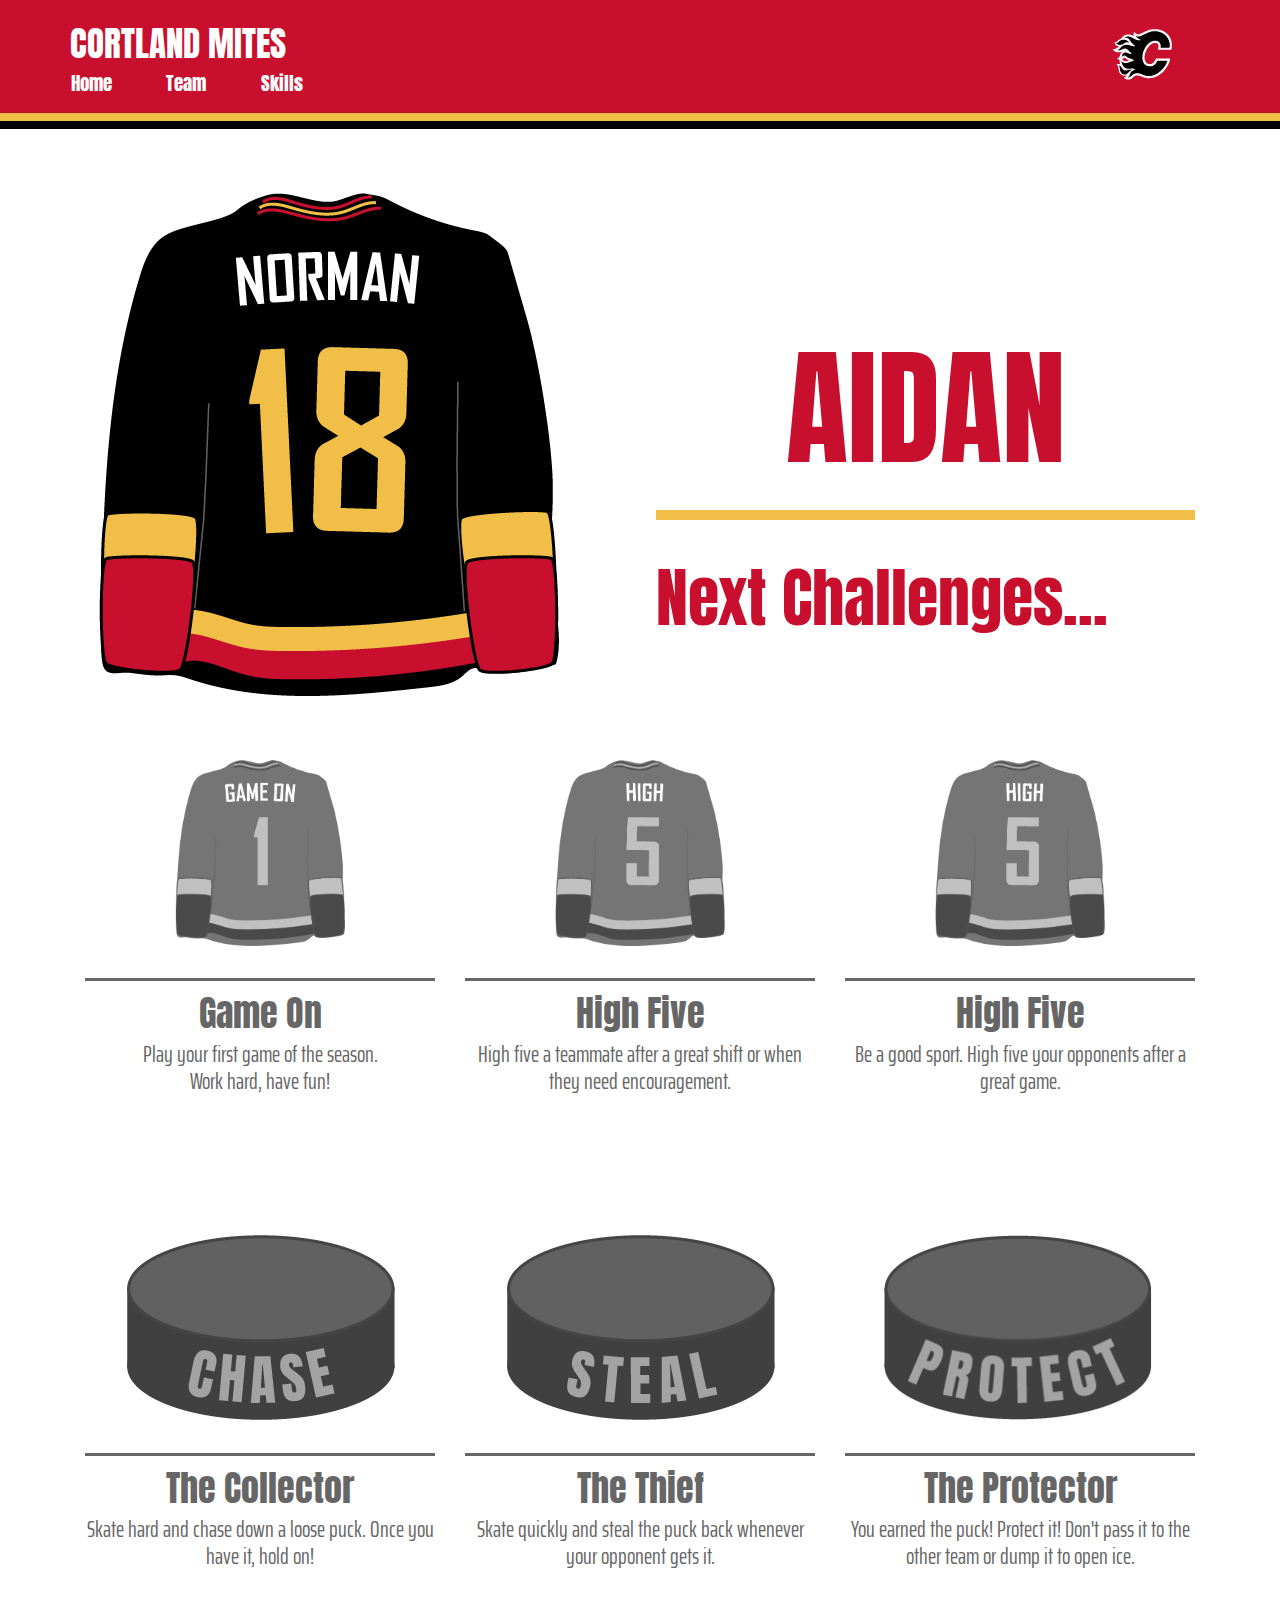
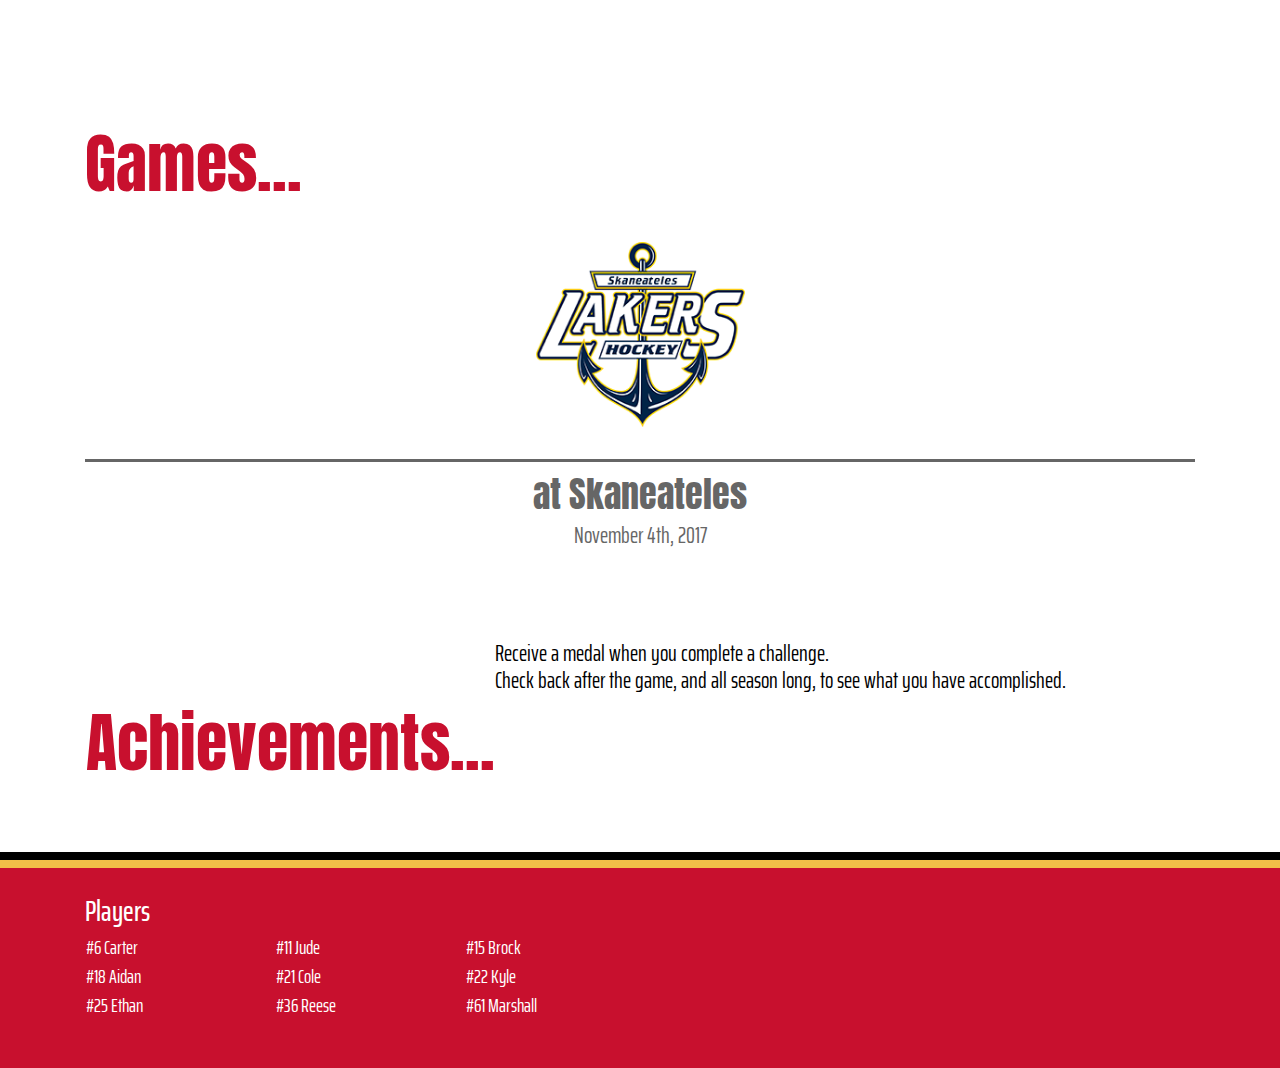
==== aidan.html @ 7312209a "add games to player pages" ====
<!DOCTYPE html>
<html>

<head>
    <meta charset="utf-8">
    <meta http-equiv="X-UA-Compatible" content="IE=edge">
    <meta name="viewport" content="width=device-width, initial-scale=1">

    <title>Cortland Mites</title>

    <meta name="author" content="Patrick Toohey">
    <meta name="designer" content="Patrick Toohey">

    <meta name="description" content="Cortland Mites Blue One activity page.">
    <link href="https://fonts.googleapis.com/css?family=Anton|Saira+Extra+Condensed" rel="stylesheet">
    <meta name="viewport" content="width=device-width, initial-scale=1.0">

    <link type="text/css" rel="stylesheet" href="css/reset.css" />
    <link type="text/css" rel="stylesheet" href="css/bootstrap.css">
    <link type="text/css" rel="stylesheet" href="css/main.css">

    <!--[if lt IE 9]>
        <script src="https://oss.maxcdn.com/html5shiv/3.7.2/html5shiv.min.js"></script>
        <script src="https://oss.maxcdn.com/respond/1.4.2/respond.min.js"></script> 
        <![endif]-->

</head>

<body>
    <div class="container-fluid full-width no-gutters">
        <header class="no-gutters">
            <nav>
                <div class="container">
                    <div class="row no-gutters">
                        <div class="col-6" id="header-text">
                            <div class="row" id="div-title">
                                <h1><a id="a-home" href="index.html">CORTLAND MITES</a></h1>
                            </div>
                            <div class="row menu no-gutters">
                                <div class="col-md-2 col-sm-3 col-xs-4"><a id="link-home" href="index.html">Home</a></div>
                                <div class="col-md-2 col-sm-3 col-xs-4"><a id="link-team" href="team.html">Team</a></div>
                                <div class="col-md-2 col-sm-3 col-xs-4"><a id="link-skills" href="skills.html">Skills</a></div>
                            </div>
                        </div>
                        <div class="col-6">
                            <img id="flames" src="img/c.png" alt="Cortland Flames" />
                        </div>
                    </div>
                </div>
            </nav>
        </header>
        <hr class="yellow" />
        <hr class="black" />
    </div>
    <div class="container">
        <div class="row player-profile">
            <div class="col sweater">
                <img id="norman" class="player img-fluid" src="img/Norman.png" />
            </div>
            <div class="col">
                <h4 class="player">AIDAN</h4>
                <h5 class="next-challenge">Next Challenges...</h5>
            </div>
        </div>
        <div class="row player-profile ">
            <div class="col game-challenge">
                <img class="img-fluid challenge-icon" src="img/todo-gameon.png" />
                <div class="challenge">
                    <h2 class="align-self-center">Game On</h2>
                    <p class="game-description">Play your first game of the season.<br>Work hard, have fun!</p>
                </div>
            </div>
            <div class="col game-challenge">
                <img class="img-fluid challenge-icon" src="img/todo-highfive.png" />
                <div class="challenge game-challenge">
                    <h2 class="align-self-center">High Five</h2>
                    <p class="game-description">High five a teammate after a great shift or when they need encouragement.</p>
                </div>
            </div>
            <div class="col game-challenge">
                <img class="img-fluid challenge-icon" src="img/todo-highfive.png" />
                <div class="challenge game-challenge">
                    <h2 class="align-self-center">High Five</h2>
                    <p class="game-description">Be a good sport. High five your opponents after a great game.</p>
                </div>
            </div>
        </div>
        <div class="row player-profile">
            <div class="col game-challenge">
                <img class="img-fluid challenge-icon" src="img/chase.png" />
                <div class="challenge game-challenge">
                    <h2 class="align-self-center">The Collector</h2>
                    <p class="game-description">Skate hard and chase down a loose puck. Once you have it, hold on!</p>
                </div>
            </div>
            <div class="col game-challenge">
                <img class="img-fluid challenge-icon" src="img/steal.png" />
                <div class="challenge game-challenge">
                    <h2 class="align-self-center">The Thief</h2>
                    <p class="game-description">Skate quickly and steal the puck back whenever your opponent gets it.</p>
                </div>
            </div>
            <div class="col game-challenge">
                <img class="img-fluid challenge-icon" src="img/protect.png" />
                <div class="challenge game-challenge">
                    <h2 class="align-self-center">The Protector</h2>
                    <p class="game-description">You earned the puck! Protect it! Don't pass it to the other team or dump it to open ice.</p>
                </div>
            </div>
        </div>
        <h5>Games...</h5>
        <div class="row games">
            <div class="col game-challenge">
                <img class="img-fluid challenge-icon" src="img/skaneateles.png" />
                <div class="challenge game-challenge">
                    <h2 class="align-self-center">at Skaneateles</h2>
                    <p class="game-description">November 4th, 2017</p>
                </div>
            </div>
        </div>
        <div class="row achievements">
            <h5>Achievements...</h5>
            <p>Receive a medal when you complete a challenge.<br>Check back after the game, and all season long, to see what you have accomplished.</p>
        </div>
    </div>
    <footer class="container-fluid full-width no-gutters">
        <hr class="black" />
        <hr class="yellow" />
        <div class="container">
            <nav>
                <h1>Players</h1>
                <div class="row menu">
                    <div class="col-md-2 col-sm-3 col-xs-4">
                        <a id="link-home" href="carter.html">#6 Carter</a>
                    </div>
                    <div class="col-md-2 col-sm-3 col-xs-4">
                        <a id="link-home" href="jude.html">#11 Jude</a>
                    </div>
                    <div class="col-md-2 col-sm-3 col-xs-4">
                        <a id="link-home" href="brock.html">#15 Brock</a>
                    </div>
                </div>
                <div class="row menu">
                    <div class="col-md-2 col-sm-3 col-xs-4">
                        <a id="link-home" href="aidan.html">#18 Aidan</a>
                    </div>
                    <div class="col-md-2 col-sm-3 col-xs-4">
                        <a id="link-home" href="cole.html">#21 Cole</a>
                    </div>
                    <div class="col-md-2 col-sm-3 col-xs-4">
                        <a id="link-home" href="kyle.html">#22 Kyle</a>
                    </div>
                </div>
                <div class="row menu">
                    <div class="col-md-2 col-sm-3 col-xs-4">
                        <a id="link-home" href="ethan.html">#25 Ethan</a>
                    </div>
                    <div class="col-md-2 col-sm-3 col-xs-4">
                        <a id="link-home" href="reese.html">#36 Reese</a>
                    </div>
                    <div class="col-md-2 col-sm-3 col-xs-4">
                        <a id="link-home" href="marshall.html">#61 Marshall</a>
                    </div>
                </div>
            </nav>
        </div>
    </footer>
    <script src="js/jquery-3.2.1.min.js"></script>
    <script src="js/bootstrap.js"></script>
</body>

</html>
---- css/main.css ----
/* Generated by less 2.5.1 */
/*!
 * Bootstrap v4.0.0-beta.2 (https://getbootstrap.com)
 * Copyright 2011-2017 The Bootstrap Authors
 * Copyright 2011-2017 Twitter, Inc.
 * Licensed under MIT (https://github.com/twbs/bootstrap/blob/master/LICENSE)
 */
:root {
  --blue: #007bff;
  --indigo: #6610f2;
  --purple: #6f42c1;
  --pink: #e83e8c;
  --red: #dc3545;
  --orange: #fd7e14;
  --yellow: #ffc107;
  --green: #28a745;
  --teal: #20c997;
  --cyan: #17a2b8;
  --white: #fff;
  --gray: #868e96;
  --gray-dark: #343a40;
  --primary: #007bff;
  --secondary: #868e96;
  --success: #28a745;
  --info: #17a2b8;
  --warning: #ffc107;
  --danger: #dc3545;
  --light: #f8f9fa;
  --dark: #343a40;
  --breakpoint-xs: 0;
  --breakpoint-sm: 576px;
  --breakpoint-md: 768px;
  --breakpoint-lg: 992px;
  --breakpoint-xl: 1200px;
  --font-family-sans-serif: -apple-system, BlinkMacSystemFont, "Segoe UI", Roboto, "Helvetica Neue", Arial, sans-serif, "Apple Color Emoji", "Segoe UI Emoji", "Segoe UI Symbol";
  --font-family-monospace: "SFMono-Regular", Menlo, Monaco, Consolas, "Liberation Mono", "Courier New", monospace;
}
@media print {
  *,
  *::before,
  *::after {
    text-shadow: none !important;
    box-shadow: none !important;
  }
  a,
  a:visited {
    text-decoration: underline;
  }
  abbr[title]::after {
    content: " (" attr(title) ")";
  }
  pre {
    white-space: pre-wrap !important;
  }
  pre,
  blockquote {
    border: 1px solid #999;
    page-break-inside: avoid;
  }
  thead {
    display: table-header-group;
  }
  tr,
  img {
    page-break-inside: avoid;
  }
  p,
  h2,
  h3 {
    orphans: 3;
    widows: 3;
  }
  h2,
  h3 {
    page-break-after: avoid;
  }
  .navbar {
    display: none;
  }
  .badge {
    border: 1px solid #000;
  }
  .table {
    border-collapse: collapse !important;
  }
  .table td,
  .table th {
    background-color: #fff !important;
  }
  .table-bordered th,
  .table-bordered td {
    border: 1px solid #ddd !important;
  }
}
*,
*::before,
*::after {
  box-sizing: border-box;
}
html {
  font-family: sans-serif;
  line-height: 1.15;
  -webkit-text-size-adjust: 100%;
  -ms-text-size-adjust: 100%;
  -ms-overflow-style: scrollbar;
  -webkit-tap-highlight-color: transparent;
}
@-ms-viewport {
  width: device-width;
}
article,
aside,
dialog,
figcaption,
figure,
footer,
header,
hgroup,
main,
nav,
section {
  display: block;
}
body {
  margin: 0;
  font-family: -apple-system, BlinkMacSystemFont, "Segoe UI", Roboto, "Helvetica Neue", Arial, sans-serif, "Apple Color Emoji", "Segoe UI Emoji", "Segoe UI Symbol";
  font-size: 1rem;
  font-weight: 400;
  line-height: 1.5;
  color: #212529;
  text-align: left;
  background-color: #fff;
}
[tabindex="-1"]:focus {
  outline: none !important;
}
hr {
  box-sizing: content-box;
  height: 0;
  overflow: visible;
}
h1,
h2,
h3,
h4,
h5,
h6 {
  margin-top: 0;
  margin-bottom: 0.5rem;
}
p {
  margin-top: 0;
  margin-bottom: 1rem;
}
abbr[title],
abbr[data-original-title] {
  text-decoration: underline;
  -webkit-text-decoration: underline dotted;
  text-decoration: underline dotted;
  cursor: help;
  border-bottom: 0;
}
address {
  margin-bottom: 1rem;
  font-style: normal;
  line-height: inherit;
}
ol,
ul,
dl {
  margin-top: 0;
  margin-bottom: 1rem;
}
ol ol,
ul ul,
ol ul,
ul ol {
  margin-bottom: 0;
}
dt {
  font-weight: 700;
}
dd {
  margin-bottom: .5rem;
  margin-left: 0;
}
blockquote {
  margin: 0 0 1rem;
}
dfn {
  font-style: italic;
}
b,
strong {
  font-weight: bolder;
}
small {
  font-size: 80%;
}
sub,
sup {
  position: relative;
  font-size: 75%;
  line-height: 0;
  vertical-align: baseline;
}
sub {
  bottom: -0.25em;
}
sup {
  top: -0.5em;
}
a {
  color: #007bff;
  text-decoration: none;
  background-color: transparent;
  -webkit-text-decoration-skip: objects;
}
a:hover {
  color: #0056b3;
  text-decoration: underline;
}
a:not([href]):not([tabindex]) {
  color: inherit;
  text-decoration: none;
}
a:not([href]):not([tabindex]):focus,
a:not([href]):not([tabindex]):hover {
  color: inherit;
  text-decoration: none;
}
a:not([href]):not([tabindex]):focus {
  outline: 0;
}
pre,
code,
kbd,
samp {
  font-family: monospace, monospace;
  font-size: 1em;
}
pre {
  margin-top: 0;
  margin-bottom: 1rem;
  overflow: auto;
  -ms-overflow-style: scrollbar;
}
figure {
  margin: 0 0 1rem;
}
img {
  vertical-align: middle;
  border-style: none;
}
svg:not(:root) {
  overflow: hidden;
}
a,
area,
button,
[role="button"],
input:not([type="range"]),
label,
select,
summary,
textarea {
  -ms-touch-action: manipulation;
  touch-action: manipulation;
}
table {
  border-collapse: collapse;
}
caption {
  padding-top: 0.75rem;
  padding-bottom: 0.75rem;
  color: #868e96;
  text-align: left;
  caption-side: bottom;
}
th {
  text-align: inherit;
}
label {
  display: inline-block;
  margin-bottom: .5rem;
}
button {
  border-radius: 0;
}
button:focus {
  outline: 1px dotted;
  outline: 5px auto -webkit-focus-ring-color;
}
input,
button,
select,
optgroup,
textarea {
  margin: 0;
  font-family: inherit;
  font-size: inherit;
  line-height: inherit;
}
button,
input {
  overflow: visible;
}
button,
select {
  text-transform: none;
}
button,
html [type="button"],
[type="reset"],
[type="submit"] {
  -webkit-appearance: button;
}
button::-moz-focus-inner,
[type="button"]::-moz-focus-inner,
[type="reset"]::-moz-focus-inner,
[type="submit"]::-moz-focus-inner {
  padding: 0;
  border-style: none;
}
input[type="radio"],
input[type="checkbox"] {
  box-sizing: border-box;
  padding: 0;
}
input[type="date"],
input[type="time"],
input[type="datetime-local"],
input[type="month"] {
  -webkit-appearance: listbox;
}
textarea {
  overflow: auto;
  resize: vertical;
}
fieldset {
  min-width: 0;
  padding: 0;
  margin: 0;
  border: 0;
}
legend {
  display: block;
  width: 100%;
  max-width: 100%;
  padding: 0;
  margin-bottom: .5rem;
  font-size: 1.5rem;
  line-height: inherit;
  color: inherit;
  white-space: normal;
}
progress {
  vertical-align: baseline;
}
[type="number"]::-webkit-inner-spin-button,
[type="number"]::-webkit-outer-spin-button {
  height: auto;
}
[type="search"] {
  outline-offset: -2px;
  -webkit-appearance: none;
}
[type="search"]::-webkit-search-cancel-button,
[type="search"]::-webkit-search-decoration {
  -webkit-appearance: none;
}
::-webkit-file-upload-button {
  font: inherit;
  -webkit-appearance: button;
}
output {
  display: inline-block;
}
summary {
  display: list-item;
}
template {
  display: none;
}
[hidden] {
  display: none !important;
}
h1,
h2,
h3,
h4,
h5,
h6,
.h1,
.h2,
.h3,
.h4,
.h5,
.h6 {
  margin-bottom: 0.5rem;
  font-family: inherit;
  font-weight: 500;
  line-height: 1.2;
  color: inherit;
}
h1,
.h1 {
  font-size: 2.5rem;
}
h2,
.h2 {
  font-size: 2rem;
}
h3,
.h3 {
  font-size: 1.75rem;
}
h4,
.h4 {
  font-size: 1.5rem;
}
h5,
.h5 {
  font-size: 1.25rem;
}
h6,
.h6 {
  font-size: 1rem;
}
.lead {
  font-size: 1.25rem;
  font-weight: 300;
}
.display-1 {
  font-size: 6rem;
  font-weight: 300;
  line-height: 1.2;
}
.display-2 {
  font-size: 5.5rem;
  font-weight: 300;
  line-height: 1.2;
}
.display-3 {
  font-size: 4.5rem;
  font-weight: 300;
  line-height: 1.2;
}
.display-4 {
  font-size: 3.5rem;
  font-weight: 300;
  line-height: 1.2;
}
hr {
  margin-top: 1rem;
  margin-bottom: 1rem;
  border: 0;
  border-top: 1px solid rgba(0, 0, 0, 0.1);
}
small,
.small {
  font-size: 80%;
  font-weight: 400;
}
mark,
.mark {
  padding: 0.2em;
  background-color: #fcf8e3;
}
.list-unstyled {
  padding-left: 0;
  list-style: none;
}
.list-inline {
  padding-left: 0;
  list-style: none;
}
.list-inline-item {
  display: inline-block;
}
.list-inline-item:not(:last-child) {
  margin-right: 5px;
}
.initialism {
  font-size: 90%;
  text-transform: uppercase;
}
.blockquote {
  margin-bottom: 1rem;
  font-size: 1.25rem;
}
.blockquote-footer {
  display: block;
  font-size: 80%;
  color: #868e96;
}
.blockquote-footer::before {
  content: "\2014 \00A0";
}
.img-fluid {
  max-width: 100%;
  height: auto;
}
.img-thumbnail {
  padding: 0.25rem;
  background-color: #fff;
  border: 1px solid #ddd;
  border-radius: 0.25rem;
  transition: all 0.2s ease-in-out;
  max-width: 100%;
  height: auto;
}
.figure {
  display: inline-block;
}
.figure-img {
  margin-bottom: 0.5rem;
  line-height: 1;
}
.figure-caption {
  font-size: 90%;
  color: #868e96;
}
code,
kbd,
pre,
samp {
  font-family: "SFMono-Regular", Menlo, Monaco, Consolas, "Liberation Mono", "Courier New", monospace;
}
code {
  padding: 0.2rem 0.4rem;
  font-size: 90%;
  color: #bd4147;
  background-color: #f8f9fa;
  border-radius: 0.25rem;
}
a > code {
  padding: 0;
  color: inherit;
  background-color: inherit;
}
kbd {
  padding: 0.2rem 0.4rem;
  font-size: 90%;
  color: #fff;
  background-color: #212529;
  border-radius: 0.2rem;
}
kbd kbd {
  padding: 0;
  font-size: 100%;
  font-weight: 700;
}
pre {
  display: block;
  margin-top: 0;
  margin-bottom: 1rem;
  font-size: 90%;
  color: #212529;
}
pre code {
  padding: 0;
  font-size: inherit;
  color: inherit;
  background-color: transparent;
  border-radius: 0;
}
.pre-scrollable {
  max-height: 340px;
  overflow-y: scroll;
}
.container {
  width: 100%;
  padding-right: 15px;
  padding-left: 15px;
  margin-right: auto;
  margin-left: auto;
}
@media (min-width: 576px) {
  .container {
    max-width: 540px;
  }
}
@media (min-width: 768px) {
  .container {
    max-width: 720px;
  }
}
@media (min-width: 992px) {
  .container {
    max-width: 960px;
  }
}
@media (min-width: 1200px) {
  .container {
    max-width: 1140px;
  }
}
.container-fluid {
  width: 100%;
  padding-right: 15px;
  padding-left: 15px;
  margin-right: auto;
  margin-left: auto;
}
.row {
  display: -ms-flexbox;
  display: flex;
  -ms-flex-wrap: wrap;
  flex-wrap: wrap;
  margin-right: -15px;
  margin-left: -15px;
}
.no-gutters {
  margin-right: 0;
  margin-left: 0;
}
.no-gutters > .col,
.no-gutters > [class*="col-"] {
  padding-right: 0;
  padding-left: 0;
}
.col-1,
.col-2,
.col-3,
.col-4,
.col-5,
.col-6,
.col-7,
.col-8,
.col-9,
.col-10,
.col-11,
.col-12,
.col,
.col-auto,
.col-sm-1,
.col-sm-2,
.col-sm-3,
.col-sm-4,
.col-sm-5,
.col-sm-6,
.col-sm-7,
.col-sm-8,
.col-sm-9,
.col-sm-10,
.col-sm-11,
.col-sm-12,
.col-sm,
.col-sm-auto,
.col-md-1,
.col-md-2,
.col-md-3,
.col-md-4,
.col-md-5,
.col-md-6,
.col-md-7,
.col-md-8,
.col-md-9,
.col-md-10,
.col-md-11,
.col-md-12,
.col-md,
.col-md-auto,
.col-lg-1,
.col-lg-2,
.col-lg-3,
.col-lg-4,
.col-lg-5,
.col-lg-6,
.col-lg-7,
.col-lg-8,
.col-lg-9,
.col-lg-10,
.col-lg-11,
.col-lg-12,
.col-lg,
.col-lg-auto,
.col-xl-1,
.col-xl-2,
.col-xl-3,
.col-xl-4,
.col-xl-5,
.col-xl-6,
.col-xl-7,
.col-xl-8,
.col-xl-9,
.col-xl-10,
.col-xl-11,
.col-xl-12,
.col-xl,
.col-xl-auto {
  position: relative;
  width: 100%;
  min-height: 1px;
  padding-right: 15px;
  padding-left: 15px;
}
.col {
  -ms-flex-preferred-size: 0;
  flex-basis: 0;
  -ms-flex-positive: 1;
  flex-grow: 1;
  max-width: 100%;
}
.col-auto {
  -ms-flex: 0 0 auto;
  flex: 0 0 auto;
  width: auto;
  max-width: none;
}
.col-1 {
  -ms-flex: 0 0 8.333333%;
  flex: 0 0 8.333333%;
  max-width: 8.333333%;
}
.col-2 {
  -ms-flex: 0 0 16.666667%;
  flex: 0 0 16.666667%;
  max-width: 16.666667%;
}
.col-3 {
  -ms-flex: 0 0 25%;
  flex: 0 0 25%;
  max-width: 25%;
}
.col-4 {
  -ms-flex: 0 0 33.333333%;
  flex: 0 0 33.333333%;
  max-width: 33.333333%;
}
.col-5 {
  -ms-flex: 0 0 41.666667%;
  flex: 0 0 41.666667%;
  max-width: 41.666667%;
}
.col-6 {
  -ms-flex: 0 0 50%;
  flex: 0 0 50%;
  max-width: 50%;
}
.col-7 {
  -ms-flex: 0 0 58.333333%;
  flex: 0 0 58.333333%;
  max-width: 58.333333%;
}
.col-8 {
  -ms-flex: 0 0 66.666667%;
  flex: 0 0 66.666667%;
  max-width: 66.666667%;
}
.col-9 {
  -ms-flex: 0 0 75%;
  flex: 0 0 75%;
  max-width: 75%;
}
.col-10 {
  -ms-flex: 0 0 83.333333%;
  flex: 0 0 83.333333%;
  max-width: 83.333333%;
}
.col-11 {
  -ms-flex: 0 0 91.666667%;
  flex: 0 0 91.666667%;
  max-width: 91.666667%;
}
.col-12 {
  -ms-flex: 0 0 100%;
  flex: 0 0 100%;
  max-width: 100%;
}
.order-first {
  -ms-flex-order: -1;
  order: -1;
}
.order-1 {
  -ms-flex-order: 1;
  order: 1;
}
.order-2 {
  -ms-flex-order: 2;
  order: 2;
}
.order-3 {
  -ms-flex-order: 3;
  order: 3;
}
.order-4 {
  -ms-flex-order: 4;
  order: 4;
}
.order-5 {
  -ms-flex-order: 5;
  order: 5;
}
.order-6 {
  -ms-flex-order: 6;
  order: 6;
}
.order-7 {
  -ms-flex-order: 7;
  order: 7;
}
.order-8 {
  -ms-flex-order: 8;
  order: 8;
}
.order-9 {
  -ms-flex-order: 9;
  order: 9;
}
.order-10 {
  -ms-flex-order: 10;
  order: 10;
}
.order-11 {
  -ms-flex-order: 11;
  order: 11;
}
.order-12 {
  -ms-flex-order: 12;
  order: 12;
}
.offset-1 {
  margin-left: 8.333333%;
}
.offset-2 {
  margin-left: 16.666667%;
}
.offset-3 {
  margin-left: 25%;
}
.offset-4 {
  margin-left: 33.333333%;
}
.offset-5 {
  margin-left: 41.666667%;
}
.offset-6 {
  margin-left: 50%;
}
.offset-7 {
  margin-left: 58.333333%;
}
.offset-8 {
  margin-left: 66.666667%;
}
.offset-9 {
  margin-left: 75%;
}
.offset-10 {
  margin-left: 83.333333%;
}
.offset-11 {
  margin-left: 91.666667%;
}
@media (min-width: 576px) {
  .col-sm {
    -ms-flex-preferred-size: 0;
    flex-basis: 0;
    -ms-flex-positive: 1;
    flex-grow: 1;
    max-width: 100%;
  }
  .col-sm-auto {
    -ms-flex: 0 0 auto;
    flex: 0 0 auto;
    width: auto;
    max-width: none;
  }
  .col-sm-1 {
    -ms-flex: 0 0 8.333333%;
    flex: 0 0 8.333333%;
    max-width: 8.333333%;
  }
  .col-sm-2 {
    -ms-flex: 0 0 16.666667%;
    flex: 0 0 16.666667%;
    max-width: 16.666667%;
  }
  .col-sm-3 {
    -ms-flex: 0 0 25%;
    flex: 0 0 25%;
    max-width: 25%;
  }
  .col-sm-4 {
    -ms-flex: 0 0 33.333333%;
    flex: 0 0 33.333333%;
    max-width: 33.333333%;
  }
  .col-sm-5 {
    -ms-flex: 0 0 41.666667%;
    flex: 0 0 41.666667%;
    max-width: 41.666667%;
  }
  .col-sm-6 {
    -ms-flex: 0 0 50%;
    flex: 0 0 50%;
    max-width: 50%;
  }
  .col-sm-7 {
    -ms-flex: 0 0 58.333333%;
    flex: 0 0 58.333333%;
    max-width: 58.333333%;
  }
  .col-sm-8 {
    -ms-flex: 0 0 66.666667%;
    flex: 0 0 66.666667%;
    max-width: 66.666667%;
  }
  .col-sm-9 {
    -ms-flex: 0 0 75%;
    flex: 0 0 75%;
    max-width: 75%;
  }
  .col-sm-10 {
    -ms-flex: 0 0 83.333333%;
    flex: 0 0 83.333333%;
    max-width: 83.333333%;
  }
  .col-sm-11 {
    -ms-flex: 0 0 91.666667%;
    flex: 0 0 91.666667%;
    max-width: 91.666667%;
  }
  .col-sm-12 {
    -ms-flex: 0 0 100%;
    flex: 0 0 100%;
    max-width: 100%;
  }
  .order-sm-first {
    -ms-flex-order: -1;
    order: -1;
  }
  .order-sm-1 {
    -ms-flex-order: 1;
    order: 1;
  }
  .order-sm-2 {
    -ms-flex-order: 2;
    order: 2;
  }
  .order-sm-3 {
    -ms-flex-order: 3;
    order: 3;
  }
  .order-sm-4 {
    -ms-flex-order: 4;
    order: 4;
  }
  .order-sm-5 {
    -ms-flex-order: 5;
    order: 5;
  }
  .order-sm-6 {
    -ms-flex-order: 6;
    order: 6;
  }
  .order-sm-7 {
    -ms-flex-order: 7;
    order: 7;
  }
  .order-sm-8 {
    -ms-flex-order: 8;
    order: 8;
  }
  .order-sm-9 {
    -ms-flex-order: 9;
    order: 9;
  }
  .order-sm-10 {
    -ms-flex-order: 10;
    order: 10;
  }
  .order-sm-11 {
    -ms-flex-order: 11;
    order: 11;
  }
  .order-sm-12 {
    -ms-flex-order: 12;
    order: 12;
  }
  .offset-sm-0 {
    margin-left: 0;
  }
  .offset-sm-1 {
    margin-left: 8.333333%;
  }
  .offset-sm-2 {
    margin-left: 16.666667%;
  }
  .offset-sm-3 {
    margin-left: 25%;
  }
  .offset-sm-4 {
    margin-left: 33.333333%;
  }
  .offset-sm-5 {
    margin-left: 41.666667%;
  }
  .offset-sm-6 {
    margin-left: 50%;
  }
  .offset-sm-7 {
    margin-left: 58.333333%;
  }
  .offset-sm-8 {
    margin-left: 66.666667%;
  }
  .offset-sm-9 {
    margin-left: 75%;
  }
  .offset-sm-10 {
    margin-left: 83.333333%;
  }
  .offset-sm-11 {
    margin-left: 91.666667%;
  }
}
@media (min-width: 768px) {
  .col-md {
    -ms-flex-preferred-size: 0;
    flex-basis: 0;
    -ms-flex-positive: 1;
    flex-grow: 1;
    max-width: 100%;
  }
  .col-md-auto {
    -ms-flex: 0 0 auto;
    flex: 0 0 auto;
    width: auto;
    max-width: none;
  }
  .col-md-1 {
    -ms-flex: 0 0 8.333333%;
    flex: 0 0 8.333333%;
    max-width: 8.333333%;
  }
  .col-md-2 {
    -ms-flex: 0 0 16.666667%;
    flex: 0 0 16.666667%;
    max-width: 16.666667%;
  }
  .col-md-3 {
    -ms-flex: 0 0 25%;
    flex: 0 0 25%;
    max-width: 25%;
  }
  .col-md-4 {
    -ms-flex: 0 0 33.333333%;
    flex: 0 0 33.333333%;
    max-width: 33.333333%;
  }
  .col-md-5 {
    -ms-flex: 0 0 41.666667%;
    flex: 0 0 41.666667%;
    max-width: 41.666667%;
  }
  .col-md-6 {
    -ms-flex: 0 0 50%;
    flex: 0 0 50%;
    max-width: 50%;
  }
  .col-md-7 {
    -ms-flex: 0 0 58.333333%;
    flex: 0 0 58.333333%;
    max-width: 58.333333%;
  }
  .col-md-8 {
    -ms-flex: 0 0 66.666667%;
    flex: 0 0 66.666667%;
    max-width: 66.666667%;
  }
  .col-md-9 {
    -ms-flex: 0 0 75%;
    flex: 0 0 75%;
    max-width: 75%;
  }
  .col-md-10 {
    -ms-flex: 0 0 83.333333%;
    flex: 0 0 83.333333%;
    max-width: 83.333333%;
  }
  .col-md-11 {
    -ms-flex: 0 0 91.666667%;
    flex: 0 0 91.666667%;
    max-width: 91.666667%;
  }
  .col-md-12 {
    -ms-flex: 0 0 100%;
    flex: 0 0 100%;
    max-width: 100%;
  }
  .order-md-first {
    -ms-flex-order: -1;
    order: -1;
  }
  .order-md-1 {
    -ms-flex-order: 1;
    order: 1;
  }
  .order-md-2 {
    -ms-flex-order: 2;
    order: 2;
  }
  .order-md-3 {
    -ms-flex-order: 3;
    order: 3;
  }
  .order-md-4 {
    -ms-flex-order: 4;
    order: 4;
  }
  .order-md-5 {
    -ms-flex-order: 5;
    order: 5;
  }
  .order-md-6 {
    -ms-flex-order: 6;
    order: 6;
  }
  .order-md-7 {
    -ms-flex-order: 7;
    order: 7;
  }
  .order-md-8 {
    -ms-flex-order: 8;
    order: 8;
  }
  .order-md-9 {
    -ms-flex-order: 9;
    order: 9;
  }
  .order-md-10 {
    -ms-flex-order: 10;
    order: 10;
  }
  .order-md-11 {
    -ms-flex-order: 11;
    order: 11;
  }
  .order-md-12 {
    -ms-flex-order: 12;
    order: 12;
  }
  .offset-md-0 {
    margin-left: 0;
  }
  .offset-md-1 {
    margin-left: 8.333333%;
  }
  .offset-md-2 {
    margin-left: 16.666667%;
  }
  .offset-md-3 {
    margin-left: 25%;
  }
  .offset-md-4 {
    margin-left: 33.333333%;
  }
  .offset-md-5 {
    margin-left: 41.666667%;
  }
  .offset-md-6 {
    margin-left: 50%;
  }
  .offset-md-7 {
    margin-left: 58.333333%;
  }
  .offset-md-8 {
    margin-left: 66.666667%;
  }
  .offset-md-9 {
    margin-left: 75%;
  }
  .offset-md-10 {
    margin-left: 83.333333%;
  }
  .offset-md-11 {
    margin-left: 91.666667%;
  }
}
@media (min-width: 992px) {
  .col-lg {
    -ms-flex-preferred-size: 0;
    flex-basis: 0;
    -ms-flex-positive: 1;
    flex-grow: 1;
    max-width: 100%;
  }
  .col-lg-auto {
    -ms-flex: 0 0 auto;
    flex: 0 0 auto;
    width: auto;
    max-width: none;
  }
  .col-lg-1 {
    -ms-flex: 0 0 8.333333%;
    flex: 0 0 8.333333%;
    max-width: 8.333333%;
  }
  .col-lg-2 {
    -ms-flex: 0 0 16.666667%;
    flex: 0 0 16.666667%;
    max-width: 16.666667%;
  }
  .col-lg-3 {
    -ms-flex: 0 0 25%;
    flex: 0 0 25%;
    max-width: 25%;
  }
  .col-lg-4 {
    -ms-flex: 0 0 33.333333%;
    flex: 0 0 33.333333%;
    max-width: 33.333333%;
  }
  .col-lg-5 {
    -ms-flex: 0 0 41.666667%;
    flex: 0 0 41.666667%;
    max-width: 41.666667%;
  }
  .col-lg-6 {
    -ms-flex: 0 0 50%;
    flex: 0 0 50%;
    max-width: 50%;
  }
  .col-lg-7 {
    -ms-flex: 0 0 58.333333%;
    flex: 0 0 58.333333%;
    max-width: 58.333333%;
  }
  .col-lg-8 {
    -ms-flex: 0 0 66.666667%;
    flex: 0 0 66.666667%;
    max-width: 66.666667%;
  }
  .col-lg-9 {
    -ms-flex: 0 0 75%;
    flex: 0 0 75%;
    max-width: 75%;
  }
  .col-lg-10 {
    -ms-flex: 0 0 83.333333%;
    flex: 0 0 83.333333%;
    max-width: 83.333333%;
  }
  .col-lg-11 {
    -ms-flex: 0 0 91.666667%;
    flex: 0 0 91.666667%;
    max-width: 91.666667%;
  }
  .col-lg-12 {
    -ms-flex: 0 0 100%;
    flex: 0 0 100%;
    max-width: 100%;
  }
  .order-lg-first {
    -ms-flex-order: -1;
    order: -1;
  }
  .order-lg-1 {
    -ms-flex-order: 1;
    order: 1;
  }
  .order-lg-2 {
    -ms-flex-order: 2;
    order: 2;
  }
  .order-lg-3 {
    -ms-flex-order: 3;
    order: 3;
  }
  .order-lg-4 {
    -ms-flex-order: 4;
    order: 4;
  }
  .order-lg-5 {
    -ms-flex-order: 5;
    order: 5;
  }
  .order-lg-6 {
    -ms-flex-order: 6;
    order: 6;
  }
  .order-lg-7 {
    -ms-flex-order: 7;
    order: 7;
  }
  .order-lg-8 {
    -ms-flex-order: 8;
    order: 8;
  }
  .order-lg-9 {
    -ms-flex-order: 9;
    order: 9;
  }
  .order-lg-10 {
    -ms-flex-order: 10;
    order: 10;
  }
  .order-lg-11 {
    -ms-flex-order: 11;
    order: 11;
  }
  .order-lg-12 {
    -ms-flex-order: 12;
    order: 12;
  }
  .offset-lg-0 {
    margin-left: 0;
  }
  .offset-lg-1 {
    margin-left: 8.333333%;
  }
  .offset-lg-2 {
    margin-left: 16.666667%;
  }
  .offset-lg-3 {
    margin-left: 25%;
  }
  .offset-lg-4 {
    margin-left: 33.333333%;
  }
  .offset-lg-5 {
    margin-left: 41.666667%;
  }
  .offset-lg-6 {
    margin-left: 50%;
  }
  .offset-lg-7 {
    margin-left: 58.333333%;
  }
  .offset-lg-8 {
    margin-left: 66.666667%;
  }
  .offset-lg-9 {
    margin-left: 75%;
  }
  .offset-lg-10 {
    margin-left: 83.333333%;
  }
  .offset-lg-11 {
    margin-left: 91.666667%;
  }
}
@media (min-width: 1200px) {
  .col-xl {
    -ms-flex-preferred-size: 0;
    flex-basis: 0;
    -ms-flex-positive: 1;
    flex-grow: 1;
    max-width: 100%;
  }
  .col-xl-auto {
    -ms-flex: 0 0 auto;
    flex: 0 0 auto;
    width: auto;
    max-width: none;
  }
  .col-xl-1 {
    -ms-flex: 0 0 8.333333%;
    flex: 0 0 8.333333%;
    max-width: 8.333333%;
  }
  .col-xl-2 {
    -ms-flex: 0 0 16.666667%;
    flex: 0 0 16.666667%;
    max-width: 16.666667%;
  }
  .col-xl-3 {
    -ms-flex: 0 0 25%;
    flex: 0 0 25%;
    max-width: 25%;
  }
  .col-xl-4 {
    -ms-flex: 0 0 33.333333%;
    flex: 0 0 33.333333%;
    max-width: 33.333333%;
  }
  .col-xl-5 {
    -ms-flex: 0 0 41.666667%;
    flex: 0 0 41.666667%;
    max-width: 41.666667%;
  }
  .col-xl-6 {
    -ms-flex: 0 0 50%;
    flex: 0 0 50%;
    max-width: 50%;
  }
  .col-xl-7 {
    -ms-flex: 0 0 58.333333%;
    flex: 0 0 58.333333%;
    max-width: 58.333333%;
  }
  .col-xl-8 {
    -ms-flex: 0 0 66.666667%;
    flex: 0 0 66.666667%;
    max-width: 66.666667%;
  }
  .col-xl-9 {
    -ms-flex: 0 0 75%;
    flex: 0 0 75%;
    max-width: 75%;
  }
  .col-xl-10 {
    -ms-flex: 0 0 83.333333%;
    flex: 0 0 83.333333%;
    max-width: 83.333333%;
  }
  .col-xl-11 {
    -ms-flex: 0 0 91.666667%;
    flex: 0 0 91.666667%;
    max-width: 91.666667%;
  }
  .col-xl-12 {
    -ms-flex: 0 0 100%;
    flex: 0 0 100%;
    max-width: 100%;
  }
  .order-xl-first {
    -ms-flex-order: -1;
    order: -1;
  }
  .order-xl-1 {
    -ms-flex-order: 1;
    order: 1;
  }
  .order-xl-2 {
    -ms-flex-order: 2;
    order: 2;
  }
  .order-xl-3 {
    -ms-flex-order: 3;
    order: 3;
  }
  .order-xl-4 {
    -ms-flex-order: 4;
    order: 4;
  }
  .order-xl-5 {
    -ms-flex-order: 5;
    order: 5;
  }
  .order-xl-6 {
    -ms-flex-order: 6;
    order: 6;
  }
  .order-xl-7 {
    -ms-flex-order: 7;
    order: 7;
  }
  .order-xl-8 {
    -ms-flex-order: 8;
    order: 8;
  }
  .order-xl-9 {
    -ms-flex-order: 9;
    order: 9;
  }
  .order-xl-10 {
    -ms-flex-order: 10;
    order: 10;
  }
  .order-xl-11 {
    -ms-flex-order: 11;
    order: 11;
  }
  .order-xl-12 {
    -ms-flex-order: 12;
    order: 12;
  }
  .offset-xl-0 {
    margin-left: 0;
  }
  .offset-xl-1 {
    margin-left: 8.333333%;
  }
  .offset-xl-2 {
    margin-left: 16.666667%;
  }
  .offset-xl-3 {
    margin-left: 25%;
  }
  .offset-xl-4 {
    margin-left: 33.333333%;
  }
  .offset-xl-5 {
    margin-left: 41.666667%;
  }
  .offset-xl-6 {
    margin-left: 50%;
  }
  .offset-xl-7 {
    margin-left: 58.333333%;
  }
  .offset-xl-8 {
    margin-left: 66.666667%;
  }
  .offset-xl-9 {
    margin-left: 75%;
  }
  .offset-xl-10 {
    margin-left: 83.333333%;
  }
  .offset-xl-11 {
    margin-left: 91.666667%;
  }
}
.table {
  width: 100%;
  max-width: 100%;
  margin-bottom: 1rem;
  background-color: transparent;
}
.table th,
.table td {
  padding: 0.75rem;
  vertical-align: top;
  border-top: 1px solid #e9ecef;
}
.table thead th {
  vertical-align: bottom;
  border-bottom: 2px solid #e9ecef;
}
.table tbody + tbody {
  border-top: 2px solid #e9ecef;
}
.table .table {
  background-color: #fff;
}
.table-sm th,
.table-sm td {
  padding: 0.3rem;
}
.table-bordered {
  border: 1px solid #e9ecef;
}
.table-bordered th,
.table-bordered td {
  border: 1px solid #e9ecef;
}
.table-bordered thead th,
.table-bordered thead td {
  border-bottom-width: 2px;
}
.table-striped tbody tr:nth-of-type(odd) {
  background-color: rgba(0, 0, 0, 0.05);
}
.table-hover tbody tr:hover {
  background-color: rgba(0, 0, 0, 0.075);
}
.table-primary,
.table-primary > th,
.table-primary > td {
  background-color: #b8daff;
}
.table-hover .table-primary:hover {
  background-color: #9fcdff;
}
.table-hover .table-primary:hover > td,
.table-hover .table-primary:hover > th {
  background-color: #9fcdff;
}
.table-secondary,
.table-secondary > th,
.table-secondary > td {
  background-color: #dddfe2;
}
.table-hover .table-secondary:hover {
  background-color: #cfd2d6;
}
.table-hover .table-secondary:hover > td,
.table-hover .table-secondary:hover > th {
  background-color: #cfd2d6;
}
.table-success,
.table-success > th,
.table-success > td {
  background-color: #c3e6cb;
}
.table-hover .table-success:hover {
  background-color: #b1dfbb;
}
.table-hover .table-success:hover > td,
.table-hover .table-success:hover > th {
  background-color: #b1dfbb;
}
.table-info,
.table-info > th,
.table-info > td {
  background-color: #bee5eb;
}
.table-hover .table-info:hover {
  background-color: #abdde5;
}
.table-hover .table-info:hover > td,
.table-hover .table-info:hover > th {
  background-color: #abdde5;
}
.table-warning,
.table-warning > th,
.table-warning > td {
  background-color: #ffeeba;
}
.table-hover .table-warning:hover {
  background-color: #ffe8a1;
}
.table-hover .table-warning:hover > td,
.table-hover .table-warning:hover > th {
  background-color: #ffe8a1;
}
.table-danger,
.table-danger > th,
.table-danger > td {
  background-color: #f5c6cb;
}
.table-hover .table-danger:hover {
  background-color: #f1b0b7;
}
.table-hover .table-danger:hover > td,
.table-hover .table-danger:hover > th {
  background-color: #f1b0b7;
}
.table-light,
.table-light > th,
.table-light > td {
  background-color: #fdfdfe;
}
.table-hover .table-light:hover {
  background-color: #ececf6;
}
.table-hover .table-light:hover > td,
.table-hover .table-light:hover > th {
  background-color: #ececf6;
}
.table-dark,
.table-dark > th,
.table-dark > td {
  background-color: #c6c8ca;
}
.table-hover .table-dark:hover {
  background-color: #b9bbbe;
}
.table-hover .table-dark:hover > td,
.table-hover .table-dark:hover > th {
  background-color: #b9bbbe;
}
.table-active,
.table-active > th,
.table-active > td {
  background-color: rgba(0, 0, 0, 0.075);
}
.table-hover .table-active:hover {
  background-color: rgba(0, 0, 0, 0.075);
}
.table-hover .table-active:hover > td,
.table-hover .table-active:hover > th {
  background-color: rgba(0, 0, 0, 0.075);
}
.table .thead-dark th {
  color: #fff;
  background-color: #212529;
  border-color: #32383e;
}
.table .thead-light th {
  color: #495057;
  background-color: #e9ecef;
  border-color: #e9ecef;
}
.table-dark {
  color: #fff;
  background-color: #212529;
}
.table-dark th,
.table-dark td,
.table-dark thead th {
  border-color: #32383e;
}
.table-dark.table-bordered {
  border: 0;
}
.table-dark.table-striped tbody tr:nth-of-type(odd) {
  background-color: rgba(255, 255, 255, 0.05);
}
.table-dark.table-hover tbody tr:hover {
  background-color: rgba(255, 255, 255, 0.075);
}
@media (max-width: 575px) {
  .table-responsive-sm {
    display: block;
    width: 100%;
    overflow-x: auto;
    -webkit-overflow-scrolling: touch;
    -ms-overflow-style: -ms-autohiding-scrollbar;
  }
  .table-responsive-sm.table-bordered {
    border: 0;
  }
}
@media (max-width: 767px) {
  .table-responsive-md {
    display: block;
    width: 100%;
    overflow-x: auto;
    -webkit-overflow-scrolling: touch;
    -ms-overflow-style: -ms-autohiding-scrollbar;
  }
  .table-responsive-md.table-bordered {
    border: 0;
  }
}
@media (max-width: 991px) {
  .table-responsive-lg {
    display: block;
    width: 100%;
    overflow-x: auto;
    -webkit-overflow-scrolling: touch;
    -ms-overflow-style: -ms-autohiding-scrollbar;
  }
  .table-responsive-lg.table-bordered {
    border: 0;
  }
}
@media (max-width: 1199px) {
  .table-responsive-xl {
    display: block;
    width: 100%;
    overflow-x: auto;
    -webkit-overflow-scrolling: touch;
    -ms-overflow-style: -ms-autohiding-scrollbar;
  }
  .table-responsive-xl.table-bordered {
    border: 0;
  }
}
.table-responsive {
  display: block;
  width: 100%;
  overflow-x: auto;
  -webkit-overflow-scrolling: touch;
  -ms-overflow-style: -ms-autohiding-scrollbar;
}
.table-responsive.table-bordered {
  border: 0;
}
.form-control {
  display: block;
  width: 100%;
  padding: 0.375rem 0.75rem;
  font-size: 1rem;
  line-height: 1.5;
  color: #495057;
  background-color: #fff;
  background-image: none;
  background-clip: padding-box;
  border: 1px solid #ced4da;
  border-radius: 0.25rem;
  transition: border-color ease-in-out 0.15s, box-shadow ease-in-out 0.15s;
}
.form-control::-ms-expand {
  background-color: transparent;
  border: 0;
}
.form-control:focus {
  color: #495057;
  background-color: #fff;
  border-color: #80bdff;
  outline: none;
  box-shadow: 0 0 0 0.2rem rgba(0, 123, 255, 0.25);
}
.form-control::-webkit-input-placeholder {
  color: #868e96;
  opacity: 1;
}
.form-control:-ms-input-placeholder {
  color: #868e96;
  opacity: 1;
}
.form-control::-ms-input-placeholder {
  color: #868e96;
  opacity: 1;
}
.form-control::placeholder {
  color: #868e96;
  opacity: 1;
}
.form-control:disabled,
.form-control[readonly] {
  background-color: #e9ecef;
  opacity: 1;
}
select.form-control:not([size]):not([multiple]) {
  height: calc(4.25rem);
}
select.form-control:focus::-ms-value {
  color: #495057;
  background-color: #fff;
}
.form-control-file,
.form-control-range {
  display: block;
}
.col-form-label {
  padding-top: calc(1.375rem);
  padding-bottom: calc(1.375rem);
  margin-bottom: 0;
  line-height: 1.5;
}
.col-form-label-lg {
  padding-top: calc(1.5rem);
  padding-bottom: calc(1.5rem);
  font-size: 1.25rem;
  line-height: 1.5;
}
.col-form-label-sm {
  padding-top: calc(1.25rem);
  padding-bottom: calc(1.25rem);
  font-size: 0.875rem;
  line-height: 1.5;
}
.col-form-legend {
  padding-top: 0.375rem;
  padding-bottom: 0.375rem;
  margin-bottom: 0;
  font-size: 1rem;
}
.form-control-plaintext {
  padding-top: 0.375rem;
  padding-bottom: 0.375rem;
  margin-bottom: 0;
  line-height: 1.5;
  background-color: transparent;
  border: solid transparent;
  border-width: 1px 0;
}
.form-control-plaintext.form-control-sm,
.input-group-sm > .form-control-plaintext.form-control,
.input-group-sm > .form-control-plaintext.input-group-addon,
.input-group-sm > .input-group-btn > .form-control-plaintext.btn,
.form-control-plaintext.form-control-lg,
.input-group-lg > .form-control-plaintext.form-control,
.input-group-lg > .form-control-plaintext.input-group-addon,
.input-group-lg > .input-group-btn > .form-control-plaintext.btn {
  padding-right: 0;
  padding-left: 0;
}
.form-control-sm,
.input-group-sm > .form-control,
.input-group-sm > .input-group-addon,
.input-group-sm > .input-group-btn > .btn {
  padding: 0.25rem 0.5rem;
  font-size: 0.875rem;
  line-height: 1.5;
  border-radius: 0.2rem;
}
select.form-control-sm:not([size]):not([multiple]),
.input-group-sm > select.form-control:not([size]):not([multiple]),
.input-group-sm > select.input-group-addon:not([size]):not([multiple]),
.input-group-sm > .input-group-btn > select.btn:not([size]):not([multiple]) {
  height: calc(3.8125rem);
}
.form-control-lg,
.input-group-lg > .form-control,
.input-group-lg > .input-group-addon,
.input-group-lg > .input-group-btn > .btn {
  padding: 0.5rem 1rem;
  font-size: 1.25rem;
  line-height: 1.5;
  border-radius: 0.3rem;
}
select.form-control-lg:not([size]):not([multiple]),
.input-group-lg > select.form-control:not([size]):not([multiple]),
.input-group-lg > select.input-group-addon:not([size]):not([multiple]),
.input-group-lg > .input-group-btn > select.btn:not([size]):not([multiple]) {
  height: calc(4.875rem);
}
.form-group {
  margin-bottom: 1rem;
}
.form-text {
  display: block;
  margin-top: 0.25rem;
}
.form-row {
  display: -ms-flexbox;
  display: flex;
  -ms-flex-wrap: wrap;
  flex-wrap: wrap;
  margin-right: -5px;
  margin-left: -5px;
}
.form-row > .col,
.form-row > [class*="col-"] {
  padding-right: 5px;
  padding-left: 5px;
}
.form-check {
  position: relative;
  display: block;
  margin-bottom: 0.5rem;
}
.form-check.disabled .form-check-label {
  color: #868e96;
}
.form-check-label {
  padding-left: 1.25rem;
  margin-bottom: 0;
}
.form-check-input {
  position: absolute;
  margin-top: 0.25rem;
  margin-left: -1.25rem;
}
.form-check-inline {
  display: inline-block;
  margin-right: 0.75rem;
}
.form-check-inline .form-check-label {
  vertical-align: middle;
}
.valid-feedback {
  display: none;
  margin-top: .25rem;
  font-size: .875rem;
  color: #28a745;
}
.valid-tooltip {
  position: absolute;
  top: 100%;
  z-index: 5;
  display: none;
  width: 250px;
  padding: .5rem;
  margin-top: .1rem;
  font-size: .875rem;
  line-height: 1;
  color: #fff;
  background-color: rgba(40, 167, 69, 0.8);
  border-radius: .2rem;
}
.was-validated .form-control:valid,
.form-control.is-valid,
.was-validated .custom-select:valid,
.custom-select.is-valid {
  border-color: #28a745;
}
.was-validated .form-control:valid:focus,
.form-control.is-valid:focus,
.was-validated .custom-select:valid:focus,
.custom-select.is-valid:focus {
  box-shadow: 0 0 0 0.2rem rgba(40, 167, 69, 0.25);
}
.was-validated .form-control:valid ~ .valid-feedback,
.was-validated .form-control:valid ~ .valid-tooltip,
.form-control.is-valid ~ .valid-feedback,
.form-control.is-valid ~ .valid-tooltip,
.was-validated .custom-select:valid ~ .valid-feedback,
.was-validated .custom-select:valid ~ .valid-tooltip,
.custom-select.is-valid ~ .valid-feedback,
.custom-select.is-valid ~ .valid-tooltip {
  display: block;
}
.was-validated .form-check-input:valid + .form-check-label,
.form-check-input.is-valid + .form-check-label {
  color: #28a745;
}
.was-validated .custom-control-input:valid ~ .custom-control-indicator,
.custom-control-input.is-valid ~ .custom-control-indicator {
  background-color: rgba(40, 167, 69, 0.25);
}
.was-validated .custom-control-input:valid ~ .custom-control-description,
.custom-control-input.is-valid ~ .custom-control-description {
  color: #28a745;
}
.was-validated .custom-file-input:valid ~ .custom-file-control,
.custom-file-input.is-valid ~ .custom-file-control {
  border-color: #28a745;
}
.was-validated .custom-file-input:valid ~ .custom-file-control::before,
.custom-file-input.is-valid ~ .custom-file-control::before {
  border-color: inherit;
}
.was-validated .custom-file-input:valid:focus,
.custom-file-input.is-valid:focus {
  box-shadow: 0 0 0 0.2rem rgba(40, 167, 69, 0.25);
}
.invalid-feedback {
  display: none;
  margin-top: .25rem;
  font-size: .875rem;
  color: #dc3545;
}
.invalid-tooltip {
  position: absolute;
  top: 100%;
  z-index: 5;
  display: none;
  width: 250px;
  padding: .5rem;
  margin-top: .1rem;
  font-size: .875rem;
  line-height: 1;
  color: #fff;
  background-color: rgba(220, 53, 69, 0.8);
  border-radius: .2rem;
}
.was-validated .form-control:invalid,
.form-control.is-invalid,
.was-validated .custom-select:invalid,
.custom-select.is-invalid {
  border-color: #dc3545;
}
.was-validated .form-control:invalid:focus,
.form-control.is-invalid:focus,
.was-validated .custom-select:invalid:focus,
.custom-select.is-invalid:focus {
  box-shadow: 0 0 0 0.2rem rgba(220, 53, 69, 0.25);
}
.was-validated .form-control:invalid ~ .invalid-feedback,
.was-validated .form-control:invalid ~ .invalid-tooltip,
.form-control.is-invalid ~ .invalid-feedback,
.form-control.is-invalid ~ .invalid-tooltip,
.was-validated .custom-select:invalid ~ .invalid-feedback,
.was-validated .custom-select:invalid ~ .invalid-tooltip,
.custom-select.is-invalid ~ .invalid-feedback,
.custom-select.is-invalid ~ .invalid-tooltip {
  display: block;
}
.was-validated .form-check-input:invalid + .form-check-label,
.form-check-input.is-invalid + .form-check-label {
  color: #dc3545;
}
.was-validated .custom-control-input:invalid ~ .custom-control-indicator,
.custom-control-input.is-invalid ~ .custom-control-indicator {
  background-color: rgba(220, 53, 69, 0.25);
}
.was-validated .custom-control-input:invalid ~ .custom-control-description,
.custom-control-input.is-invalid ~ .custom-control-description {
  color: #dc3545;
}
.was-validated .custom-file-input:invalid ~ .custom-file-control,
.custom-file-input.is-invalid ~ .custom-file-control {
  border-color: #dc3545;
}
.was-validated .custom-file-input:invalid ~ .custom-file-control::before,
.custom-file-input.is-invalid ~ .custom-file-control::before {
  border-color: inherit;
}
.was-validated .custom-file-input:invalid:focus,
.custom-file-input.is-invalid:focus {
  box-shadow: 0 0 0 0.2rem rgba(220, 53, 69, 0.25);
}
.form-inline {
  display: -ms-flexbox;
  display: flex;
  -ms-flex-flow: row wrap;
  flex-flow: row wrap;
  -ms-flex-align: center;
  align-items: center;
}
.form-inline .form-check {
  width: 100%;
}
@media (min-width: 576px) {
  .form-inline label {
    display: -ms-flexbox;
    display: flex;
    -ms-flex-align: center;
    align-items: center;
    -ms-flex-pack: center;
    justify-content: center;
    margin-bottom: 0;
  }
  .form-inline .form-group {
    display: -ms-flexbox;
    display: flex;
    -ms-flex: 0 0 auto;
    flex: 0 0 auto;
    -ms-flex-flow: row wrap;
    flex-flow: row wrap;
    -ms-flex-align: center;
    align-items: center;
    margin-bottom: 0;
  }
  .form-inline .form-control {
    display: inline-block;
    width: auto;
    vertical-align: middle;
  }
  .form-inline .form-control-plaintext {
    display: inline-block;
  }
  .form-inline .input-group {
    width: auto;
  }
  .form-inline .form-check {
    display: -ms-flexbox;
    display: flex;
    -ms-flex-align: center;
    align-items: center;
    -ms-flex-pack: center;
    justify-content: center;
    width: auto;
    margin-top: 0;
    margin-bottom: 0;
  }
  .form-inline .form-check-label {
    padding-left: 0;
  }
  .form-inline .form-check-input {
    position: relative;
    margin-top: 0;
    margin-right: 0.25rem;
    margin-left: 0;
  }
  .form-inline .custom-control {
    display: -ms-flexbox;
    display: flex;
    -ms-flex-align: center;
    align-items: center;
    -ms-flex-pack: center;
    justify-content: center;
    padding-left: 0;
  }
  .form-inline .custom-control-indicator {
    position: static;
    display: inline-block;
    margin-right: 0.25rem;
    vertical-align: text-bottom;
  }
  .form-inline .has-feedback .form-control-feedback {
    top: 0;
  }
}
.btn {
  display: inline-block;
  font-weight: 400;
  text-align: center;
  white-space: nowrap;
  vertical-align: middle;
  -webkit-user-select: none;
  -moz-user-select: none;
  -ms-user-select: none;
  user-select: none;
  border: 1px solid transparent;
  padding: 0.375rem 0.75rem;
  font-size: 1rem;
  line-height: 1.5;
  border-radius: 0.25rem;
  transition: background-color 0.15s ease-in-out, border-color 0.15s ease-in-out, box-shadow 0.15s ease-in-out;
}
.btn:focus,
.btn:hover {
  text-decoration: none;
}
.btn:focus,
.btn.focus {
  outline: 0;
  box-shadow: 0 0 0 0.2rem rgba(0, 123, 255, 0.25);
}
.btn.disabled,
.btn:disabled {
  opacity: .65;
}
.btn:not([disabled]):not(.disabled):active,
.btn:not([disabled]):not(.disabled).active {
  background-image: none;
}
a.btn.disabled,
fieldset[disabled] a.btn {
  pointer-events: none;
}
.btn-primary {
  color: #fff;
  background-color: #007bff;
  border-color: #007bff;
}
.btn-primary:hover {
  color: #fff;
  background-color: #0069d9;
  border-color: #0062cc;
}
.btn-primary:focus,
.btn-primary.focus {
  box-shadow: 0 0 0 0.2rem rgba(0, 123, 255, 0.5);
}
.btn-primary.disabled,
.btn-primary:disabled {
  background-color: #007bff;
  border-color: #007bff;
}
.btn-primary:not([disabled]):not(.disabled):active,
.btn-primary:not([disabled]):not(.disabled).active,
.show > .btn-primary.dropdown-toggle {
  color: #fff;
  background-color: #0062cc;
  border-color: #005cbf;
  box-shadow: 0 0 0 0.2rem rgba(0, 123, 255, 0.5);
}
.btn-secondary {
  color: #fff;
  background-color: #868e96;
  border-color: #868e96;
}
.btn-secondary:hover {
  color: #fff;
  background-color: #727b84;
  border-color: #6c757d;
}
.btn-secondary:focus,
.btn-secondary.focus {
  box-shadow: 0 0 0 0.2rem rgba(134, 142, 150, 0.5);
}
.btn-secondary.disabled,
.btn-secondary:disabled {
  background-color: #868e96;
  border-color: #868e96;
}
.btn-secondary:not([disabled]):not(.disabled):active,
.btn-secondary:not([disabled]):not(.disabled).active,
.show > .btn-secondary.dropdown-toggle {
  color: #fff;
  background-color: #6c757d;
  border-color: #666e76;
  box-shadow: 0 0 0 0.2rem rgba(134, 142, 150, 0.5);
}
.btn-success {
  color: #fff;
  background-color: #28a745;
  border-color: #28a745;
}
.btn-success:hover {
  color: #fff;
  background-color: #218838;
  border-color: #1e7e34;
}
.btn-success:focus,
.btn-success.focus {
  box-shadow: 0 0 0 0.2rem rgba(40, 167, 69, 0.5);
}
.btn-success.disabled,
.btn-success:disabled {
  background-color: #28a745;
  border-color: #28a745;
}
.btn-success:not([disabled]):not(.disabled):active,
.btn-success:not([disabled]):not(.disabled).active,
.show > .btn-success.dropdown-toggle {
  color: #fff;
  background-color: #1e7e34;
  border-color: #1c7430;
  box-shadow: 0 0 0 0.2rem rgba(40, 167, 69, 0.5);
}
.btn-info {
  color: #fff;
  background-color: #17a2b8;
  border-color: #17a2b8;
}
.btn-info:hover {
  color: #fff;
  background-color: #138496;
  border-color: #117a8b;
}
.btn-info:focus,
.btn-info.focus {
  box-shadow: 0 0 0 0.2rem rgba(23, 162, 184, 0.5);
}
.btn-info.disabled,
.btn-info:disabled {
  background-color: #17a2b8;
  border-color: #17a2b8;
}
.btn-info:not([disabled]):not(.disabled):active,
.btn-info:not([disabled]):not(.disabled).active,
.show > .btn-info.dropdown-toggle {
  color: #fff;
  background-color: #117a8b;
  border-color: #10707f;
  box-shadow: 0 0 0 0.2rem rgba(23, 162, 184, 0.5);
}
.btn-warning {
  color: #111;
  background-color: #ffc107;
  border-color: #ffc107;
}
.btn-warning:hover {
  color: #111;
  background-color: #e0a800;
  border-color: #d39e00;
}
.btn-warning:focus,
.btn-warning.focus {
  box-shadow: 0 0 0 0.2rem rgba(255, 193, 7, 0.5);
}
.btn-warning.disabled,
.btn-warning:disabled {
  background-color: #ffc107;
  border-color: #ffc107;
}
.btn-warning:not([disabled]):not(.disabled):active,
.btn-warning:not([disabled]):not(.disabled).active,
.show > .btn-warning.dropdown-toggle {
  color: #111;
  background-color: #d39e00;
  border-color: #c69500;
  box-shadow: 0 0 0 0.2rem rgba(255, 193, 7, 0.5);
}
.btn-danger {
  color: #fff;
  background-color: #dc3545;
  border-color: #dc3545;
}
.btn-danger:hover {
  color: #fff;
  background-color: #c82333;
  border-color: #bd2130;
}
.btn-danger:focus,
.btn-danger.focus {
  box-shadow: 0 0 0 0.2rem rgba(220, 53, 69, 0.5);
}
.btn-danger.disabled,
.btn-danger:disabled {
  background-color: #dc3545;
  border-color: #dc3545;
}
.btn-danger:not([disabled]):not(.disabled):active,
.btn-danger:not([disabled]):not(.disabled).active,
.show > .btn-danger.dropdown-toggle {
  color: #fff;
  background-color: #bd2130;
  border-color: #b21f2d;
  box-shadow: 0 0 0 0.2rem rgba(220, 53, 69, 0.5);
}
.btn-light {
  color: #111;
  background-color: #f8f9fa;
  border-color: #f8f9fa;
}
.btn-light:hover {
  color: #111;
  background-color: #e2e6ea;
  border-color: #dae0e5;
}
.btn-light:focus,
.btn-light.focus {
  box-shadow: 0 0 0 0.2rem rgba(248, 249, 250, 0.5);
}
.btn-light.disabled,
.btn-light:disabled {
  background-color: #f8f9fa;
  border-color: #f8f9fa;
}
.btn-light:not([disabled]):not(.disabled):active,
.btn-light:not([disabled]):not(.disabled).active,
.show > .btn-light.dropdown-toggle {
  color: #111;
  background-color: #dae0e5;
  border-color: #d3d9df;
  box-shadow: 0 0 0 0.2rem rgba(248, 249, 250, 0.5);
}
.btn-dark {
  color: #fff;
  background-color: #343a40;
  border-color: #343a40;
}
.btn-dark:hover {
  color: #fff;
  background-color: #23272b;
  border-color: #1d2124;
}
.btn-dark:focus,
.btn-dark.focus {
  box-shadow: 0 0 0 0.2rem rgba(52, 58, 64, 0.5);
}
.btn-dark.disabled,
.btn-dark:disabled {
  background-color: #343a40;
  border-color: #343a40;
}
.btn-dark:not([disabled]):not(.disabled):active,
.btn-dark:not([disabled]):not(.disabled).active,
.show > .btn-dark.dropdown-toggle {
  color: #fff;
  background-color: #1d2124;
  border-color: #171a1d;
  box-shadow: 0 0 0 0.2rem rgba(52, 58, 64, 0.5);
}
.btn-outline-primary {
  color: #007bff;
  background-color: transparent;
  background-image: none;
  border-color: #007bff;
}
.btn-outline-primary:hover {
  color: #fff;
  background-color: #007bff;
  border-color: #007bff;
}
.btn-outline-primary:focus,
.btn-outline-primary.focus {
  box-shadow: 0 0 0 0.2rem rgba(0, 123, 255, 0.5);
}
.btn-outline-primary.disabled,
.btn-outline-primary:disabled {
  color: #007bff;
  background-color: transparent;
}
.btn-outline-primary:not([disabled]):not(.disabled):active,
.btn-outline-primary:not([disabled]):not(.disabled).active,
.show > .btn-outline-primary.dropdown-toggle {
  color: #fff;
  background-color: #007bff;
  border-color: #007bff;
  box-shadow: 0 0 0 0.2rem rgba(0, 123, 255, 0.5);
}
.btn-outline-secondary {
  color: #868e96;
  background-color: transparent;
  background-image: none;
  border-color: #868e96;
}
.btn-outline-secondary:hover {
  color: #fff;
  background-color: #868e96;
  border-color: #868e96;
}
.btn-outline-secondary:focus,
.btn-outline-secondary.focus {
  box-shadow: 0 0 0 0.2rem rgba(134, 142, 150, 0.5);
}
.btn-outline-secondary.disabled,
.btn-outline-secondary:disabled {
  color: #868e96;
  background-color: transparent;
}
.btn-outline-secondary:not([disabled]):not(.disabled):active,
.btn-outline-secondary:not([disabled]):not(.disabled).active,
.show > .btn-outline-secondary.dropdown-toggle {
  color: #fff;
  background-color: #868e96;
  border-color: #868e96;
  box-shadow: 0 0 0 0.2rem rgba(134, 142, 150, 0.5);
}
.btn-outline-success {
  color: #28a745;
  background-color: transparent;
  background-image: none;
  border-color: #28a745;
}
.btn-outline-success:hover {
  color: #fff;
  background-color: #28a745;
  border-color: #28a745;
}
.btn-outline-success:focus,
.btn-outline-success.focus {
  box-shadow: 0 0 0 0.2rem rgba(40, 167, 69, 0.5);
}
.btn-outline-success.disabled,
.btn-outline-success:disabled {
  color: #28a745;
  background-color: transparent;
}
.btn-outline-success:not([disabled]):not(.disabled):active,
.btn-outline-success:not([disabled]):not(.disabled).active,
.show > .btn-outline-success.dropdown-toggle {
  color: #fff;
  background-color: #28a745;
  border-color: #28a745;
  box-shadow: 0 0 0 0.2rem rgba(40, 167, 69, 0.5);
}
.btn-outline-info {
  color: #17a2b8;
  background-color: transparent;
  background-image: none;
  border-color: #17a2b8;
}
.btn-outline-info:hover {
  color: #fff;
  background-color: #17a2b8;
  border-color: #17a2b8;
}
.btn-outline-info:focus,
.btn-outline-info.focus {
  box-shadow: 0 0 0 0.2rem rgba(23, 162, 184, 0.5);
}
.btn-outline-info.disabled,
.btn-outline-info:disabled {
  color: #17a2b8;
  background-color: transparent;
}
.btn-outline-info:not([disabled]):not(.disabled):active,
.btn-outline-info:not([disabled]):not(.disabled).active,
.show > .btn-outline-info.dropdown-toggle {
  color: #fff;
  background-color: #17a2b8;
  border-color: #17a2b8;
  box-shadow: 0 0 0 0.2rem rgba(23, 162, 184, 0.5);
}
.btn-outline-warning {
  color: #ffc107;
  background-color: transparent;
  background-image: none;
  border-color: #ffc107;
}
.btn-outline-warning:hover {
  color: #fff;
  background-color: #ffc107;
  border-color: #ffc107;
}
.btn-outline-warning:focus,
.btn-outline-warning.focus {
  box-shadow: 0 0 0 0.2rem rgba(255, 193, 7, 0.5);
}
.btn-outline-warning.disabled,
.btn-outline-warning:disabled {
  color: #ffc107;
  background-color: transparent;
}
.btn-outline-warning:not([disabled]):not(.disabled):active,
.btn-outline-warning:not([disabled]):not(.disabled).active,
.show > .btn-outline-warning.dropdown-toggle {
  color: #fff;
  background-color: #ffc107;
  border-color: #ffc107;
  box-shadow: 0 0 0 0.2rem rgba(255, 193, 7, 0.5);
}
.btn-outline-danger {
  color: #dc3545;
  background-color: transparent;
  background-image: none;
  border-color: #dc3545;
}
.btn-outline-danger:hover {
  color: #fff;
  background-color: #dc3545;
  border-color: #dc3545;
}
.btn-outline-danger:focus,
.btn-outline-danger.focus {
  box-shadow: 0 0 0 0.2rem rgba(220, 53, 69, 0.5);
}
.btn-outline-danger.disabled,
.btn-outline-danger:disabled {
  color: #dc3545;
  background-color: transparent;
}
.btn-outline-danger:not([disabled]):not(.disabled):active,
.btn-outline-danger:not([disabled]):not(.disabled).active,
.show > .btn-outline-danger.dropdown-toggle {
  color: #fff;
  background-color: #dc3545;
  border-color: #dc3545;
  box-shadow: 0 0 0 0.2rem rgba(220, 53, 69, 0.5);
}
.btn-outline-light {
  color: #f8f9fa;
  background-color: transparent;
  background-image: none;
  border-color: #f8f9fa;
}
.btn-outline-light:hover {
  color: #212529;
  background-color: #f8f9fa;
  border-color: #f8f9fa;
}
.btn-outline-light:focus,
.btn-outline-light.focus {
  box-shadow: 0 0 0 0.2rem rgba(248, 249, 250, 0.5);
}
.btn-outline-light.disabled,
.btn-outline-light:disabled {
  color: #f8f9fa;
  background-color: transparent;
}
.btn-outline-light:not([disabled]):not(.disabled):active,
.btn-outline-light:not([disabled]):not(.disabled).active,
.show > .btn-outline-light.dropdown-toggle {
  color: #212529;
  background-color: #f8f9fa;
  border-color: #f8f9fa;
  box-shadow: 0 0 0 0.2rem rgba(248, 249, 250, 0.5);
}
.btn-outline-dark {
  color: #343a40;
  background-color: transparent;
  background-image: none;
  border-color: #343a40;
}
.btn-outline-dark:hover {
  color: #fff;
  background-color: #343a40;
  border-color: #343a40;
}
.btn-outline-dark:focus,
.btn-outline-dark.focus {
  box-shadow: 0 0 0 0.2rem rgba(52, 58, 64, 0.5);
}
.btn-outline-dark.disabled,
.btn-outline-dark:disabled {
  color: #343a40;
  background-color: transparent;
}
.btn-outline-dark:not([disabled]):not(.disabled):active,
.btn-outline-dark:not([disabled]):not(.disabled).active,
.show > .btn-outline-dark.dropdown-toggle {
  color: #fff;
  background-color: #343a40;
  border-color: #343a40;
  box-shadow: 0 0 0 0.2rem rgba(52, 58, 64, 0.5);
}
.btn-link {
  font-weight: 400;
  color: #007bff;
  background-color: transparent;
}
.btn-link:hover {
  color: #0056b3;
  text-decoration: underline;
  background-color: transparent;
  border-color: transparent;
}
.btn-link:focus,
.btn-link.focus {
  border-color: transparent;
  box-shadow: none;
}
.btn-link:disabled,
.btn-link.disabled {
  color: #868e96;
}
.btn-lg,
.btn-group-lg > .btn {
  padding: 0.5rem 1rem;
  font-size: 1.25rem;
  line-height: 1.5;
  border-radius: 0.3rem;
}
.btn-sm,
.btn-group-sm > .btn {
  padding: 0.25rem 0.5rem;
  font-size: 0.875rem;
  line-height: 1.5;
  border-radius: 0.2rem;
}
.btn-block {
  display: block;
  width: 100%;
}
.btn-block + .btn-block {
  margin-top: 0.5rem;
}
input[type="submit"].btn-block,
input[type="reset"].btn-block,
input[type="button"].btn-block {
  width: 100%;
}
.fade {
  opacity: 0;
  transition: opacity 0.15s linear;
}
.fade.show {
  opacity: 1;
}
.collapse {
  display: none;
}
.collapse.show {
  display: block;
}
tr.collapse.show {
  display: table-row;
}
tbody.collapse.show {
  display: table-row-group;
}
.collapsing {
  position: relative;
  height: 0;
  overflow: hidden;
  transition: height 0.35s ease;
}
.dropup,
.dropdown {
  position: relative;
}
.dropdown-toggle::after {
  display: inline-block;
  width: 0;
  height: 0;
  margin-left: 0.255em;
  vertical-align: 0.255em;
  content: "";
  border-top: 0.3em solid;
  border-right: 0.3em solid transparent;
  border-bottom: 0;
  border-left: 0.3em solid transparent;
}
.dropdown-toggle:empty::after {
  margin-left: 0;
}
.dropdown-menu {
  position: absolute;
  top: 100%;
  left: 0;
  z-index: 1000;
  display: none;
  float: left;
  min-width: 10rem;
  padding: 0.5rem 0;
  margin: 0.125rem 0 0;
  font-size: 1rem;
  color: #212529;
  text-align: left;
  list-style: none;
  background-color: #fff;
  background-clip: padding-box;
  border: 1px solid rgba(0, 0, 0, 0.15);
  border-radius: 0.25rem;
}
.dropup .dropdown-menu {
  margin-top: 0;
  margin-bottom: 0.125rem;
}
.dropup .dropdown-toggle::after {
  display: inline-block;
  width: 0;
  height: 0;
  margin-left: 0.255em;
  vertical-align: 0.255em;
  content: "";
  border-top: 0;
  border-right: 0.3em solid transparent;
  border-bottom: 0.3em solid;
  border-left: 0.3em solid transparent;
}
.dropup .dropdown-toggle:empty::after {
  margin-left: 0;
}
.dropdown-divider {
  height: 0;
  margin: 0.5rem 0;
  overflow: hidden;
  border-top: 1px solid #e9ecef;
}
.dropdown-item {
  display: block;
  width: 100%;
  padding: 0.25rem 1.5rem;
  clear: both;
  font-weight: 400;
  color: #212529;
  text-align: inherit;
  white-space: nowrap;
  background: none;
  border: 0;
}
.dropdown-item:focus,
.dropdown-item:hover {
  color: #16181b;
  text-decoration: none;
  background-color: #f8f9fa;
}
.dropdown-item.active,
.dropdown-item:active {
  color: #fff;
  text-decoration: none;
  background-color: #007bff;
}
.dropdown-item.disabled,
.dropdown-item:disabled {
  color: #868e96;
  background-color: transparent;
}
.dropdown-menu.show {
  display: block;
}
.dropdown-header {
  display: block;
  padding: 0.5rem 1.5rem;
  margin-bottom: 0;
  font-size: 0.875rem;
  color: #868e96;
  white-space: nowrap;
}
.btn-group,
.btn-group-vertical {
  position: relative;
  display: -ms-inline-flexbox;
  display: inline-flex;
  vertical-align: middle;
}
.btn-group > .btn,
.btn-group-vertical > .btn {
  position: relative;
  -ms-flex: 0 1 auto;
  flex: 0 1 auto;
}
.btn-group > .btn:hover,
.btn-group-vertical > .btn:hover {
  z-index: 2;
}
.btn-group > .btn:focus,
.btn-group > .btn:active,
.btn-group > .btn.active,
.btn-group-vertical > .btn:focus,
.btn-group-vertical > .btn:active,
.btn-group-vertical > .btn.active {
  z-index: 2;
}
.btn-group .btn + .btn,
.btn-group .btn + .btn-group,
.btn-group .btn-group + .btn,
.btn-group .btn-group + .btn-group,
.btn-group-vertical .btn + .btn,
.btn-group-vertical .btn + .btn-group,
.btn-group-vertical .btn-group + .btn,
.btn-group-vertical .btn-group + .btn-group {
  margin-left: -1px;
}
.btn-toolbar {
  display: -ms-flexbox;
  display: flex;
  -ms-flex-wrap: wrap;
  flex-wrap: wrap;
  -ms-flex-pack: start;
  justify-content: flex-start;
}
.btn-toolbar .input-group {
  width: auto;
}
.btn-group > .btn:not(:first-child):not(:last-child):not(.dropdown-toggle) {
  border-radius: 0;
}
.btn-group > .btn:first-child {
  margin-left: 0;
}
.btn-group > .btn:first-child:not(:last-child):not(.dropdown-toggle) {
  border-top-right-radius: 0;
  border-bottom-right-radius: 0;
}
.btn-group > .btn:last-child:not(:first-child),
.btn-group > .dropdown-toggle:not(:first-child) {
  border-top-left-radius: 0;
  border-bottom-left-radius: 0;
}
.btn-group > .btn-group {
  float: left;
}
.btn-group > .btn-group:not(:first-child):not(:last-child) > .btn {
  border-radius: 0;
}
.btn-group > .btn-group:first-child:not(:last-child) > .btn:last-child,
.btn-group > .btn-group:first-child:not(:last-child) > .dropdown-toggle {
  border-top-right-radius: 0;
  border-bottom-right-radius: 0;
}
.btn-group > .btn-group:last-child:not(:first-child) > .btn:first-child {
  border-top-left-radius: 0;
  border-bottom-left-radius: 0;
}
.btn + .dropdown-toggle-split {
  padding-right: 0.5625rem;
  padding-left: 0.5625rem;
}
.btn + .dropdown-toggle-split::after {
  margin-left: 0;
}
.btn-sm + .dropdown-toggle-split,
.btn-group-sm > .btn + .dropdown-toggle-split {
  padding-right: 0.375rem;
  padding-left: 0.375rem;
}
.btn-lg + .dropdown-toggle-split,
.btn-group-lg > .btn + .dropdown-toggle-split {
  padding-right: 0.75rem;
  padding-left: 0.75rem;
}
.btn-group-vertical {
  -ms-flex-direction: column;
  flex-direction: column;
  -ms-flex-align: start;
  align-items: flex-start;
  -ms-flex-pack: center;
  justify-content: center;
}
.btn-group-vertical .btn,
.btn-group-vertical .btn-group {
  width: 100%;
}
.btn-group-vertical > .btn + .btn,
.btn-group-vertical > .btn + .btn-group,
.btn-group-vertical > .btn-group + .btn,
.btn-group-vertical > .btn-group + .btn-group {
  margin-top: -1px;
  margin-left: 0;
}
.btn-group-vertical > .btn:not(:first-child):not(:last-child) {
  border-radius: 0;
}
.btn-group-vertical > .btn:first-child:not(:last-child) {
  border-bottom-right-radius: 0;
  border-bottom-left-radius: 0;
}
.btn-group-vertical > .btn:last-child:not(:first-child) {
  border-top-left-radius: 0;
  border-top-right-radius: 0;
}
.btn-group-vertical > .btn-group:not(:first-child):not(:last-child) > .btn {
  border-radius: 0;
}
.btn-group-vertical > .btn-group:first-child:not(:last-child) > .btn:last-child,
.btn-group-vertical > .btn-group:first-child:not(:last-child) > .dropdown-toggle {
  border-bottom-right-radius: 0;
  border-bottom-left-radius: 0;
}
.btn-group-vertical > .btn-group:last-child:not(:first-child) > .btn:first-child {
  border-top-left-radius: 0;
  border-top-right-radius: 0;
}
[data-toggle="buttons"] > .btn input[type="radio"],
[data-toggle="buttons"] > .btn input[type="checkbox"],
[data-toggle="buttons"] > .btn-group > .btn input[type="radio"],
[data-toggle="buttons"] > .btn-group > .btn input[type="checkbox"] {
  position: absolute;
  clip: rect(0, 0, 0, 0);
  pointer-events: none;
}
.input-group {
  position: relative;
  display: -ms-flexbox;
  display: flex;
  -ms-flex-align: stretch;
  align-items: stretch;
  width: 100%;
}
.input-group .form-control {
  position: relative;
  z-index: 2;
  -ms-flex: 1 1 auto;
  flex: 1 1 auto;
  width: 1%;
  margin-bottom: 0;
}
.input-group .form-control:focus,
.input-group .form-control:active,
.input-group .form-control:hover {
  z-index: 3;
}
.input-group-addon,
.input-group-btn,
.input-group .form-control {
  display: -ms-flexbox;
  display: flex;
  -ms-flex-align: center;
  align-items: center;
}
.input-group-addon:not(:first-child):not(:last-child),
.input-group-btn:not(:first-child):not(:last-child),
.input-group .form-control:not(:first-child):not(:last-child) {
  border-radius: 0;
}
.input-group-addon,
.input-group-btn {
  white-space: nowrap;
}
.input-group-addon {
  padding: 0.375rem 0.75rem;
  margin-bottom: 0;
  font-size: 1rem;
  font-weight: 400;
  line-height: 1.5;
  color: #495057;
  text-align: center;
  background-color: #e9ecef;
  border: 1px solid #ced4da;
  border-radius: 0.25rem;
}
.input-group-addon.form-control-sm,
.input-group-sm > .input-group-addon,
.input-group-sm > .input-group-btn > .input-group-addon.btn {
  padding: 0.25rem 0.5rem;
  font-size: 0.875rem;
  border-radius: 0.2rem;
}
.input-group-addon.form-control-lg,
.input-group-lg > .input-group-addon,
.input-group-lg > .input-group-btn > .input-group-addon.btn {
  padding: 0.5rem 1rem;
  font-size: 1.25rem;
  border-radius: 0.3rem;
}
.input-group-addon input[type="radio"],
.input-group-addon input[type="checkbox"] {
  margin-top: 0;
}
.input-group .form-control:not(:last-child),
.input-group-addon:not(:last-child),
.input-group-btn:not(:last-child) > .btn,
.input-group-btn:not(:last-child) > .btn-group > .btn,
.input-group-btn:not(:last-child) > .dropdown-toggle,
.input-group-btn:not(:first-child) > .btn:not(:last-child):not(.dropdown-toggle),
.input-group-btn:not(:first-child) > .btn-group:not(:last-child) > .btn {
  border-top-right-radius: 0;
  border-bottom-right-radius: 0;
}
.input-group-addon:not(:last-child) {
  border-right: 0;
}
.input-group .form-control:not(:first-child),
.input-group-addon:not(:first-child),
.input-group-btn:not(:first-child) > .btn,
.input-group-btn:not(:first-child) > .btn-group > .btn,
.input-group-btn:not(:first-child) > .dropdown-toggle,
.input-group-btn:not(:last-child) > .btn:not(:first-child),
.input-group-btn:not(:last-child) > .btn-group:not(:first-child) > .btn {
  border-top-left-radius: 0;
  border-bottom-left-radius: 0;
}
.form-control + .input-group-addon:not(:first-child) {
  border-left: 0;
}
.input-group-btn {
  position: relative;
  -ms-flex-align: stretch;
  align-items: stretch;
  font-size: 0;
  white-space: nowrap;
}
.input-group-btn > .btn {
  position: relative;
}
.input-group-btn > .btn + .btn {
  margin-left: -1px;
}
.input-group-btn > .btn:focus,
.input-group-btn > .btn:active,
.input-group-btn > .btn:hover {
  z-index: 3;
}
.input-group-btn:first-child > .btn + .btn {
  margin-left: 0;
}
.input-group-btn:not(:last-child) > .btn,
.input-group-btn:not(:last-child) > .btn-group {
  margin-right: -1px;
}
.input-group-btn:not(:first-child) > .btn,
.input-group-btn:not(:first-child) > .btn-group {
  z-index: 2;
  margin-left: 0;
}
.input-group-btn:not(:first-child) > .btn:first-child,
.input-group-btn:not(:first-child) > .btn-group:first-child {
  margin-left: -1px;
}
.input-group-btn:not(:first-child) > .btn:focus,
.input-group-btn:not(:first-child) > .btn:active,
.input-group-btn:not(:first-child) > .btn:hover,
.input-group-btn:not(:first-child) > .btn-group:focus,
.input-group-btn:not(:first-child) > .btn-group:active,
.input-group-btn:not(:first-child) > .btn-group:hover {
  z-index: 3;
}
.custom-control {
  position: relative;
  display: -ms-inline-flexbox;
  display: inline-flex;
  min-height: 1.5rem;
  padding-left: 1.5rem;
  margin-right: 1rem;
}
.custom-control-input {
  position: absolute;
  z-index: -1;
  opacity: 0;
}
.custom-control-input:checked ~ .custom-control-indicator {
  color: #fff;
  background-color: #007bff;
}
.custom-control-input:focus ~ .custom-control-indicator {
  box-shadow: 0 0 0 1px #ffffff, 0 0 0 0.2rem rgba(0, 123, 255, 0.25);
}
.custom-control-input:active ~ .custom-control-indicator {
  color: #fff;
  background-color: #b3d7ff;
}
.custom-control-input:disabled ~ .custom-control-indicator {
  background-color: #e9ecef;
}
.custom-control-input:disabled ~ .custom-control-description {
  color: #868e96;
}
.custom-control-indicator {
  position: absolute;
  top: 0.25rem;
  left: 0;
  display: block;
  width: 1rem;
  height: 1rem;
  pointer-events: none;
  -webkit-user-select: none;
  -moz-user-select: none;
  -ms-user-select: none;
  user-select: none;
  background-color: #ddd;
  background-repeat: no-repeat;
  background-position: center center;
  background-size: 50% 50%;
}
.custom-checkbox .custom-control-indicator {
  border-radius: 0.25rem;
}
.custom-checkbox .custom-control-input:checked ~ .custom-control-indicator {
  background-image: url("data:image/svg+xml;charset=utf8,%3Csvg xmlns='http://www.w3.org/2000/svg' viewBox='0 0 8 8'%3E%3Cpath fill='%23fff' d='M6.564.75l-3.59 3.612-1.538-1.55L0 4.26 2.974 7.25 8 2.193z'/%3E%3C/svg%3E");
}
.custom-checkbox .custom-control-input:indeterminate ~ .custom-control-indicator {
  background-color: #007bff;
  background-image: url("data:image/svg+xml;charset=utf8,%3Csvg xmlns='http://www.w3.org/2000/svg' viewBox='0 0 4 4'%3E%3Cpath stroke='%23fff' d='M0 2h4'/%3E%3C/svg%3E");
}
.custom-radio .custom-control-indicator {
  border-radius: 50%;
}
.custom-radio .custom-control-input:checked ~ .custom-control-indicator {
  background-image: url("data:image/svg+xml;charset=utf8,%3Csvg xmlns='http://www.w3.org/2000/svg' viewBox='-4 -4 8 8'%3E%3Ccircle r='3' fill='%23fff'/%3E%3C/svg%3E");
}
.custom-controls-stacked {
  display: -ms-flexbox;
  display: flex;
  -ms-flex-direction: column;
  flex-direction: column;
}
.custom-controls-stacked .custom-control {
  margin-bottom: 0.25rem;
}
.custom-controls-stacked .custom-control + .custom-control {
  margin-left: 0;
}
.custom-select {
  display: inline-block;
  max-width: 100%;
  height: calc(4.25rem);
  padding: 0.375rem 1.75rem 0.375rem 0.75rem;
  line-height: 1.5;
  color: #495057;
  vertical-align: middle;
  background: #ffffff url("data:image/svg+xml;charset=utf8,%3Csvg xmlns='http://www.w3.org/2000/svg' viewBox='0 0 4 5'%3E%3Cpath fill='%23333' d='M2 0L0 2h4zm0 5L0 3h4z'/%3E%3C/svg%3E") no-repeat right 0.75rem center;
  background-size: 8px 10px;
  border: 1px solid #ced4da;
  border-radius: 0.25rem;
  -webkit-appearance: none;
  -moz-appearance: none;
  appearance: none;
}
.custom-select:focus {
  border-color: #80bdff;
  outline: none;
}
.custom-select:focus::-ms-value {
  color: #495057;
  background-color: #fff;
}
.custom-select[multiple] {
  height: auto;
  background-image: none;
}
.custom-select:disabled {
  color: #868e96;
  background-color: #e9ecef;
}
.custom-select::-ms-expand {
  opacity: 0;
}
.custom-select-sm {
  height: calc(3.8125rem);
  padding-top: 0.375rem;
  padding-bottom: 0.375rem;
  font-size: 75%;
}
.custom-file {
  position: relative;
  display: inline-block;
  max-width: 100%;
  height: calc(4.25rem);
  margin-bottom: 0;
}
.custom-file-input {
  min-width: 14rem;
  max-width: 100%;
  height: calc(4.25rem);
  margin: 0;
  opacity: 0;
}
.custom-file-input:focus ~ .custom-file-control {
  box-shadow: 0 0 0 0.075rem #fff, 0 0 0 0.2rem #007bff;
}
.custom-file-control {
  position: absolute;
  top: 0;
  right: 0;
  left: 0;
  z-index: 5;
  height: calc(4.25rem);
  padding: 0.375rem 0.75rem;
  line-height: 1.5;
  color: #495057;
  pointer-events: none;
  -webkit-user-select: none;
  -moz-user-select: none;
  -ms-user-select: none;
  user-select: none;
  background-color: #fff;
  border: 1px solid #ced4da;
  border-radius: 0.25rem;
}
.custom-file-control:lang(en):empty::after {
  content: "Choose file...";
}
.custom-file-control::before {
  position: absolute;
  top: -1px;
  right: -1px;
  bottom: -1px;
  z-index: 6;
  display: block;
  height: calc(4.25rem);
  padding: 0.375rem 0.75rem;
  line-height: 1.5;
  color: #495057;
  background-color: #e9ecef;
  border: 1px solid #ced4da;
  border-radius: 0 0.25rem 0.25rem 0;
}
.custom-file-control:lang(en)::before {
  content: "Browse";
}
.nav {
  display: -ms-flexbox;
  display: flex;
  -ms-flex-wrap: wrap;
  flex-wrap: wrap;
  padding-left: 0;
  margin-bottom: 0;
  list-style: none;
}
.nav-link {
  display: block;
  padding: 0.5rem 1rem;
}
.nav-link:focus,
.nav-link:hover {
  text-decoration: none;
}
.nav-link.disabled {
  color: #868e96;
}
.nav-tabs {
  border-bottom: 1px solid #ddd;
}
.nav-tabs .nav-item {
  margin-bottom: -1px;
}
.nav-tabs .nav-link {
  border: 1px solid transparent;
  border-top-left-radius: 0.25rem;
  border-top-right-radius: 0.25rem;
}
.nav-tabs .nav-link:focus,
.nav-tabs .nav-link:hover {
  border-color: #e9ecef #e9ecef #ddd;
}
.nav-tabs .nav-link.disabled {
  color: #868e96;
  background-color: transparent;
  border-color: transparent;
}
.nav-tabs .nav-link.active,
.nav-tabs .nav-item.show .nav-link {
  color: #495057;
  background-color: #fff;
  border-color: #ddd #ddd #fff;
}
.nav-tabs .dropdown-menu {
  margin-top: -1px;
  border-top-left-radius: 0;
  border-top-right-radius: 0;
}
.nav-pills .nav-link {
  border-radius: 0.25rem;
}
.nav-pills .nav-link.active,
.nav-pills .show > .nav-link {
  color: #fff;
  background-color: #007bff;
}
.nav-fill .nav-item {
  -ms-flex: 1 1 auto;
  flex: 1 1 auto;
  text-align: center;
}
.nav-justified .nav-item {
  -ms-flex-preferred-size: 0;
  flex-basis: 0;
  -ms-flex-positive: 1;
  flex-grow: 1;
  text-align: center;
}
.tab-content > .tab-pane {
  display: none;
}
.tab-content > .active {
  display: block;
}
.navbar {
  position: relative;
  display: -ms-flexbox;
  display: flex;
  -ms-flex-wrap: wrap;
  flex-wrap: wrap;
  -ms-flex-align: center;
  align-items: center;
  -ms-flex-pack: justify;
  justify-content: space-between;
  padding: 0.5rem 1rem;
}
.navbar > .container,
.navbar > .container-fluid {
  display: -ms-flexbox;
  display: flex;
  -ms-flex-wrap: wrap;
  flex-wrap: wrap;
  -ms-flex-align: center;
  align-items: center;
  -ms-flex-pack: justify;
  justify-content: space-between;
}
.navbar-brand {
  display: inline-block;
  padding-top: 0.3125rem;
  padding-bottom: 0.3125rem;
  margin-right: 1rem;
  font-size: 1.25rem;
  line-height: inherit;
  white-space: nowrap;
}
.navbar-brand:focus,
.navbar-brand:hover {
  text-decoration: none;
}
.navbar-nav {
  display: -ms-flexbox;
  display: flex;
  -ms-flex-direction: column;
  flex-direction: column;
  padding-left: 0;
  margin-bottom: 0;
  list-style: none;
}
.navbar-nav .nav-link {
  padding-right: 0;
  padding-left: 0;
}
.navbar-nav .dropdown-menu {
  position: static;
  float: none;
}
.navbar-text {
  display: inline-block;
  padding-top: 0.5rem;
  padding-bottom: 0.5rem;
}
.navbar-collapse {
  -ms-flex-preferred-size: 100%;
  flex-basis: 100%;
  -ms-flex-positive: 1;
  flex-grow: 1;
  -ms-flex-align: center;
  align-items: center;
}
.navbar-toggler {
  padding: 0.25rem 0.75rem;
  font-size: 1.25rem;
  line-height: 1;
  background: transparent;
  border: 1px solid transparent;
  border-radius: 0.25rem;
}
.navbar-toggler:focus,
.navbar-toggler:hover {
  text-decoration: none;
}
.navbar-toggler-icon {
  display: inline-block;
  width: 1.5em;
  height: 1.5em;
  vertical-align: middle;
  content: "";
  background: no-repeat center center;
  background-size: 100% 100%;
}
@media (max-width: 575px) {
  .navbar-expand-sm > .container,
  .navbar-expand-sm > .container-fluid {
    padding-right: 0;
    padding-left: 0;
  }
}
@media (min-width: 576px) {
  .navbar-expand-sm {
    -ms-flex-flow: row nowrap;
    flex-flow: row nowrap;
    -ms-flex-pack: start;
    justify-content: flex-start;
  }
  .navbar-expand-sm .navbar-nav {
    -ms-flex-direction: row;
    flex-direction: row;
  }
  .navbar-expand-sm .navbar-nav .dropdown-menu {
    position: absolute;
  }
  .navbar-expand-sm .navbar-nav .dropdown-menu-right {
    right: 0;
    left: auto;
  }
  .navbar-expand-sm .navbar-nav .nav-link {
    padding-right: .5rem;
    padding-left: .5rem;
  }
  .navbar-expand-sm > .container,
  .navbar-expand-sm > .container-fluid {
    -ms-flex-wrap: nowrap;
    flex-wrap: nowrap;
  }
  .navbar-expand-sm .navbar-collapse {
    display: -ms-flexbox !important;
    display: flex !important;
    -ms-flex-preferred-size: auto;
    flex-basis: auto;
  }
  .navbar-expand-sm .navbar-toggler {
    display: none;
  }
  .navbar-expand-sm .dropup .dropdown-menu {
    top: auto;
    bottom: 100%;
  }
}
@media (max-width: 767px) {
  .navbar-expand-md > .container,
  .navbar-expand-md > .container-fluid {
    padding-right: 0;
    padding-left: 0;
  }
}
@media (min-width: 768px) {
  .navbar-expand-md {
    -ms-flex-flow: row nowrap;
    flex-flow: row nowrap;
    -ms-flex-pack: start;
    justify-content: flex-start;
  }
  .navbar-expand-md .navbar-nav {
    -ms-flex-direction: row;
    flex-direction: row;
  }
  .navbar-expand-md .navbar-nav .dropdown-menu {
    position: absolute;
  }
  .navbar-expand-md .navbar-nav .dropdown-menu-right {
    right: 0;
    left: auto;
  }
  .navbar-expand-md .navbar-nav .nav-link {
    padding-right: .5rem;
    padding-left: .5rem;
  }
  .navbar-expand-md > .container,
  .navbar-expand-md > .container-fluid {
    -ms-flex-wrap: nowrap;
    flex-wrap: nowrap;
  }
  .navbar-expand-md .navbar-collapse {
    display: -ms-flexbox !important;
    display: flex !important;
    -ms-flex-preferred-size: auto;
    flex-basis: auto;
  }
  .navbar-expand-md .navbar-toggler {
    display: none;
  }
  .navbar-expand-md .dropup .dropdown-menu {
    top: auto;
    bottom: 100%;
  }
}
@media (max-width: 991px) {
  .navbar-expand-lg > .container,
  .navbar-expand-lg > .container-fluid {
    padding-right: 0;
    padding-left: 0;
  }
}
@media (min-width: 992px) {
  .navbar-expand-lg {
    -ms-flex-flow: row nowrap;
    flex-flow: row nowrap;
    -ms-flex-pack: start;
    justify-content: flex-start;
  }
  .navbar-expand-lg .navbar-nav {
    -ms-flex-direction: row;
    flex-direction: row;
  }
  .navbar-expand-lg .navbar-nav .dropdown-menu {
    position: absolute;
  }
  .navbar-expand-lg .navbar-nav .dropdown-menu-right {
    right: 0;
    left: auto;
  }
  .navbar-expand-lg .navbar-nav .nav-link {
    padding-right: .5rem;
    padding-left: .5rem;
  }
  .navbar-expand-lg > .container,
  .navbar-expand-lg > .container-fluid {
    -ms-flex-wrap: nowrap;
    flex-wrap: nowrap;
  }
  .navbar-expand-lg .navbar-collapse {
    display: -ms-flexbox !important;
    display: flex !important;
    -ms-flex-preferred-size: auto;
    flex-basis: auto;
  }
  .navbar-expand-lg .navbar-toggler {
    display: none;
  }
  .navbar-expand-lg .dropup .dropdown-menu {
    top: auto;
    bottom: 100%;
  }
}
@media (max-width: 1199px) {
  .navbar-expand-xl > .container,
  .navbar-expand-xl > .container-fluid {
    padding-right: 0;
    padding-left: 0;
  }
}
@media (min-width: 1200px) {
  .navbar-expand-xl {
    -ms-flex-flow: row nowrap;
    flex-flow: row nowrap;
    -ms-flex-pack: start;
    justify-content: flex-start;
  }
  .navbar-expand-xl .navbar-nav {
    -ms-flex-direction: row;
    flex-direction: row;
  }
  .navbar-expand-xl .navbar-nav .dropdown-menu {
    position: absolute;
  }
  .navbar-expand-xl .navbar-nav .dropdown-menu-right {
    right: 0;
    left: auto;
  }
  .navbar-expand-xl .navbar-nav .nav-link {
    padding-right: .5rem;
    padding-left: .5rem;
  }
  .navbar-expand-xl > .container,
  .navbar-expand-xl > .container-fluid {
    -ms-flex-wrap: nowrap;
    flex-wrap: nowrap;
  }
  .navbar-expand-xl .navbar-collapse {
    display: -ms-flexbox !important;
    display: flex !important;
    -ms-flex-preferred-size: auto;
    flex-basis: auto;
  }
  .navbar-expand-xl .navbar-toggler {
    display: none;
  }
  .navbar-expand-xl .dropup .dropdown-menu {
    top: auto;
    bottom: 100%;
  }
}
.navbar-expand {
  -ms-flex-flow: row nowrap;
  flex-flow: row nowrap;
  -ms-flex-pack: start;
  justify-content: flex-start;
}
.navbar-expand > .container,
.navbar-expand > .container-fluid {
  padding-right: 0;
  padding-left: 0;
}
.navbar-expand .navbar-nav {
  -ms-flex-direction: row;
  flex-direction: row;
}
.navbar-expand .navbar-nav .dropdown-menu {
  position: absolute;
}
.navbar-expand .navbar-nav .dropdown-menu-right {
  right: 0;
  left: auto;
}
.navbar-expand .navbar-nav .nav-link {
  padding-right: .5rem;
  padding-left: .5rem;
}
.navbar-expand > .container,
.navbar-expand > .container-fluid {
  -ms-flex-wrap: nowrap;
  flex-wrap: nowrap;
}
.navbar-expand .navbar-collapse {
  display: -ms-flexbox !important;
  display: flex !important;
  -ms-flex-preferred-size: auto;
  flex-basis: auto;
}
.navbar-expand .navbar-toggler {
  display: none;
}
.navbar-expand .dropup .dropdown-menu {
  top: auto;
  bottom: 100%;
}
.navbar-light .navbar-brand {
  color: rgba(0, 0, 0, 0.9);
}
.navbar-light .navbar-brand:focus,
.navbar-light .navbar-brand:hover {
  color: rgba(0, 0, 0, 0.9);
}
.navbar-light .navbar-nav .nav-link {
  color: rgba(0, 0, 0, 0.5);
}
.navbar-light .navbar-nav .nav-link:focus,
.navbar-light .navbar-nav .nav-link:hover {
  color: rgba(0, 0, 0, 0.7);
}
.navbar-light .navbar-nav .nav-link.disabled {
  color: rgba(0, 0, 0, 0.3);
}
.navbar-light .navbar-nav .show > .nav-link,
.navbar-light .navbar-nav .active > .nav-link,
.navbar-light .navbar-nav .nav-link.show,
.navbar-light .navbar-nav .nav-link.active {
  color: rgba(0, 0, 0, 0.9);
}
.navbar-light .navbar-toggler {
  color: rgba(0, 0, 0, 0.5);
  border-color: rgba(0, 0, 0, 0.1);
}
.navbar-light .navbar-toggler-icon {
  background-image: url("data:image/svg+xml;charset=utf8,%3Csvg viewBox='0 0 30 30' xmlns='http://www.w3.org/2000/svg'%3E%3Cpath stroke='rgba(0, 0, 0, 0.5)' stroke-width='2' stroke-linecap='round' stroke-miterlimit='10' d='M4 7h22M4 15h22M4 23h22'/%3E%3C/svg%3E");
}
.navbar-light .navbar-text {
  color: rgba(0, 0, 0, 0.5);
}
.navbar-light .navbar-text a {
  color: rgba(0, 0, 0, 0.9);
}
.navbar-light .navbar-text a:focus,
.navbar-light .navbar-text a:hover {
  color: rgba(0, 0, 0, 0.9);
}
.navbar-dark .navbar-brand {
  color: #fff;
}
.navbar-dark .navbar-brand:focus,
.navbar-dark .navbar-brand:hover {
  color: #fff;
}
.navbar-dark .navbar-nav .nav-link {
  color: rgba(255, 255, 255, 0.5);
}
.navbar-dark .navbar-nav .nav-link:focus,
.navbar-dark .navbar-nav .nav-link:hover {
  color: rgba(255, 255, 255, 0.75);
}
.navbar-dark .navbar-nav .nav-link.disabled {
  color: rgba(255, 255, 255, 0.25);
}
.navbar-dark .navbar-nav .show > .nav-link,
.navbar-dark .navbar-nav .active > .nav-link,
.navbar-dark .navbar-nav .nav-link.show,
.navbar-dark .navbar-nav .nav-link.active {
  color: #fff;
}
.navbar-dark .navbar-toggler {
  color: rgba(255, 255, 255, 0.5);
  border-color: rgba(255, 255, 255, 0.1);
}
.navbar-dark .navbar-toggler-icon {
  background-image: url("data:image/svg+xml;charset=utf8,%3Csvg viewBox='0 0 30 30' xmlns='http://www.w3.org/2000/svg'%3E%3Cpath stroke='rgba(255, 255, 255, 0.5)' stroke-width='2' stroke-linecap='round' stroke-miterlimit='10' d='M4 7h22M4 15h22M4 23h22'/%3E%3C/svg%3E");
}
.navbar-dark .navbar-text {
  color: rgba(255, 255, 255, 0.5);
}
.navbar-dark .navbar-text a {
  color: #fff;
}
.navbar-dark .navbar-text a:focus,
.navbar-dark .navbar-text a:hover {
  color: #fff;
}
.card {
  position: relative;
  display: -ms-flexbox;
  display: flex;
  -ms-flex-direction: column;
  flex-direction: column;
  min-width: 0;
  word-wrap: break-word;
  background-color: #fff;
  background-clip: border-box;
  border: 1px solid rgba(0, 0, 0, 0.125);
  border-radius: 0.25rem;
}
.card > hr {
  margin-right: 0;
  margin-left: 0;
}
.card > .list-group:first-child .list-group-item:first-child {
  border-top-left-radius: 0.25rem;
  border-top-right-radius: 0.25rem;
}
.card > .list-group:last-child .list-group-item:last-child {
  border-bottom-right-radius: 0.25rem;
  border-bottom-left-radius: 0.25rem;
}
.card-body {
  -ms-flex: 1 1 auto;
  flex: 1 1 auto;
  padding: 1.25rem;
}
.card-title {
  margin-bottom: 0.75rem;
}
.card-subtitle {
  margin-top: -0.375rem;
  margin-bottom: 0;
}
.card-text:last-child {
  margin-bottom: 0;
}
.card-link:hover {
  text-decoration: none;
}
.card-link + .card-link {
  margin-left: 1.25rem;
}
.card-header {
  padding: 0.75rem 1.25rem;
  margin-bottom: 0;
  background-color: rgba(0, 0, 0, 0.03);
  border-bottom: 1px solid rgba(0, 0, 0, 0.125);
}
.card-header:first-child {
  border-radius: calc(-0.75rem) calc(-0.75rem) 0 0;
}
.card-header + .list-group .list-group-item:first-child {
  border-top: 0;
}
.card-footer {
  padding: 0.75rem 1.25rem;
  background-color: rgba(0, 0, 0, 0.03);
  border-top: 1px solid rgba(0, 0, 0, 0.125);
}
.card-footer:last-child {
  border-radius: 0 0 calc(-0.75rem) calc(-0.75rem);
}
.card-header-tabs {
  margin-right: -0.625rem;
  margin-bottom: -0.75rem;
  margin-left: -0.625rem;
  border-bottom: 0;
}
.card-header-pills {
  margin-right: -0.625rem;
  margin-left: -0.625rem;
}
.card-img-overlay {
  position: absolute;
  top: 0;
  right: 0;
  bottom: 0;
  left: 0;
  padding: 1.25rem;
}
.card-img {
  width: 100%;
  border-radius: calc(-0.75rem);
}
.card-img-top {
  width: 100%;
  border-top-left-radius: calc(-0.75rem);
  border-top-right-radius: calc(-0.75rem);
}
.card-img-bottom {
  width: 100%;
  border-bottom-right-radius: calc(-0.75rem);
  border-bottom-left-radius: calc(-0.75rem);
}
.card-deck {
  display: -ms-flexbox;
  display: flex;
  -ms-flex-direction: column;
  flex-direction: column;
}
.card-deck .card {
  margin-bottom: 15px;
}
@media (min-width: 576px) {
  .card-deck {
    -ms-flex-flow: row wrap;
    flex-flow: row wrap;
    margin-right: -15px;
    margin-left: -15px;
  }
  .card-deck .card {
    display: -ms-flexbox;
    display: flex;
    -ms-flex: 1 0 0%;
    flex: 1 0 0%;
    -ms-flex-direction: column;
    flex-direction: column;
    margin-right: 15px;
    margin-bottom: 0;
    margin-left: 15px;
  }
}
.card-group {
  display: -ms-flexbox;
  display: flex;
  -ms-flex-direction: column;
  flex-direction: column;
}
.card-group .card {
  margin-bottom: 15px;
}
@media (min-width: 576px) {
  .card-group {
    -ms-flex-flow: row wrap;
    flex-flow: row wrap;
  }
  .card-group .card {
    -ms-flex: 1 0 0%;
    flex: 1 0 0%;
    margin-bottom: 0;
  }
  .card-group .card + .card {
    margin-left: 0;
    border-left: 0;
  }
  .card-group .card:first-child {
    border-top-right-radius: 0;
    border-bottom-right-radius: 0;
  }
  .card-group .card:first-child .card-img-top {
    border-top-right-radius: 0;
  }
  .card-group .card:first-child .card-img-bottom {
    border-bottom-right-radius: 0;
  }
  .card-group .card:last-child {
    border-top-left-radius: 0;
    border-bottom-left-radius: 0;
  }
  .card-group .card:last-child .card-img-top {
    border-top-left-radius: 0;
  }
  .card-group .card:last-child .card-img-bottom {
    border-bottom-left-radius: 0;
  }
  .card-group .card:only-child {
    border-radius: 0.25rem;
  }
  .card-group .card:only-child .card-img-top {
    border-top-left-radius: 0.25rem;
    border-top-right-radius: 0.25rem;
  }
  .card-group .card:only-child .card-img-bottom {
    border-bottom-right-radius: 0.25rem;
    border-bottom-left-radius: 0.25rem;
  }
  .card-group .card:not(:first-child):not(:last-child):not(:only-child) {
    border-radius: 0;
  }
  .card-group .card:not(:first-child):not(:last-child):not(:only-child) .card-img-top,
  .card-group .card:not(:first-child):not(:last-child):not(:only-child) .card-img-bottom {
    border-radius: 0;
  }
}
.card-columns .card {
  margin-bottom: 0.75rem;
}
@media (min-width: 576px) {
  .card-columns {
    -webkit-column-count: 3;
    column-count: 3;
    -webkit-column-gap: 1.25rem;
    column-gap: 1.25rem;
  }
  .card-columns .card {
    display: inline-block;
    width: 100%;
  }
}
.breadcrumb {
  display: -ms-flexbox;
  display: flex;
  -ms-flex-wrap: wrap;
  flex-wrap: wrap;
  padding: 0.75rem 1rem;
  margin-bottom: 1rem;
  list-style: none;
  background-color: #e9ecef;
  border-radius: 0.25rem;
}
.breadcrumb-item + .breadcrumb-item::before {
  display: inline-block;
  padding-right: 0.5rem;
  padding-left: 0.5rem;
  color: #868e96;
  content: "/";
}
.breadcrumb-item + .breadcrumb-item:hover::before {
  text-decoration: underline;
}
.breadcrumb-item + .breadcrumb-item:hover::before {
  text-decoration: none;
}
.breadcrumb-item.active {
  color: #868e96;
}
.pagination {
  display: -ms-flexbox;
  display: flex;
  padding-left: 0;
  list-style: none;
  border-radius: 0.25rem;
}
.page-item:first-child .page-link {
  margin-left: 0;
  border-top-left-radius: 0.25rem;
  border-bottom-left-radius: 0.25rem;
}
.page-item:last-child .page-link {
  border-top-right-radius: 0.25rem;
  border-bottom-right-radius: 0.25rem;
}
.page-item.active .page-link {
  z-index: 2;
  color: #fff;
  background-color: #007bff;
  border-color: #007bff;
}
.page-item.disabled .page-link {
  color: #868e96;
  pointer-events: none;
  background-color: #fff;
  border-color: #ddd;
}
.page-link {
  position: relative;
  display: block;
  padding: 0.5rem 0.75rem;
  margin-left: -1px;
  line-height: 1.25;
  color: #007bff;
  background-color: #fff;
  border: 1px solid #ddd;
}
.page-link:focus,
.page-link:hover {
  color: #0056b3;
  text-decoration: none;
  background-color: #e9ecef;
  border-color: #ddd;
}
.pagination-lg .page-link {
  padding: 0.75rem 1.5rem;
  font-size: 1.25rem;
  line-height: 1.5;
}
.pagination-lg .page-item:first-child .page-link {
  border-top-left-radius: 0.3rem;
  border-bottom-left-radius: 0.3rem;
}
.pagination-lg .page-item:last-child .page-link {
  border-top-right-radius: 0.3rem;
  border-bottom-right-radius: 0.3rem;
}
.pagination-sm .page-link {
  padding: 0.25rem 0.5rem;
  font-size: 0.875rem;
  line-height: 1.5;
}
.pagination-sm .page-item:first-child .page-link {
  border-top-left-radius: 0.2rem;
  border-bottom-left-radius: 0.2rem;
}
.pagination-sm .page-item:last-child .page-link {
  border-top-right-radius: 0.2rem;
  border-bottom-right-radius: 0.2rem;
}
.badge {
  display: inline-block;
  padding: 0.25em 0.4em;
  font-size: 75%;
  font-weight: 700;
  line-height: 1;
  text-align: center;
  white-space: nowrap;
  vertical-align: baseline;
  border-radius: 0.25rem;
}
.badge:empty {
  display: none;
}
.btn .badge {
  position: relative;
  top: -1px;
}
.badge-pill {
  padding-right: 0.6em;
  padding-left: 0.6em;
  border-radius: 10rem;
}
.badge-primary {
  color: #fff;
  background-color: #007bff;
}
.badge-primary[href]:focus,
.badge-primary[href]:hover {
  color: #fff;
  text-decoration: none;
  background-color: #0062cc;
}
.badge-secondary {
  color: #fff;
  background-color: #868e96;
}
.badge-secondary[href]:focus,
.badge-secondary[href]:hover {
  color: #fff;
  text-decoration: none;
  background-color: #6c757d;
}
.badge-success {
  color: #fff;
  background-color: #28a745;
}
.badge-success[href]:focus,
.badge-success[href]:hover {
  color: #fff;
  text-decoration: none;
  background-color: #1e7e34;
}
.badge-info {
  color: #fff;
  background-color: #17a2b8;
}
.badge-info[href]:focus,
.badge-info[href]:hover {
  color: #fff;
  text-decoration: none;
  background-color: #117a8b;
}
.badge-warning {
  color: #111;
  background-color: #ffc107;
}
.badge-warning[href]:focus,
.badge-warning[href]:hover {
  color: #111;
  text-decoration: none;
  background-color: #d39e00;
}
.badge-danger {
  color: #fff;
  background-color: #dc3545;
}
.badge-danger[href]:focus,
.badge-danger[href]:hover {
  color: #fff;
  text-decoration: none;
  background-color: #bd2130;
}
.badge-light {
  color: #111;
  background-color: #f8f9fa;
}
.badge-light[href]:focus,
.badge-light[href]:hover {
  color: #111;
  text-decoration: none;
  background-color: #dae0e5;
}
.badge-dark {
  color: #fff;
  background-color: #343a40;
}
.badge-dark[href]:focus,
.badge-dark[href]:hover {
  color: #fff;
  text-decoration: none;
  background-color: #1d2124;
}
.jumbotron {
  padding: 2rem 1rem;
  margin-bottom: 2rem;
  background-color: #e9ecef;
  border-radius: 0.3rem;
}
@media (min-width: 576px) {
  .jumbotron {
    padding: 4rem 2rem;
  }
}
.jumbotron-fluid {
  padding-right: 0;
  padding-left: 0;
  border-radius: 0;
}
.alert {
  position: relative;
  padding: 0.75rem 1.25rem;
  margin-bottom: 1rem;
  border: 1px solid transparent;
  border-radius: 0.25rem;
}
.alert-heading {
  color: inherit;
}
.alert-link {
  font-weight: 700;
}
.alert-dismissible .close {
  position: absolute;
  top: 0;
  right: 0;
  padding: 0.75rem 1.25rem;
  color: inherit;
}
.alert-primary {
  color: #004085;
  background-color: #cce5ff;
  border-color: #b8daff;
}
.alert-primary hr {
  border-top-color: #9fcdff;
}
.alert-primary .alert-link {
  color: #002752;
}
.alert-secondary {
  color: #464a4e;
  background-color: #e7e8ea;
  border-color: #dddfe2;
}
.alert-secondary hr {
  border-top-color: #cfd2d6;
}
.alert-secondary .alert-link {
  color: #2e3133;
}
.alert-success {
  color: #155724;
  background-color: #d4edda;
  border-color: #c3e6cb;
}
.alert-success hr {
  border-top-color: #b1dfbb;
}
.alert-success .alert-link {
  color: #0b2e13;
}
.alert-info {
  color: #0c5460;
  background-color: #d1ecf1;
  border-color: #bee5eb;
}
.alert-info hr {
  border-top-color: #abdde5;
}
.alert-info .alert-link {
  color: #062c33;
}
.alert-warning {
  color: #856404;
  background-color: #fff3cd;
  border-color: #ffeeba;
}
.alert-warning hr {
  border-top-color: #ffe8a1;
}
.alert-warning .alert-link {
  color: #533f03;
}
.alert-danger {
  color: #721c24;
  background-color: #f8d7da;
  border-color: #f5c6cb;
}
.alert-danger hr {
  border-top-color: #f1b0b7;
}
.alert-danger .alert-link {
  color: #491217;
}
.alert-light {
  color: #818182;
  background-color: #fefefe;
  border-color: #fdfdfe;
}
.alert-light hr {
  border-top-color: #ececf6;
}
.alert-light .alert-link {
  color: #686868;
}
.alert-dark {
  color: #1b1e21;
  background-color: #d6d8d9;
  border-color: #c6c8ca;
}
.alert-dark hr {
  border-top-color: #b9bbbe;
}
.alert-dark .alert-link {
  color: #040505;
}
@-webkit-keyframes progress-bar-stripes {
  from {
    background-position: 1rem 0;
  }
  to {
    background-position: 0 0;
  }
}
@keyframes progress-bar-stripes {
  from {
    background-position: 1rem 0;
  }
  to {
    background-position: 0 0;
  }
}
.progress {
  display: -ms-flexbox;
  display: flex;
  height: 1rem;
  overflow: hidden;
  font-size: 0.75rem;
  background-color: #e9ecef;
  border-radius: 0.25rem;
}
.progress-bar {
  display: -ms-flexbox;
  display: flex;
  -ms-flex-align: center;
  align-items: center;
  -ms-flex-pack: center;
  justify-content: center;
  color: #fff;
  background-color: #007bff;
}
.progress-bar-striped {
  background-image: linear-gradient(45deg, rgba(255, 255, 255, 0.15) 25%, transparent 25%, transparent 50%, rgba(255, 255, 255, 0.15) 50%, rgba(255, 255, 255, 0.15) 75%, transparent 75%, transparent);
  background-size: 1rem 1rem;
}
.progress-bar-animated {
  -webkit-animation: progress-bar-stripes 1s linear infinite;
  animation: progress-bar-stripes 1s linear infinite;
}
.media {
  display: -ms-flexbox;
  display: flex;
  -ms-flex-align: start;
  align-items: flex-start;
}
.media-body {
  -ms-flex: 1;
  flex: 1;
}
.list-group {
  display: -ms-flexbox;
  display: flex;
  -ms-flex-direction: column;
  flex-direction: column;
  padding-left: 0;
  margin-bottom: 0;
}
.list-group-item-action {
  width: 100%;
  color: #495057;
  text-align: inherit;
}
.list-group-item-action:focus,
.list-group-item-action:hover {
  color: #495057;
  text-decoration: none;
  background-color: #f8f9fa;
}
.list-group-item-action:active {
  color: #212529;
  background-color: #e9ecef;
}
.list-group-item {
  position: relative;
  display: block;
  padding: 0.75rem 1.25rem;
  margin-bottom: -1px;
  background-color: #fff;
  border: 1px solid rgba(0, 0, 0, 0.125);
}
.list-group-item:first-child {
  border-top-left-radius: 0.25rem;
  border-top-right-radius: 0.25rem;
}
.list-group-item:last-child {
  margin-bottom: 0;
  border-bottom-right-radius: 0.25rem;
  border-bottom-left-radius: 0.25rem;
}
.list-group-item:focus,
.list-group-item:hover {
  text-decoration: none;
}
.list-group-item.disabled,
.list-group-item:disabled {
  color: #868e96;
  background-color: #fff;
}
.list-group-item.active {
  z-index: 2;
  color: #fff;
  background-color: #007bff;
  border-color: #007bff;
}
.list-group-flush .list-group-item {
  border-right: 0;
  border-left: 0;
  border-radius: 0;
}
.list-group-flush:first-child .list-group-item:first-child {
  border-top: 0;
}
.list-group-flush:last-child .list-group-item:last-child {
  border-bottom: 0;
}
.list-group-item-primary {
  color: #004085;
  background-color: #b8daff;
}
a.list-group-item-primary,
button.list-group-item-primary {
  color: #004085;
}
a.list-group-item-primary:focus,
a.list-group-item-primary:hover,
button.list-group-item-primary:focus,
button.list-group-item-primary:hover {
  color: #004085;
  background-color: #9fcdff;
}
a.list-group-item-primary.active,
button.list-group-item-primary.active {
  color: #fff;
  background-color: #004085;
  border-color: #004085;
}
.list-group-item-secondary {
  color: #464a4e;
  background-color: #dddfe2;
}
a.list-group-item-secondary,
button.list-group-item-secondary {
  color: #464a4e;
}
a.list-group-item-secondary:focus,
a.list-group-item-secondary:hover,
button.list-group-item-secondary:focus,
button.list-group-item-secondary:hover {
  color: #464a4e;
  background-color: #cfd2d6;
}
a.list-group-item-secondary.active,
button.list-group-item-secondary.active {
  color: #fff;
  background-color: #464a4e;
  border-color: #464a4e;
}
.list-group-item-success {
  color: #155724;
  background-color: #c3e6cb;
}
a.list-group-item-success,
button.list-group-item-success {
  color: #155724;
}
a.list-group-item-success:focus,
a.list-group-item-success:hover,
button.list-group-item-success:focus,
button.list-group-item-success:hover {
  color: #155724;
  background-color: #b1dfbb;
}
a.list-group-item-success.active,
button.list-group-item-success.active {
  color: #fff;
  background-color: #155724;
  border-color: #155724;
}
.list-group-item-info {
  color: #0c5460;
  background-color: #bee5eb;
}
a.list-group-item-info,
button.list-group-item-info {
  color: #0c5460;
}
a.list-group-item-info:focus,
a.list-group-item-info:hover,
button.list-group-item-info:focus,
button.list-group-item-info:hover {
  color: #0c5460;
  background-color: #abdde5;
}
a.list-group-item-info.active,
button.list-group-item-info.active {
  color: #fff;
  background-color: #0c5460;
  border-color: #0c5460;
}
.list-group-item-warning {
  color: #856404;
  background-color: #ffeeba;
}
a.list-group-item-warning,
button.list-group-item-warning {
  color: #856404;
}
a.list-group-item-warning:focus,
a.list-group-item-warning:hover,
button.list-group-item-warning:focus,
button.list-group-item-warning:hover {
  color: #856404;
  background-color: #ffe8a1;
}
a.list-group-item-warning.active,
button.list-group-item-warning.active {
  color: #fff;
  background-color: #856404;
  border-color: #856404;
}
.list-group-item-danger {
  color: #721c24;
  background-color: #f5c6cb;
}
a.list-group-item-danger,
button.list-group-item-danger {
  color: #721c24;
}
a.list-group-item-danger:focus,
a.list-group-item-danger:hover,
button.list-group-item-danger:focus,
button.list-group-item-danger:hover {
  color: #721c24;
  background-color: #f1b0b7;
}
a.list-group-item-danger.active,
button.list-group-item-danger.active {
  color: #fff;
  background-color: #721c24;
  border-color: #721c24;
}
.list-group-item-light {
  color: #818182;
  background-color: #fdfdfe;
}
a.list-group-item-light,
button.list-group-item-light {
  color: #818182;
}
a.list-group-item-light:focus,
a.list-group-item-light:hover,
button.list-group-item-light:focus,
button.list-group-item-light:hover {
  color: #818182;
  background-color: #ececf6;
}
a.list-group-item-light.active,
button.list-group-item-light.active {
  color: #fff;
  background-color: #818182;
  border-color: #818182;
}
.list-group-item-dark {
  color: #1b1e21;
  background-color: #c6c8ca;
}
a.list-group-item-dark,
button.list-group-item-dark {
  color: #1b1e21;
}
a.list-group-item-dark:focus,
a.list-group-item-dark:hover,
button.list-group-item-dark:focus,
button.list-group-item-dark:hover {
  color: #1b1e21;
  background-color: #b9bbbe;
}
a.list-group-item-dark.active,
button.list-group-item-dark.active {
  color: #fff;
  background-color: #1b1e21;
  border-color: #1b1e21;
}
.close {
  float: right;
  font-size: 1.5rem;
  font-weight: 700;
  line-height: 1;
  color: #000;
  text-shadow: 0 1px 0 #fff;
  opacity: .5;
}
.close:focus,
.close:hover {
  color: #000;
  text-decoration: none;
  opacity: .75;
}
button.close {
  padding: 0;
  background: transparent;
  border: 0;
  -webkit-appearance: none;
}
.modal-open {
  overflow: hidden;
}
.modal {
  position: fixed;
  top: 0;
  right: 0;
  bottom: 0;
  left: 0;
  z-index: 1050;
  display: none;
  overflow: hidden;
  outline: 0;
}
.modal.fade .modal-dialog {
  transition: -webkit-transform 0.3s ease-out;
  transition: transform 0.3s ease-out;
  transition: transform 0.3s ease-out, -webkit-transform 0.3s ease-out;
  -webkit-transform: translate(0, -25%);
  transform: translate(0, -25%);
}
.modal.show .modal-dialog {
  -webkit-transform: translate(0, 0);
  transform: translate(0, 0);
}
.modal-open .modal {
  overflow-x: hidden;
  overflow-y: auto;
}
.modal-dialog {
  position: relative;
  width: auto;
  margin: 10px;
  pointer-events: none;
}
.modal-content {
  position: relative;
  display: -ms-flexbox;
  display: flex;
  -ms-flex-direction: column;
  flex-direction: column;
  pointer-events: auto;
  background-color: #fff;
  background-clip: padding-box;
  border: 1px solid rgba(0, 0, 0, 0.2);
  border-radius: 0.3rem;
  outline: 0;
}
.modal-backdrop {
  position: fixed;
  top: 0;
  right: 0;
  bottom: 0;
  left: 0;
  z-index: 1040;
  background-color: #000;
}
.modal-backdrop.fade {
  opacity: 0;
}
.modal-backdrop.show {
  opacity: 0.5;
}
.modal-header {
  display: -ms-flexbox;
  display: flex;
  -ms-flex-align: start;
  align-items: flex-start;
  -ms-flex-pack: justify;
  justify-content: space-between;
  padding: 15px;
  border-bottom: 1px solid #e9ecef;
  border-top-left-radius: 0.3rem;
  border-top-right-radius: 0.3rem;
}
.modal-header .close {
  padding: 15px;
  margin: -15px -15px -15px auto;
}
.modal-title {
  margin-bottom: 0;
  line-height: 1.5;
}
.modal-body {
  position: relative;
  -ms-flex: 1 1 auto;
  flex: 1 1 auto;
  padding: 15px;
}
.modal-footer {
  display: -ms-flexbox;
  display: flex;
  -ms-flex-align: center;
  align-items: center;
  -ms-flex-pack: end;
  justify-content: flex-end;
  padding: 15px;
  border-top: 1px solid #e9ecef;
}
.modal-footer > :not(:first-child) {
  margin-left: .25rem;
}
.modal-footer > :not(:last-child) {
  margin-right: .25rem;
}
.modal-scrollbar-measure {
  position: absolute;
  top: -9999px;
  width: 50px;
  height: 50px;
  overflow: scroll;
}
@media (min-width: 576px) {
  .modal-dialog {
    max-width: 500px;
    margin: 30px auto;
  }
  .modal-sm {
    max-width: 300px;
  }
}
@media (min-width: 992px) {
  .modal-lg {
    max-width: 800px;
  }
}
.tooltip {
  position: absolute;
  z-index: 1070;
  display: block;
  margin: 0;
  font-family: -apple-system, BlinkMacSystemFont, "Segoe UI", Roboto, "Helvetica Neue", Arial, sans-serif, "Apple Color Emoji", "Segoe UI Emoji", "Segoe UI Symbol";
  font-style: normal;
  font-weight: 400;
  line-height: 1.5;
  text-align: left;
  text-align: start;
  text-decoration: none;
  text-shadow: none;
  text-transform: none;
  letter-spacing: normal;
  word-break: normal;
  word-spacing: normal;
  white-space: normal;
  line-break: auto;
  font-size: 0.875rem;
  word-wrap: break-word;
  opacity: 0;
}
.tooltip.show {
  opacity: 0.9;
}
.tooltip .arrow {
  position: absolute;
  display: block;
  width: 5px;
  height: 5px;
}
.tooltip .arrow::before {
  position: absolute;
  border-color: transparent;
  border-style: solid;
}
.tooltip.bs-tooltip-top,
.tooltip.bs-tooltip-auto[x-placement^="top"] {
  padding: 5px 0;
}
.tooltip.bs-tooltip-top .arrow,
.tooltip.bs-tooltip-auto[x-placement^="top"] .arrow {
  bottom: 0;
}
.tooltip.bs-tooltip-top .arrow::before,
.tooltip.bs-tooltip-auto[x-placement^="top"] .arrow::before {
  margin-left: -3px;
  content: "";
  border-width: 5px 5px 0;
  border-top-color: #000;
}
.tooltip.bs-tooltip-right,
.tooltip.bs-tooltip-auto[x-placement^="right"] {
  padding: 0 5px;
}
.tooltip.bs-tooltip-right .arrow,
.tooltip.bs-tooltip-auto[x-placement^="right"] .arrow {
  left: 0;
}
.tooltip.bs-tooltip-right .arrow::before,
.tooltip.bs-tooltip-auto[x-placement^="right"] .arrow::before {
  margin-top: -3px;
  content: "";
  border-width: 5px 5px 5px 0;
  border-right-color: #000;
}
.tooltip.bs-tooltip-bottom,
.tooltip.bs-tooltip-auto[x-placement^="bottom"] {
  padding: 5px 0;
}
.tooltip.bs-tooltip-bottom .arrow,
.tooltip.bs-tooltip-auto[x-placement^="bottom"] .arrow {
  top: 0;
}
.tooltip.bs-tooltip-bottom .arrow::before,
.tooltip.bs-tooltip-auto[x-placement^="bottom"] .arrow::before {
  margin-left: -3px;
  content: "";
  border-width: 0 5px 5px;
  border-bottom-color: #000;
}
.tooltip.bs-tooltip-left,
.tooltip.bs-tooltip-auto[x-placement^="left"] {
  padding: 0 5px;
}
.tooltip.bs-tooltip-left .arrow,
.tooltip.bs-tooltip-auto[x-placement^="left"] .arrow {
  right: 0;
}
.tooltip.bs-tooltip-left .arrow::before,
.tooltip.bs-tooltip-auto[x-placement^="left"] .arrow::before {
  right: 0;
  margin-top: -3px;
  content: "";
  border-width: 5px 0 5px 5px;
  border-left-color: #000;
}
.tooltip-inner {
  max-width: 200px;
  padding: 3px 8px;
  color: #fff;
  text-align: center;
  background-color: #000;
  border-radius: 0.25rem;
}
.popover {
  position: absolute;
  top: 0;
  left: 0;
  z-index: 1060;
  display: block;
  max-width: 276px;
  font-family: -apple-system, BlinkMacSystemFont, "Segoe UI", Roboto, "Helvetica Neue", Arial, sans-serif, "Apple Color Emoji", "Segoe UI Emoji", "Segoe UI Symbol";
  font-style: normal;
  font-weight: 400;
  line-height: 1.5;
  text-align: left;
  text-align: start;
  text-decoration: none;
  text-shadow: none;
  text-transform: none;
  letter-spacing: normal;
  word-break: normal;
  word-spacing: normal;
  white-space: normal;
  line-break: auto;
  font-size: 0.875rem;
  word-wrap: break-word;
  background-color: #fff;
  background-clip: padding-box;
  border: 1px solid rgba(0, 0, 0, 0.2);
  border-radius: 0.3rem;
}
.popover .arrow {
  position: absolute;
  display: block;
  width: 0.8rem;
  height: 0.4rem;
}
.popover .arrow::before,
.popover .arrow::after {
  position: absolute;
  display: block;
  border-color: transparent;
  border-style: solid;
}
.popover .arrow::before {
  content: "";
  border-width: 0.8rem;
}
.popover .arrow::after {
  content: "";
  border-width: 0.8rem;
}
.popover.bs-popover-top,
.popover.bs-popover-auto[x-placement^="top"] {
  margin-bottom: 0.8rem;
}
.popover.bs-popover-top .arrow,
.popover.bs-popover-auto[x-placement^="top"] .arrow {
  bottom: 0;
}
.popover.bs-popover-top .arrow::before,
.popover.bs-popover-auto[x-placement^="top"] .arrow::before,
.popover.bs-popover-top .arrow::after,
.popover.bs-popover-auto[x-placement^="top"] .arrow::after {
  border-bottom-width: 0;
}
.popover.bs-popover-top .arrow::before,
.popover.bs-popover-auto[x-placement^="top"] .arrow::before {
  bottom: -0.8rem;
  margin-left: -0.8rem;
  border-top-color: rgba(0, 0, 0, 0.25);
}
.popover.bs-popover-top .arrow::after,
.popover.bs-popover-auto[x-placement^="top"] .arrow::after {
  bottom: calc(0.2rem);
  margin-left: -0.8rem;
  border-top-color: #fff;
}
.popover.bs-popover-right,
.popover.bs-popover-auto[x-placement^="right"] {
  margin-left: 0.8rem;
}
.popover.bs-popover-right .arrow,
.popover.bs-popover-auto[x-placement^="right"] .arrow {
  left: 0;
}
.popover.bs-popover-right .arrow::before,
.popover.bs-popover-auto[x-placement^="right"] .arrow::before,
.popover.bs-popover-right .arrow::after,
.popover.bs-popover-auto[x-placement^="right"] .arrow::after {
  margin-top: -0.8rem;
  border-left-width: 0;
}
.popover.bs-popover-right .arrow::before,
.popover.bs-popover-auto[x-placement^="right"] .arrow::before {
  left: -0.8rem;
  border-right-color: rgba(0, 0, 0, 0.25);
}
.popover.bs-popover-right .arrow::after,
.popover.bs-popover-auto[x-placement^="right"] .arrow::after {
  left: calc(0.2rem);
  border-right-color: #fff;
}
.popover.bs-popover-bottom,
.popover.bs-popover-auto[x-placement^="bottom"] {
  margin-top: 0.8rem;
}
.popover.bs-popover-bottom .arrow,
.popover.bs-popover-auto[x-placement^="bottom"] .arrow {
  top: 0;
}
.popover.bs-popover-bottom .arrow::before,
.popover.bs-popover-auto[x-placement^="bottom"] .arrow::before,
.popover.bs-popover-bottom .arrow::after,
.popover.bs-popover-auto[x-placement^="bottom"] .arrow::after {
  margin-left: -0.8rem;
  border-top-width: 0;
}
.popover.bs-popover-bottom .arrow::before,
.popover.bs-popover-auto[x-placement^="bottom"] .arrow::before {
  top: -0.8rem;
  border-bottom-color: rgba(0, 0, 0, 0.25);
}
.popover.bs-popover-bottom .arrow::after,
.popover.bs-popover-auto[x-placement^="bottom"] .arrow::after {
  top: calc(0.2rem);
  border-bottom-color: #fff;
}
.popover.bs-popover-bottom .popover-header::before,
.popover.bs-popover-auto[x-placement^="bottom"] .popover-header::before {
  position: absolute;
  top: 0;
  left: 50%;
  display: block;
  width: 20px;
  margin-left: -10px;
  content: "";
  border-bottom: 1px solid #f7f7f7;
}
.popover.bs-popover-left,
.popover.bs-popover-auto[x-placement^="left"] {
  margin-right: 0.8rem;
}
.popover.bs-popover-left .arrow,
.popover.bs-popover-auto[x-placement^="left"] .arrow {
  right: 0;
}
.popover.bs-popover-left .arrow::before,
.popover.bs-popover-auto[x-placement^="left"] .arrow::before,
.popover.bs-popover-left .arrow::after,
.popover.bs-popover-auto[x-placement^="left"] .arrow::after {
  margin-top: -0.8rem;
  border-right-width: 0;
}
.popover.bs-popover-left .arrow::before,
.popover.bs-popover-auto[x-placement^="left"] .arrow::before {
  right: -0.8rem;
  border-left-color: rgba(0, 0, 0, 0.25);
}
.popover.bs-popover-left .arrow::after,
.popover.bs-popover-auto[x-placement^="left"] .arrow::after {
  right: calc(0.2rem);
  border-left-color: #fff;
}
.popover-header {
  padding: 0.5rem 0.75rem;
  margin-bottom: 0;
  font-size: 1rem;
  color: inherit;
  background-color: #f7f7f7;
  border-bottom: 1px solid #ebebeb;
  border-top-left-radius: calc(-0.7rem);
  border-top-right-radius: calc(-0.7rem);
}
.popover-header:empty {
  display: none;
}
.popover-body {
  padding: 0.5rem 0.75rem;
  color: #212529;
}
.carousel {
  position: relative;
}
.carousel-inner {
  position: relative;
  width: 100%;
  overflow: hidden;
}
.carousel-item {
  position: relative;
  display: none;
  -ms-flex-align: center;
  align-items: center;
  width: 100%;
  transition: -webkit-transform 0.6s ease;
  transition: transform 0.6s ease;
  transition: transform 0.6s ease, -webkit-transform 0.6s ease;
  -webkit-backface-visibility: hidden;
  backface-visibility: hidden;
  -webkit-perspective: 1000px;
  perspective: 1000px;
}
.carousel-item.active,
.carousel-item-next,
.carousel-item-prev {
  display: block;
}
.carousel-item-next,
.carousel-item-prev {
  position: absolute;
  top: 0;
}
.carousel-item-next.carousel-item-left,
.carousel-item-prev.carousel-item-right {
  -webkit-transform: translateX(0);
  transform: translateX(0);
}
@supports ((-webkit-transform-style: preserve-3d) or (transform-style: preserve-3d)) {
  .carousel-item-next.carousel-item-left,
  .carousel-item-prev.carousel-item-right {
    -webkit-transform: translate3d(0, 0, 0);
    transform: translate3d(0, 0, 0);
  }
}
.carousel-item-next,
.active.carousel-item-right {
  -webkit-transform: translateX(100%);
  transform: translateX(100%);
}
@supports ((-webkit-transform-style: preserve-3d) or (transform-style: preserve-3d)) {
  .carousel-item-next,
  .active.carousel-item-right {
    -webkit-transform: translate3d(100%, 0, 0);
    transform: translate3d(100%, 0, 0);
  }
}
.carousel-item-prev,
.active.carousel-item-left {
  -webkit-transform: translateX(-100%);
  transform: translateX(-100%);
}
@supports ((-webkit-transform-style: preserve-3d) or (transform-style: preserve-3d)) {
  .carousel-item-prev,
  .active.carousel-item-left {
    -webkit-transform: translate3d(-100%, 0, 0);
    transform: translate3d(-100%, 0, 0);
  }
}
.carousel-control-prev,
.carousel-control-next {
  position: absolute;
  top: 0;
  bottom: 0;
  display: -ms-flexbox;
  display: flex;
  -ms-flex-align: center;
  align-items: center;
  -ms-flex-pack: center;
  justify-content: center;
  width: 15%;
  color: #fff;
  text-align: center;
  opacity: 0.5;
}
.carousel-control-prev:focus,
.carousel-control-prev:hover,
.carousel-control-next:focus,
.carousel-control-next:hover {
  color: #fff;
  text-decoration: none;
  outline: 0;
  opacity: .9;
}
.carousel-control-prev {
  left: 0;
}
.carousel-control-next {
  right: 0;
}
.carousel-control-prev-icon,
.carousel-control-next-icon {
  display: inline-block;
  width: 20px;
  height: 20px;
  background: transparent no-repeat center center;
  background-size: 100% 100%;
}
.carousel-control-prev-icon {
  background-image: url("data:image/svg+xml;charset=utf8,%3Csvg xmlns='http://www.w3.org/2000/svg' fill='%23fff' viewBox='0 0 8 8'%3E%3Cpath d='M5.25 0l-4 4 4 4 1.5-1.5-2.5-2.5 2.5-2.5-1.5-1.5z'/%3E%3C/svg%3E");
}
.carousel-control-next-icon {
  background-image: url("data:image/svg+xml;charset=utf8,%3Csvg xmlns='http://www.w3.org/2000/svg' fill='%23fff' viewBox='0 0 8 8'%3E%3Cpath d='M2.75 0l-1.5 1.5 2.5 2.5-2.5 2.5 1.5 1.5 4-4-4-4z'/%3E%3C/svg%3E");
}
.carousel-indicators {
  position: absolute;
  right: 0;
  bottom: 10px;
  left: 0;
  z-index: 15;
  display: -ms-flexbox;
  display: flex;
  -ms-flex-pack: center;
  justify-content: center;
  padding-left: 0;
  margin-right: 15%;
  margin-left: 15%;
  list-style: none;
}
.carousel-indicators li {
  position: relative;
  -ms-flex: 0 1 auto;
  flex: 0 1 auto;
  width: 30px;
  height: 3px;
  margin-right: 3px;
  margin-left: 3px;
  text-indent: -999px;
  background-color: rgba(255, 255, 255, 0.5);
}
.carousel-indicators li::before {
  position: absolute;
  top: -10px;
  left: 0;
  display: inline-block;
  width: 100%;
  height: 10px;
  content: "";
}
.carousel-indicators li::after {
  position: absolute;
  bottom: -10px;
  left: 0;
  display: inline-block;
  width: 100%;
  height: 10px;
  content: "";
}
.carousel-indicators .active {
  background-color: #fff;
}
.carousel-caption {
  position: absolute;
  right: 15%;
  bottom: 20px;
  left: 15%;
  z-index: 10;
  padding-top: 20px;
  padding-bottom: 20px;
  color: #fff;
  text-align: center;
}
.align-baseline {
  vertical-align: baseline !important;
}
.align-top {
  vertical-align: top !important;
}
.align-middle {
  vertical-align: middle !important;
}
.align-bottom {
  vertical-align: bottom !important;
}
.align-text-bottom {
  vertical-align: text-bottom !important;
}
.align-text-top {
  vertical-align: text-top !important;
}
.bg-primary {
  background-color: #007bff !important;
}
a.bg-primary:focus,
a.bg-primary:hover {
  background-color: #0062cc !important;
}
.bg-secondary {
  background-color: #868e96 !important;
}
a.bg-secondary:focus,
a.bg-secondary:hover {
  background-color: #6c757d !important;
}
.bg-success {
  background-color: #28a745 !important;
}
a.bg-success:focus,
a.bg-success:hover {
  background-color: #1e7e34 !important;
}
.bg-info {
  background-color: #17a2b8 !important;
}
a.bg-info:focus,
a.bg-info:hover {
  background-color: #117a8b !important;
}
.bg-warning {
  background-color: #ffc107 !important;
}
a.bg-warning:focus,
a.bg-warning:hover {
  background-color: #d39e00 !important;
}
.bg-danger {
  background-color: #dc3545 !important;
}
a.bg-danger:focus,
a.bg-danger:hover {
  background-color: #bd2130 !important;
}
.bg-light {
  background-color: #f8f9fa !important;
}
a.bg-light:focus,
a.bg-light:hover {
  background-color: #dae0e5 !important;
}
.bg-dark {
  background-color: #343a40 !important;
}
a.bg-dark:focus,
a.bg-dark:hover {
  background-color: #1d2124 !important;
}
.bg-white {
  background-color: #fff !important;
}
.bg-transparent {
  background-color: transparent !important;
}
.border {
  border: 1px solid #e9ecef !important;
}
.border-0 {
  border: 0 !important;
}
.border-top-0 {
  border-top: 0 !important;
}
.border-right-0 {
  border-right: 0 !important;
}
.border-bottom-0 {
  border-bottom: 0 !important;
}
.border-left-0 {
  border-left: 0 !important;
}
.border-primary {
  border-color: #007bff !important;
}
.border-secondary {
  border-color: #868e96 !important;
}
.border-success {
  border-color: #28a745 !important;
}
.border-info {
  border-color: #17a2b8 !important;
}
.border-warning {
  border-color: #ffc107 !important;
}
.border-danger {
  border-color: #dc3545 !important;
}
.border-light {
  border-color: #f8f9fa !important;
}
.border-dark {
  border-color: #343a40 !important;
}
.border-white {
  border-color: #fff !important;
}
.rounded {
  border-radius: 0.25rem !important;
}
.rounded-top {
  border-top-left-radius: 0.25rem !important;
  border-top-right-radius: 0.25rem !important;
}
.rounded-right {
  border-top-right-radius: 0.25rem !important;
  border-bottom-right-radius: 0.25rem !important;
}
.rounded-bottom {
  border-bottom-right-radius: 0.25rem !important;
  border-bottom-left-radius: 0.25rem !important;
}
.rounded-left {
  border-top-left-radius: 0.25rem !important;
  border-bottom-left-radius: 0.25rem !important;
}
.rounded-circle {
  border-radius: 50% !important;
}
.rounded-0 {
  border-radius: 0 !important;
}
.clearfix::after {
  display: block;
  clear: both;
  content: "";
}
.d-none {
  display: none !important;
}
.d-inline {
  display: inline !important;
}
.d-inline-block {
  display: inline-block !important;
}
.d-block {
  display: block !important;
}
.d-table {
  display: table !important;
}
.d-table-row {
  display: table-row !important;
}
.d-table-cell {
  display: table-cell !important;
}
.d-flex {
  display: -ms-flexbox !important;
  display: flex !important;
}
.d-inline-flex {
  display: -ms-inline-flexbox !important;
  display: inline-flex !important;
}
@media (min-width: 576px) {
  .d-sm-none {
    display: none !important;
  }
  .d-sm-inline {
    display: inline !important;
  }
  .d-sm-inline-block {
    display: inline-block !important;
  }
  .d-sm-block {
    display: block !important;
  }
  .d-sm-table {
    display: table !important;
  }
  .d-sm-table-row {
    display: table-row !important;
  }
  .d-sm-table-cell {
    display: table-cell !important;
  }
  .d-sm-flex {
    display: -ms-flexbox !important;
    display: flex !important;
  }
  .d-sm-inline-flex {
    display: -ms-inline-flexbox !important;
    display: inline-flex !important;
  }
}
@media (min-width: 768px) {
  .d-md-none {
    display: none !important;
  }
  .d-md-inline {
    display: inline !important;
  }
  .d-md-inline-block {
    display: inline-block !important;
  }
  .d-md-block {
    display: block !important;
  }
  .d-md-table {
    display: table !important;
  }
  .d-md-table-row {
    display: table-row !important;
  }
  .d-md-table-cell {
    display: table-cell !important;
  }
  .d-md-flex {
    display: -ms-flexbox !important;
    display: flex !important;
  }
  .d-md-inline-flex {
    display: -ms-inline-flexbox !important;
    display: inline-flex !important;
  }
}
@media (min-width: 992px) {
  .d-lg-none {
    display: none !important;
  }
  .d-lg-inline {
    display: inline !important;
  }
  .d-lg-inline-block {
    display: inline-block !important;
  }
  .d-lg-block {
    display: block !important;
  }
  .d-lg-table {
    display: table !important;
  }
  .d-lg-table-row {
    display: table-row !important;
  }
  .d-lg-table-cell {
    display: table-cell !important;
  }
  .d-lg-flex {
    display: -ms-flexbox !important;
    display: flex !important;
  }
  .d-lg-inline-flex {
    display: -ms-inline-flexbox !important;
    display: inline-flex !important;
  }
}
@media (min-width: 1200px) {
  .d-xl-none {
    display: none !important;
  }
  .d-xl-inline {
    display: inline !important;
  }
  .d-xl-inline-block {
    display: inline-block !important;
  }
  .d-xl-block {
    display: block !important;
  }
  .d-xl-table {
    display: table !important;
  }
  .d-xl-table-row {
    display: table-row !important;
  }
  .d-xl-table-cell {
    display: table-cell !important;
  }
  .d-xl-flex {
    display: -ms-flexbox !important;
    display: flex !important;
  }
  .d-xl-inline-flex {
    display: -ms-inline-flexbox !important;
    display: inline-flex !important;
  }
}
.d-print-block {
  display: none !important;
}
@media print {
  .d-print-block {
    display: block !important;
  }
}
.d-print-inline {
  display: none !important;
}
@media print {
  .d-print-inline {
    display: inline !important;
  }
}
.d-print-inline-block {
  display: none !important;
}
@media print {
  .d-print-inline-block {
    display: inline-block !important;
  }
}
@media print {
  .d-print-none {
    display: none !important;
  }
}
.embed-responsive {
  position: relative;
  display: block;
  width: 100%;
  padding: 0;
  overflow: hidden;
}
.embed-responsive::before {
  display: block;
  content: "";
}
.embed-responsive .embed-responsive-item,
.embed-responsive iframe,
.embed-responsive embed,
.embed-responsive object,
.embed-responsive video {
  position: absolute;
  top: 0;
  bottom: 0;
  left: 0;
  width: 100%;
  height: 100%;
  border: 0;
}
.embed-responsive-21by9::before {
  padding-top: 42.857143%;
}
.embed-responsive-16by9::before {
  padding-top: 56.25%;
}
.embed-responsive-4by3::before {
  padding-top: 75%;
}
.embed-responsive-1by1::before {
  padding-top: 100%;
}
.flex-row {
  -ms-flex-direction: row !important;
  flex-direction: row !important;
}
.flex-column {
  -ms-flex-direction: column !important;
  flex-direction: column !important;
}
.flex-row-reverse {
  -ms-flex-direction: row-reverse !important;
  flex-direction: row-reverse !important;
}
.flex-column-reverse {
  -ms-flex-direction: column-reverse !important;
  flex-direction: column-reverse !important;
}
.flex-wrap {
  -ms-flex-wrap: wrap !important;
  flex-wrap: wrap !important;
}
.flex-nowrap {
  -ms-flex-wrap: nowrap !important;
  flex-wrap: nowrap !important;
}
.flex-wrap-reverse {
  -ms-flex-wrap: wrap-reverse !important;
  flex-wrap: wrap-reverse !important;
}
.justify-content-start {
  -ms-flex-pack: start !important;
  justify-content: flex-start !important;
}
.justify-content-end {
  -ms-flex-pack: end !important;
  justify-content: flex-end !important;
}
.justify-content-center {
  -ms-flex-pack: center !important;
  justify-content: center !important;
}
.justify-content-between {
  -ms-flex-pack: justify !important;
  justify-content: space-between !important;
}
.justify-content-around {
  -ms-flex-pack: distribute !important;
  justify-content: space-around !important;
}
.align-items-start {
  -ms-flex-align: start !important;
  align-items: flex-start !important;
}
.align-items-end {
  -ms-flex-align: end !important;
  align-items: flex-end !important;
}
.align-items-center {
  -ms-flex-align: center !important;
  align-items: center !important;
}
.align-items-baseline {
  -ms-flex-align: baseline !important;
  align-items: baseline !important;
}
.align-items-stretch {
  -ms-flex-align: stretch !important;
  align-items: stretch !important;
}
.align-content-start {
  -ms-flex-line-pack: start !important;
  align-content: flex-start !important;
}
.align-content-end {
  -ms-flex-line-pack: end !important;
  align-content: flex-end !important;
}
.align-content-center {
  -ms-flex-line-pack: center !important;
  align-content: center !important;
}
.align-content-between {
  -ms-flex-line-pack: justify !important;
  align-content: space-between !important;
}
.align-content-around {
  -ms-flex-line-pack: distribute !important;
  align-content: space-around !important;
}
.align-content-stretch {
  -ms-flex-line-pack: stretch !important;
  align-content: stretch !important;
}
.align-self-auto {
  -ms-flex-item-align: auto !important;
  align-self: auto !important;
}
.align-self-start {
  -ms-flex-item-align: start !important;
  align-self: flex-start !important;
}
.align-self-end {
  -ms-flex-item-align: end !important;
  align-self: flex-end !important;
}
.align-self-center {
  -ms-flex-item-align: center !important;
  align-self: center !important;
}
.align-self-baseline {
  -ms-flex-item-align: baseline !important;
  align-self: baseline !important;
}
.align-self-stretch {
  -ms-flex-item-align: stretch !important;
  align-self: stretch !important;
}
@media (min-width: 576px) {
  .flex-sm-row {
    -ms-flex-direction: row !important;
    flex-direction: row !important;
  }
  .flex-sm-column {
    -ms-flex-direction: column !important;
    flex-direction: column !important;
  }
  .flex-sm-row-reverse {
    -ms-flex-direction: row-reverse !important;
    flex-direction: row-reverse !important;
  }
  .flex-sm-column-reverse {
    -ms-flex-direction: column-reverse !important;
    flex-direction: column-reverse !important;
  }
  .flex-sm-wrap {
    -ms-flex-wrap: wrap !important;
    flex-wrap: wrap !important;
  }
  .flex-sm-nowrap {
    -ms-flex-wrap: nowrap !important;
    flex-wrap: nowrap !important;
  }
  .flex-sm-wrap-reverse {
    -ms-flex-wrap: wrap-reverse !important;
    flex-wrap: wrap-reverse !important;
  }
  .justify-content-sm-start {
    -ms-flex-pack: start !important;
    justify-content: flex-start !important;
  }
  .justify-content-sm-end {
    -ms-flex-pack: end !important;
    justify-content: flex-end !important;
  }
  .justify-content-sm-center {
    -ms-flex-pack: center !important;
    justify-content: center !important;
  }
  .justify-content-sm-between {
    -ms-flex-pack: justify !important;
    justify-content: space-between !important;
  }
  .justify-content-sm-around {
    -ms-flex-pack: distribute !important;
    justify-content: space-around !important;
  }
  .align-items-sm-start {
    -ms-flex-align: start !important;
    align-items: flex-start !important;
  }
  .align-items-sm-end {
    -ms-flex-align: end !important;
    align-items: flex-end !important;
  }
  .align-items-sm-center {
    -ms-flex-align: center !important;
    align-items: center !important;
  }
  .align-items-sm-baseline {
    -ms-flex-align: baseline !important;
    align-items: baseline !important;
  }
  .align-items-sm-stretch {
    -ms-flex-align: stretch !important;
    align-items: stretch !important;
  }
  .align-content-sm-start {
    -ms-flex-line-pack: start !important;
    align-content: flex-start !important;
  }
  .align-content-sm-end {
    -ms-flex-line-pack: end !important;
    align-content: flex-end !important;
  }
  .align-content-sm-center {
    -ms-flex-line-pack: center !important;
    align-content: center !important;
  }
  .align-content-sm-between {
    -ms-flex-line-pack: justify !important;
    align-content: space-between !important;
  }
  .align-content-sm-around {
    -ms-flex-line-pack: distribute !important;
    align-content: space-around !important;
  }
  .align-content-sm-stretch {
    -ms-flex-line-pack: stretch !important;
    align-content: stretch !important;
  }
  .align-self-sm-auto {
    -ms-flex-item-align: auto !important;
    align-self: auto !important;
  }
  .align-self-sm-start {
    -ms-flex-item-align: start !important;
    align-self: flex-start !important;
  }
  .align-self-sm-end {
    -ms-flex-item-align: end !important;
    align-self: flex-end !important;
  }
  .align-self-sm-center {
    -ms-flex-item-align: center !important;
    align-self: center !important;
  }
  .align-self-sm-baseline {
    -ms-flex-item-align: baseline !important;
    align-self: baseline !important;
  }
  .align-self-sm-stretch {
    -ms-flex-item-align: stretch !important;
    align-self: stretch !important;
  }
}
@media (min-width: 768px) {
  .flex-md-row {
    -ms-flex-direction: row !important;
    flex-direction: row !important;
  }
  .flex-md-column {
    -ms-flex-direction: column !important;
    flex-direction: column !important;
  }
  .flex-md-row-reverse {
    -ms-flex-direction: row-reverse !important;
    flex-direction: row-reverse !important;
  }
  .flex-md-column-reverse {
    -ms-flex-direction: column-reverse !important;
    flex-direction: column-reverse !important;
  }
  .flex-md-wrap {
    -ms-flex-wrap: wrap !important;
    flex-wrap: wrap !important;
  }
  .flex-md-nowrap {
    -ms-flex-wrap: nowrap !important;
    flex-wrap: nowrap !important;
  }
  .flex-md-wrap-reverse {
    -ms-flex-wrap: wrap-reverse !important;
    flex-wrap: wrap-reverse !important;
  }
  .justify-content-md-start {
    -ms-flex-pack: start !important;
    justify-content: flex-start !important;
  }
  .justify-content-md-end {
    -ms-flex-pack: end !important;
    justify-content: flex-end !important;
  }
  .justify-content-md-center {
    -ms-flex-pack: center !important;
    justify-content: center !important;
  }
  .justify-content-md-between {
    -ms-flex-pack: justify !important;
    justify-content: space-between !important;
  }
  .justify-content-md-around {
    -ms-flex-pack: distribute !important;
    justify-content: space-around !important;
  }
  .align-items-md-start {
    -ms-flex-align: start !important;
    align-items: flex-start !important;
  }
  .align-items-md-end {
    -ms-flex-align: end !important;
    align-items: flex-end !important;
  }
  .align-items-md-center {
    -ms-flex-align: center !important;
    align-items: center !important;
  }
  .align-items-md-baseline {
    -ms-flex-align: baseline !important;
    align-items: baseline !important;
  }
  .align-items-md-stretch {
    -ms-flex-align: stretch !important;
    align-items: stretch !important;
  }
  .align-content-md-start {
    -ms-flex-line-pack: start !important;
    align-content: flex-start !important;
  }
  .align-content-md-end {
    -ms-flex-line-pack: end !important;
    align-content: flex-end !important;
  }
  .align-content-md-center {
    -ms-flex-line-pack: center !important;
    align-content: center !important;
  }
  .align-content-md-between {
    -ms-flex-line-pack: justify !important;
    align-content: space-between !important;
  }
  .align-content-md-around {
    -ms-flex-line-pack: distribute !important;
    align-content: space-around !important;
  }
  .align-content-md-stretch {
    -ms-flex-line-pack: stretch !important;
    align-content: stretch !important;
  }
  .align-self-md-auto {
    -ms-flex-item-align: auto !important;
    align-self: auto !important;
  }
  .align-self-md-start {
    -ms-flex-item-align: start !important;
    align-self: flex-start !important;
  }
  .align-self-md-end {
    -ms-flex-item-align: end !important;
    align-self: flex-end !important;
  }
  .align-self-md-center {
    -ms-flex-item-align: center !important;
    align-self: center !important;
  }
  .align-self-md-baseline {
    -ms-flex-item-align: baseline !important;
    align-self: baseline !important;
  }
  .align-self-md-stretch {
    -ms-flex-item-align: stretch !important;
    align-self: stretch !important;
  }
}
@media (min-width: 992px) {
  .flex-lg-row {
    -ms-flex-direction: row !important;
    flex-direction: row !important;
  }
  .flex-lg-column {
    -ms-flex-direction: column !important;
    flex-direction: column !important;
  }
  .flex-lg-row-reverse {
    -ms-flex-direction: row-reverse !important;
    flex-direction: row-reverse !important;
  }
  .flex-lg-column-reverse {
    -ms-flex-direction: column-reverse !important;
    flex-direction: column-reverse !important;
  }
  .flex-lg-wrap {
    -ms-flex-wrap: wrap !important;
    flex-wrap: wrap !important;
  }
  .flex-lg-nowrap {
    -ms-flex-wrap: nowrap !important;
    flex-wrap: nowrap !important;
  }
  .flex-lg-wrap-reverse {
    -ms-flex-wrap: wrap-reverse !important;
    flex-wrap: wrap-reverse !important;
  }
  .justify-content-lg-start {
    -ms-flex-pack: start !important;
    justify-content: flex-start !important;
  }
  .justify-content-lg-end {
    -ms-flex-pack: end !important;
    justify-content: flex-end !important;
  }
  .justify-content-lg-center {
    -ms-flex-pack: center !important;
    justify-content: center !important;
  }
  .justify-content-lg-between {
    -ms-flex-pack: justify !important;
    justify-content: space-between !important;
  }
  .justify-content-lg-around {
    -ms-flex-pack: distribute !important;
    justify-content: space-around !important;
  }
  .align-items-lg-start {
    -ms-flex-align: start !important;
    align-items: flex-start !important;
  }
  .align-items-lg-end {
    -ms-flex-align: end !important;
    align-items: flex-end !important;
  }
  .align-items-lg-center {
    -ms-flex-align: center !important;
    align-items: center !important;
  }
  .align-items-lg-baseline {
    -ms-flex-align: baseline !important;
    align-items: baseline !important;
  }
  .align-items-lg-stretch {
    -ms-flex-align: stretch !important;
    align-items: stretch !important;
  }
  .align-content-lg-start {
    -ms-flex-line-pack: start !important;
    align-content: flex-start !important;
  }
  .align-content-lg-end {
    -ms-flex-line-pack: end !important;
    align-content: flex-end !important;
  }
  .align-content-lg-center {
    -ms-flex-line-pack: center !important;
    align-content: center !important;
  }
  .align-content-lg-between {
    -ms-flex-line-pack: justify !important;
    align-content: space-between !important;
  }
  .align-content-lg-around {
    -ms-flex-line-pack: distribute !important;
    align-content: space-around !important;
  }
  .align-content-lg-stretch {
    -ms-flex-line-pack: stretch !important;
    align-content: stretch !important;
  }
  .align-self-lg-auto {
    -ms-flex-item-align: auto !important;
    align-self: auto !important;
  }
  .align-self-lg-start {
    -ms-flex-item-align: start !important;
    align-self: flex-start !important;
  }
  .align-self-lg-end {
    -ms-flex-item-align: end !important;
    align-self: flex-end !important;
  }
  .align-self-lg-center {
    -ms-flex-item-align: center !important;
    align-self: center !important;
  }
  .align-self-lg-baseline {
    -ms-flex-item-align: baseline !important;
    align-self: baseline !important;
  }
  .align-self-lg-stretch {
    -ms-flex-item-align: stretch !important;
    align-self: stretch !important;
  }
}
@media (min-width: 1200px) {
  .flex-xl-row {
    -ms-flex-direction: row !important;
    flex-direction: row !important;
  }
  .flex-xl-column {
    -ms-flex-direction: column !important;
    flex-direction: column !important;
  }
  .flex-xl-row-reverse {
    -ms-flex-direction: row-reverse !important;
    flex-direction: row-reverse !important;
  }
  .flex-xl-column-reverse {
    -ms-flex-direction: column-reverse !important;
    flex-direction: column-reverse !important;
  }
  .flex-xl-wrap {
    -ms-flex-wrap: wrap !important;
    flex-wrap: wrap !important;
  }
  .flex-xl-nowrap {
    -ms-flex-wrap: nowrap !important;
    flex-wrap: nowrap !important;
  }
  .flex-xl-wrap-reverse {
    -ms-flex-wrap: wrap-reverse !important;
    flex-wrap: wrap-reverse !important;
  }
  .justify-content-xl-start {
    -ms-flex-pack: start !important;
    justify-content: flex-start !important;
  }
  .justify-content-xl-end {
    -ms-flex-pack: end !important;
    justify-content: flex-end !important;
  }
  .justify-content-xl-center {
    -ms-flex-pack: center !important;
    justify-content: center !important;
  }
  .justify-content-xl-between {
    -ms-flex-pack: justify !important;
    justify-content: space-between !important;
  }
  .justify-content-xl-around {
    -ms-flex-pack: distribute !important;
    justify-content: space-around !important;
  }
  .align-items-xl-start {
    -ms-flex-align: start !important;
    align-items: flex-start !important;
  }
  .align-items-xl-end {
    -ms-flex-align: end !important;
    align-items: flex-end !important;
  }
  .align-items-xl-center {
    -ms-flex-align: center !important;
    align-items: center !important;
  }
  .align-items-xl-baseline {
    -ms-flex-align: baseline !important;
    align-items: baseline !important;
  }
  .align-items-xl-stretch {
    -ms-flex-align: stretch !important;
    align-items: stretch !important;
  }
  .align-content-xl-start {
    -ms-flex-line-pack: start !important;
    align-content: flex-start !important;
  }
  .align-content-xl-end {
    -ms-flex-line-pack: end !important;
    align-content: flex-end !important;
  }
  .align-content-xl-center {
    -ms-flex-line-pack: center !important;
    align-content: center !important;
  }
  .align-content-xl-between {
    -ms-flex-line-pack: justify !important;
    align-content: space-between !important;
  }
  .align-content-xl-around {
    -ms-flex-line-pack: distribute !important;
    align-content: space-around !important;
  }
  .align-content-xl-stretch {
    -ms-flex-line-pack: stretch !important;
    align-content: stretch !important;
  }
  .align-self-xl-auto {
    -ms-flex-item-align: auto !important;
    align-self: auto !important;
  }
  .align-self-xl-start {
    -ms-flex-item-align: start !important;
    align-self: flex-start !important;
  }
  .align-self-xl-end {
    -ms-flex-item-align: end !important;
    align-self: flex-end !important;
  }
  .align-self-xl-center {
    -ms-flex-item-align: center !important;
    align-self: center !important;
  }
  .align-self-xl-baseline {
    -ms-flex-item-align: baseline !important;
    align-self: baseline !important;
  }
  .align-self-xl-stretch {
    -ms-flex-item-align: stretch !important;
    align-self: stretch !important;
  }
}
.float-left {
  float: left !important;
}
.float-right {
  float: right !important;
}
.float-none {
  float: none !important;
}
@media (min-width: 576px) {
  .float-sm-left {
    float: left !important;
  }
  .float-sm-right {
    float: right !important;
  }
  .float-sm-none {
    float: none !important;
  }
}
@media (min-width: 768px) {
  .float-md-left {
    float: left !important;
  }
  .float-md-right {
    float: right !important;
  }
  .float-md-none {
    float: none !important;
  }
}
@media (min-width: 992px) {
  .float-lg-left {
    float: left !important;
  }
  .float-lg-right {
    float: right !important;
  }
  .float-lg-none {
    float: none !important;
  }
}
@media (min-width: 1200px) {
  .float-xl-left {
    float: left !important;
  }
  .float-xl-right {
    float: right !important;
  }
  .float-xl-none {
    float: none !important;
  }
}
.position-static {
  position: static !important;
}
.position-relative {
  position: relative !important;
}
.position-absolute {
  position: absolute !important;
}
.position-fixed {
  position: fixed !important;
}
.position-sticky {
  position: -webkit-sticky !important;
  position: sticky !important;
}
.fixed-top {
  position: fixed;
  top: 0;
  right: 0;
  left: 0;
  z-index: 1030;
}
.fixed-bottom {
  position: fixed;
  right: 0;
  bottom: 0;
  left: 0;
  z-index: 1030;
}
@supports ((position: -webkit-sticky) or (position: sticky)) {
  .sticky-top {
    position: -webkit-sticky;
    position: sticky;
    top: 0;
    z-index: 1020;
  }
}
.sr-only {
  position: absolute;
  width: 1px;
  height: 1px;
  padding: 0;
  overflow: hidden;
  clip: rect(0, 0, 0, 0);
  white-space: nowrap;
  -webkit-clip-path: inset(50%);
  clip-path: inset(50%);
  border: 0;
}
.sr-only-focusable:active,
.sr-only-focusable:focus {
  position: static;
  width: auto;
  height: auto;
  overflow: visible;
  clip: auto;
  white-space: normal;
  -webkit-clip-path: none;
  clip-path: none;
}
.w-25 {
  width: 25% !important;
}
.w-50 {
  width: 50% !important;
}
.w-75 {
  width: 75% !important;
}
.w-100 {
  width: 100% !important;
}
.h-25 {
  height: 25% !important;
}
.h-50 {
  height: 50% !important;
}
.h-75 {
  height: 75% !important;
}
.h-100 {
  height: 100% !important;
}
.mw-100 {
  max-width: 100% !important;
}
.mh-100 {
  max-height: 100% !important;
}
.m-0 {
  margin: 0 !important;
}
.mt-0,
.my-0 {
  margin-top: 0 !important;
}
.mr-0,
.mx-0 {
  margin-right: 0 !important;
}
.mb-0,
.my-0 {
  margin-bottom: 0 !important;
}
.ml-0,
.mx-0 {
  margin-left: 0 !important;
}
.m-1 {
  margin: 0.25rem !important;
}
.mt-1,
.my-1 {
  margin-top: 0.25rem !important;
}
.mr-1,
.mx-1 {
  margin-right: 0.25rem !important;
}
.mb-1,
.my-1 {
  margin-bottom: 0.25rem !important;
}
.ml-1,
.mx-1 {
  margin-left: 0.25rem !important;
}
.m-2 {
  margin: 0.5rem !important;
}
.mt-2,
.my-2 {
  margin-top: 0.5rem !important;
}
.mr-2,
.mx-2 {
  margin-right: 0.5rem !important;
}
.mb-2,
.my-2 {
  margin-bottom: 0.5rem !important;
}
.ml-2,
.mx-2 {
  margin-left: 0.5rem !important;
}
.m-3 {
  margin: 1rem !important;
}
.mt-3,
.my-3 {
  margin-top: 1rem !important;
}
.mr-3,
.mx-3 {
  margin-right: 1rem !important;
}
.mb-3,
.my-3 {
  margin-bottom: 1rem !important;
}
.ml-3,
.mx-3 {
  margin-left: 1rem !important;
}
.m-4 {
  margin: 1.5rem !important;
}
.mt-4,
.my-4 {
  margin-top: 1.5rem !important;
}
.mr-4,
.mx-4 {
  margin-right: 1.5rem !important;
}
.mb-4,
.my-4 {
  margin-bottom: 1.5rem !important;
}
.ml-4,
.mx-4 {
  margin-left: 1.5rem !important;
}
.m-5 {
  margin: 3rem !important;
}
.mt-5,
.my-5 {
  margin-top: 3rem !important;
}
.mr-5,
.mx-5 {
  margin-right: 3rem !important;
}
.mb-5,
.my-5 {
  margin-bottom: 3rem !important;
}
.ml-5,
.mx-5 {
  margin-left: 3rem !important;
}
.p-0 {
  padding: 0 !important;
}
.pt-0,
.py-0 {
  padding-top: 0 !important;
}
.pr-0,
.px-0 {
  padding-right: 0 !important;
}
.pb-0,
.py-0 {
  padding-bottom: 0 !important;
}
.pl-0,
.px-0 {
  padding-left: 0 !important;
}
.p-1 {
  padding: 0.25rem !important;
}
.pt-1,
.py-1 {
  padding-top: 0.25rem !important;
}
.pr-1,
.px-1 {
  padding-right: 0.25rem !important;
}
.pb-1,
.py-1 {
  padding-bottom: 0.25rem !important;
}
.pl-1,
.px-1 {
  padding-left: 0.25rem !important;
}
.p-2 {
  padding: 0.5rem !important;
}
.pt-2,
.py-2 {
  padding-top: 0.5rem !important;
}
.pr-2,
.px-2 {
  padding-right: 0.5rem !important;
}
.pb-2,
.py-2 {
  padding-bottom: 0.5rem !important;
}
.pl-2,
.px-2 {
  padding-left: 0.5rem !important;
}
.p-3 {
  padding: 1rem !important;
}
.pt-3,
.py-3 {
  padding-top: 1rem !important;
}
.pr-3,
.px-3 {
  padding-right: 1rem !important;
}
.pb-3,
.py-3 {
  padding-bottom: 1rem !important;
}
.pl-3,
.px-3 {
  padding-left: 1rem !important;
}
.p-4 {
  padding: 1.5rem !important;
}
.pt-4,
.py-4 {
  padding-top: 1.5rem !important;
}
.pr-4,
.px-4 {
  padding-right: 1.5rem !important;
}
.pb-4,
.py-4 {
  padding-bottom: 1.5rem !important;
}
.pl-4,
.px-4 {
  padding-left: 1.5rem !important;
}
.p-5 {
  padding: 3rem !important;
}
.pt-5,
.py-5 {
  padding-top: 3rem !important;
}
.pr-5,
.px-5 {
  padding-right: 3rem !important;
}
.pb-5,
.py-5 {
  padding-bottom: 3rem !important;
}
.pl-5,
.px-5 {
  padding-left: 3rem !important;
}
.m-auto {
  margin: auto !important;
}
.mt-auto,
.my-auto {
  margin-top: auto !important;
}
.mr-auto,
.mx-auto {
  margin-right: auto !important;
}
.mb-auto,
.my-auto {
  margin-bottom: auto !important;
}
.ml-auto,
.mx-auto {
  margin-left: auto !important;
}
@media (min-width: 576px) {
  .m-sm-0 {
    margin: 0 !important;
  }
  .mt-sm-0,
  .my-sm-0 {
    margin-top: 0 !important;
  }
  .mr-sm-0,
  .mx-sm-0 {
    margin-right: 0 !important;
  }
  .mb-sm-0,
  .my-sm-0 {
    margin-bottom: 0 !important;
  }
  .ml-sm-0,
  .mx-sm-0 {
    margin-left: 0 !important;
  }
  .m-sm-1 {
    margin: 0.25rem !important;
  }
  .mt-sm-1,
  .my-sm-1 {
    margin-top: 0.25rem !important;
  }
  .mr-sm-1,
  .mx-sm-1 {
    margin-right: 0.25rem !important;
  }
  .mb-sm-1,
  .my-sm-1 {
    margin-bottom: 0.25rem !important;
  }
  .ml-sm-1,
  .mx-sm-1 {
    margin-left: 0.25rem !important;
  }
  .m-sm-2 {
    margin: 0.5rem !important;
  }
  .mt-sm-2,
  .my-sm-2 {
    margin-top: 0.5rem !important;
  }
  .mr-sm-2,
  .mx-sm-2 {
    margin-right: 0.5rem !important;
  }
  .mb-sm-2,
  .my-sm-2 {
    margin-bottom: 0.5rem !important;
  }
  .ml-sm-2,
  .mx-sm-2 {
    margin-left: 0.5rem !important;
  }
  .m-sm-3 {
    margin: 1rem !important;
  }
  .mt-sm-3,
  .my-sm-3 {
    margin-top: 1rem !important;
  }
  .mr-sm-3,
  .mx-sm-3 {
    margin-right: 1rem !important;
  }
  .mb-sm-3,
  .my-sm-3 {
    margin-bottom: 1rem !important;
  }
  .ml-sm-3,
  .mx-sm-3 {
    margin-left: 1rem !important;
  }
  .m-sm-4 {
    margin: 1.5rem !important;
  }
  .mt-sm-4,
  .my-sm-4 {
    margin-top: 1.5rem !important;
  }
  .mr-sm-4,
  .mx-sm-4 {
    margin-right: 1.5rem !important;
  }
  .mb-sm-4,
  .my-sm-4 {
    margin-bottom: 1.5rem !important;
  }
  .ml-sm-4,
  .mx-sm-4 {
    margin-left: 1.5rem !important;
  }
  .m-sm-5 {
    margin: 3rem !important;
  }
  .mt-sm-5,
  .my-sm-5 {
    margin-top: 3rem !important;
  }
  .mr-sm-5,
  .mx-sm-5 {
    margin-right: 3rem !important;
  }
  .mb-sm-5,
  .my-sm-5 {
    margin-bottom: 3rem !important;
  }
  .ml-sm-5,
  .mx-sm-5 {
    margin-left: 3rem !important;
  }
  .p-sm-0 {
    padding: 0 !important;
  }
  .pt-sm-0,
  .py-sm-0 {
    padding-top: 0 !important;
  }
  .pr-sm-0,
  .px-sm-0 {
    padding-right: 0 !important;
  }
  .pb-sm-0,
  .py-sm-0 {
    padding-bottom: 0 !important;
  }
  .pl-sm-0,
  .px-sm-0 {
    padding-left: 0 !important;
  }
  .p-sm-1 {
    padding: 0.25rem !important;
  }
  .pt-sm-1,
  .py-sm-1 {
    padding-top: 0.25rem !important;
  }
  .pr-sm-1,
  .px-sm-1 {
    padding-right: 0.25rem !important;
  }
  .pb-sm-1,
  .py-sm-1 {
    padding-bottom: 0.25rem !important;
  }
  .pl-sm-1,
  .px-sm-1 {
    padding-left: 0.25rem !important;
  }
  .p-sm-2 {
    padding: 0.5rem !important;
  }
  .pt-sm-2,
  .py-sm-2 {
    padding-top: 0.5rem !important;
  }
  .pr-sm-2,
  .px-sm-2 {
    padding-right: 0.5rem !important;
  }
  .pb-sm-2,
  .py-sm-2 {
    padding-bottom: 0.5rem !important;
  }
  .pl-sm-2,
  .px-sm-2 {
    padding-left: 0.5rem !important;
  }
  .p-sm-3 {
    padding: 1rem !important;
  }
  .pt-sm-3,
  .py-sm-3 {
    padding-top: 1rem !important;
  }
  .pr-sm-3,
  .px-sm-3 {
    padding-right: 1rem !important;
  }
  .pb-sm-3,
  .py-sm-3 {
    padding-bottom: 1rem !important;
  }
  .pl-sm-3,
  .px-sm-3 {
    padding-left: 1rem !important;
  }
  .p-sm-4 {
    padding: 1.5rem !important;
  }
  .pt-sm-4,
  .py-sm-4 {
    padding-top: 1.5rem !important;
  }
  .pr-sm-4,
  .px-sm-4 {
    padding-right: 1.5rem !important;
  }
  .pb-sm-4,
  .py-sm-4 {
    padding-bottom: 1.5rem !important;
  }
  .pl-sm-4,
  .px-sm-4 {
    padding-left: 1.5rem !important;
  }
  .p-sm-5 {
    padding: 3rem !important;
  }
  .pt-sm-5,
  .py-sm-5 {
    padding-top: 3rem !important;
  }
  .pr-sm-5,
  .px-sm-5 {
    padding-right: 3rem !important;
  }
  .pb-sm-5,
  .py-sm-5 {
    padding-bottom: 3rem !important;
  }
  .pl-sm-5,
  .px-sm-5 {
    padding-left: 3rem !important;
  }
  .m-sm-auto {
    margin: auto !important;
  }
  .mt-sm-auto,
  .my-sm-auto {
    margin-top: auto !important;
  }
  .mr-sm-auto,
  .mx-sm-auto {
    margin-right: auto !important;
  }
  .mb-sm-auto,
  .my-sm-auto {
    margin-bottom: auto !important;
  }
  .ml-sm-auto,
  .mx-sm-auto {
    margin-left: auto !important;
  }
}
@media (min-width: 768px) {
  .m-md-0 {
    margin: 0 !important;
  }
  .mt-md-0,
  .my-md-0 {
    margin-top: 0 !important;
  }
  .mr-md-0,
  .mx-md-0 {
    margin-right: 0 !important;
  }
  .mb-md-0,
  .my-md-0 {
    margin-bottom: 0 !important;
  }
  .ml-md-0,
  .mx-md-0 {
    margin-left: 0 !important;
  }
  .m-md-1 {
    margin: 0.25rem !important;
  }
  .mt-md-1,
  .my-md-1 {
    margin-top: 0.25rem !important;
  }
  .mr-md-1,
  .mx-md-1 {
    margin-right: 0.25rem !important;
  }
  .mb-md-1,
  .my-md-1 {
    margin-bottom: 0.25rem !important;
  }
  .ml-md-1,
  .mx-md-1 {
    margin-left: 0.25rem !important;
  }
  .m-md-2 {
    margin: 0.5rem !important;
  }
  .mt-md-2,
  .my-md-2 {
    margin-top: 0.5rem !important;
  }
  .mr-md-2,
  .mx-md-2 {
    margin-right: 0.5rem !important;
  }
  .mb-md-2,
  .my-md-2 {
    margin-bottom: 0.5rem !important;
  }
  .ml-md-2,
  .mx-md-2 {
    margin-left: 0.5rem !important;
  }
  .m-md-3 {
    margin: 1rem !important;
  }
  .mt-md-3,
  .my-md-3 {
    margin-top: 1rem !important;
  }
  .mr-md-3,
  .mx-md-3 {
    margin-right: 1rem !important;
  }
  .mb-md-3,
  .my-md-3 {
    margin-bottom: 1rem !important;
  }
  .ml-md-3,
  .mx-md-3 {
    margin-left: 1rem !important;
  }
  .m-md-4 {
    margin: 1.5rem !important;
  }
  .mt-md-4,
  .my-md-4 {
    margin-top: 1.5rem !important;
  }
  .mr-md-4,
  .mx-md-4 {
    margin-right: 1.5rem !important;
  }
  .mb-md-4,
  .my-md-4 {
    margin-bottom: 1.5rem !important;
  }
  .ml-md-4,
  .mx-md-4 {
    margin-left: 1.5rem !important;
  }
  .m-md-5 {
    margin: 3rem !important;
  }
  .mt-md-5,
  .my-md-5 {
    margin-top: 3rem !important;
  }
  .mr-md-5,
  .mx-md-5 {
    margin-right: 3rem !important;
  }
  .mb-md-5,
  .my-md-5 {
    margin-bottom: 3rem !important;
  }
  .ml-md-5,
  .mx-md-5 {
    margin-left: 3rem !important;
  }
  .p-md-0 {
    padding: 0 !important;
  }
  .pt-md-0,
  .py-md-0 {
    padding-top: 0 !important;
  }
  .pr-md-0,
  .px-md-0 {
    padding-right: 0 !important;
  }
  .pb-md-0,
  .py-md-0 {
    padding-bottom: 0 !important;
  }
  .pl-md-0,
  .px-md-0 {
    padding-left: 0 !important;
  }
  .p-md-1 {
    padding: 0.25rem !important;
  }
  .pt-md-1,
  .py-md-1 {
    padding-top: 0.25rem !important;
  }
  .pr-md-1,
  .px-md-1 {
    padding-right: 0.25rem !important;
  }
  .pb-md-1,
  .py-md-1 {
    padding-bottom: 0.25rem !important;
  }
  .pl-md-1,
  .px-md-1 {
    padding-left: 0.25rem !important;
  }
  .p-md-2 {
    padding: 0.5rem !important;
  }
  .pt-md-2,
  .py-md-2 {
    padding-top: 0.5rem !important;
  }
  .pr-md-2,
  .px-md-2 {
    padding-right: 0.5rem !important;
  }
  .pb-md-2,
  .py-md-2 {
    padding-bottom: 0.5rem !important;
  }
  .pl-md-2,
  .px-md-2 {
    padding-left: 0.5rem !important;
  }
  .p-md-3 {
    padding: 1rem !important;
  }
  .pt-md-3,
  .py-md-3 {
    padding-top: 1rem !important;
  }
  .pr-md-3,
  .px-md-3 {
    padding-right: 1rem !important;
  }
  .pb-md-3,
  .py-md-3 {
    padding-bottom: 1rem !important;
  }
  .pl-md-3,
  .px-md-3 {
    padding-left: 1rem !important;
  }
  .p-md-4 {
    padding: 1.5rem !important;
  }
  .pt-md-4,
  .py-md-4 {
    padding-top: 1.5rem !important;
  }
  .pr-md-4,
  .px-md-4 {
    padding-right: 1.5rem !important;
  }
  .pb-md-4,
  .py-md-4 {
    padding-bottom: 1.5rem !important;
  }
  .pl-md-4,
  .px-md-4 {
    padding-left: 1.5rem !important;
  }
  .p-md-5 {
    padding: 3rem !important;
  }
  .pt-md-5,
  .py-md-5 {
    padding-top: 3rem !important;
  }
  .pr-md-5,
  .px-md-5 {
    padding-right: 3rem !important;
  }
  .pb-md-5,
  .py-md-5 {
    padding-bottom: 3rem !important;
  }
  .pl-md-5,
  .px-md-5 {
    padding-left: 3rem !important;
  }
  .m-md-auto {
    margin: auto !important;
  }
  .mt-md-auto,
  .my-md-auto {
    margin-top: auto !important;
  }
  .mr-md-auto,
  .mx-md-auto {
    margin-right: auto !important;
  }
  .mb-md-auto,
  .my-md-auto {
    margin-bottom: auto !important;
  }
  .ml-md-auto,
  .mx-md-auto {
    margin-left: auto !important;
  }
}
@media (min-width: 992px) {
  .m-lg-0 {
    margin: 0 !important;
  }
  .mt-lg-0,
  .my-lg-0 {
    margin-top: 0 !important;
  }
  .mr-lg-0,
  .mx-lg-0 {
    margin-right: 0 !important;
  }
  .mb-lg-0,
  .my-lg-0 {
    margin-bottom: 0 !important;
  }
  .ml-lg-0,
  .mx-lg-0 {
    margin-left: 0 !important;
  }
  .m-lg-1 {
    margin: 0.25rem !important;
  }
  .mt-lg-1,
  .my-lg-1 {
    margin-top: 0.25rem !important;
  }
  .mr-lg-1,
  .mx-lg-1 {
    margin-right: 0.25rem !important;
  }
  .mb-lg-1,
  .my-lg-1 {
    margin-bottom: 0.25rem !important;
  }
  .ml-lg-1,
  .mx-lg-1 {
    margin-left: 0.25rem !important;
  }
  .m-lg-2 {
    margin: 0.5rem !important;
  }
  .mt-lg-2,
  .my-lg-2 {
    margin-top: 0.5rem !important;
  }
  .mr-lg-2,
  .mx-lg-2 {
    margin-right: 0.5rem !important;
  }
  .mb-lg-2,
  .my-lg-2 {
    margin-bottom: 0.5rem !important;
  }
  .ml-lg-2,
  .mx-lg-2 {
    margin-left: 0.5rem !important;
  }
  .m-lg-3 {
    margin: 1rem !important;
  }
  .mt-lg-3,
  .my-lg-3 {
    margin-top: 1rem !important;
  }
  .mr-lg-3,
  .mx-lg-3 {
    margin-right: 1rem !important;
  }
  .mb-lg-3,
  .my-lg-3 {
    margin-bottom: 1rem !important;
  }
  .ml-lg-3,
  .mx-lg-3 {
    margin-left: 1rem !important;
  }
  .m-lg-4 {
    margin: 1.5rem !important;
  }
  .mt-lg-4,
  .my-lg-4 {
    margin-top: 1.5rem !important;
  }
  .mr-lg-4,
  .mx-lg-4 {
    margin-right: 1.5rem !important;
  }
  .mb-lg-4,
  .my-lg-4 {
    margin-bottom: 1.5rem !important;
  }
  .ml-lg-4,
  .mx-lg-4 {
    margin-left: 1.5rem !important;
  }
  .m-lg-5 {
    margin: 3rem !important;
  }
  .mt-lg-5,
  .my-lg-5 {
    margin-top: 3rem !important;
  }
  .mr-lg-5,
  .mx-lg-5 {
    margin-right: 3rem !important;
  }
  .mb-lg-5,
  .my-lg-5 {
    margin-bottom: 3rem !important;
  }
  .ml-lg-5,
  .mx-lg-5 {
    margin-left: 3rem !important;
  }
  .p-lg-0 {
    padding: 0 !important;
  }
  .pt-lg-0,
  .py-lg-0 {
    padding-top: 0 !important;
  }
  .pr-lg-0,
  .px-lg-0 {
    padding-right: 0 !important;
  }
  .pb-lg-0,
  .py-lg-0 {
    padding-bottom: 0 !important;
  }
  .pl-lg-0,
  .px-lg-0 {
    padding-left: 0 !important;
  }
  .p-lg-1 {
    padding: 0.25rem !important;
  }
  .pt-lg-1,
  .py-lg-1 {
    padding-top: 0.25rem !important;
  }
  .pr-lg-1,
  .px-lg-1 {
    padding-right: 0.25rem !important;
  }
  .pb-lg-1,
  .py-lg-1 {
    padding-bottom: 0.25rem !important;
  }
  .pl-lg-1,
  .px-lg-1 {
    padding-left: 0.25rem !important;
  }
  .p-lg-2 {
    padding: 0.5rem !important;
  }
  .pt-lg-2,
  .py-lg-2 {
    padding-top: 0.5rem !important;
  }
  .pr-lg-2,
  .px-lg-2 {
    padding-right: 0.5rem !important;
  }
  .pb-lg-2,
  .py-lg-2 {
    padding-bottom: 0.5rem !important;
  }
  .pl-lg-2,
  .px-lg-2 {
    padding-left: 0.5rem !important;
  }
  .p-lg-3 {
    padding: 1rem !important;
  }
  .pt-lg-3,
  .py-lg-3 {
    padding-top: 1rem !important;
  }
  .pr-lg-3,
  .px-lg-3 {
    padding-right: 1rem !important;
  }
  .pb-lg-3,
  .py-lg-3 {
    padding-bottom: 1rem !important;
  }
  .pl-lg-3,
  .px-lg-3 {
    padding-left: 1rem !important;
  }
  .p-lg-4 {
    padding: 1.5rem !important;
  }
  .pt-lg-4,
  .py-lg-4 {
    padding-top: 1.5rem !important;
  }
  .pr-lg-4,
  .px-lg-4 {
    padding-right: 1.5rem !important;
  }
  .pb-lg-4,
  .py-lg-4 {
    padding-bottom: 1.5rem !important;
  }
  .pl-lg-4,
  .px-lg-4 {
    padding-left: 1.5rem !important;
  }
  .p-lg-5 {
    padding: 3rem !important;
  }
  .pt-lg-5,
  .py-lg-5 {
    padding-top: 3rem !important;
  }
  .pr-lg-5,
  .px-lg-5 {
    padding-right: 3rem !important;
  }
  .pb-lg-5,
  .py-lg-5 {
    padding-bottom: 3rem !important;
  }
  .pl-lg-5,
  .px-lg-5 {
    padding-left: 3rem !important;
  }
  .m-lg-auto {
    margin: auto !important;
  }
  .mt-lg-auto,
  .my-lg-auto {
    margin-top: auto !important;
  }
  .mr-lg-auto,
  .mx-lg-auto {
    margin-right: auto !important;
  }
  .mb-lg-auto,
  .my-lg-auto {
    margin-bottom: auto !important;
  }
  .ml-lg-auto,
  .mx-lg-auto {
    margin-left: auto !important;
  }
}
@media (min-width: 1200px) {
  .m-xl-0 {
    margin: 0 !important;
  }
  .mt-xl-0,
  .my-xl-0 {
    margin-top: 0 !important;
  }
  .mr-xl-0,
  .mx-xl-0 {
    margin-right: 0 !important;
  }
  .mb-xl-0,
  .my-xl-0 {
    margin-bottom: 0 !important;
  }
  .ml-xl-0,
  .mx-xl-0 {
    margin-left: 0 !important;
  }
  .m-xl-1 {
    margin: 0.25rem !important;
  }
  .mt-xl-1,
  .my-xl-1 {
    margin-top: 0.25rem !important;
  }
  .mr-xl-1,
  .mx-xl-1 {
    margin-right: 0.25rem !important;
  }
  .mb-xl-1,
  .my-xl-1 {
    margin-bottom: 0.25rem !important;
  }
  .ml-xl-1,
  .mx-xl-1 {
    margin-left: 0.25rem !important;
  }
  .m-xl-2 {
    margin: 0.5rem !important;
  }
  .mt-xl-2,
  .my-xl-2 {
    margin-top: 0.5rem !important;
  }
  .mr-xl-2,
  .mx-xl-2 {
    margin-right: 0.5rem !important;
  }
  .mb-xl-2,
  .my-xl-2 {
    margin-bottom: 0.5rem !important;
  }
  .ml-xl-2,
  .mx-xl-2 {
    margin-left: 0.5rem !important;
  }
  .m-xl-3 {
    margin: 1rem !important;
  }
  .mt-xl-3,
  .my-xl-3 {
    margin-top: 1rem !important;
  }
  .mr-xl-3,
  .mx-xl-3 {
    margin-right: 1rem !important;
  }
  .mb-xl-3,
  .my-xl-3 {
    margin-bottom: 1rem !important;
  }
  .ml-xl-3,
  .mx-xl-3 {
    margin-left: 1rem !important;
  }
  .m-xl-4 {
    margin: 1.5rem !important;
  }
  .mt-xl-4,
  .my-xl-4 {
    margin-top: 1.5rem !important;
  }
  .mr-xl-4,
  .mx-xl-4 {
    margin-right: 1.5rem !important;
  }
  .mb-xl-4,
  .my-xl-4 {
    margin-bottom: 1.5rem !important;
  }
  .ml-xl-4,
  .mx-xl-4 {
    margin-left: 1.5rem !important;
  }
  .m-xl-5 {
    margin: 3rem !important;
  }
  .mt-xl-5,
  .my-xl-5 {
    margin-top: 3rem !important;
  }
  .mr-xl-5,
  .mx-xl-5 {
    margin-right: 3rem !important;
  }
  .mb-xl-5,
  .my-xl-5 {
    margin-bottom: 3rem !important;
  }
  .ml-xl-5,
  .mx-xl-5 {
    margin-left: 3rem !important;
  }
  .p-xl-0 {
    padding: 0 !important;
  }
  .pt-xl-0,
  .py-xl-0 {
    padding-top: 0 !important;
  }
  .pr-xl-0,
  .px-xl-0 {
    padding-right: 0 !important;
  }
  .pb-xl-0,
  .py-xl-0 {
    padding-bottom: 0 !important;
  }
  .pl-xl-0,
  .px-xl-0 {
    padding-left: 0 !important;
  }
  .p-xl-1 {
    padding: 0.25rem !important;
  }
  .pt-xl-1,
  .py-xl-1 {
    padding-top: 0.25rem !important;
  }
  .pr-xl-1,
  .px-xl-1 {
    padding-right: 0.25rem !important;
  }
  .pb-xl-1,
  .py-xl-1 {
    padding-bottom: 0.25rem !important;
  }
  .pl-xl-1,
  .px-xl-1 {
    padding-left: 0.25rem !important;
  }
  .p-xl-2 {
    padding: 0.5rem !important;
  }
  .pt-xl-2,
  .py-xl-2 {
    padding-top: 0.5rem !important;
  }
  .pr-xl-2,
  .px-xl-2 {
    padding-right: 0.5rem !important;
  }
  .pb-xl-2,
  .py-xl-2 {
    padding-bottom: 0.5rem !important;
  }
  .pl-xl-2,
  .px-xl-2 {
    padding-left: 0.5rem !important;
  }
  .p-xl-3 {
    padding: 1rem !important;
  }
  .pt-xl-3,
  .py-xl-3 {
    padding-top: 1rem !important;
  }
  .pr-xl-3,
  .px-xl-3 {
    padding-right: 1rem !important;
  }
  .pb-xl-3,
  .py-xl-3 {
    padding-bottom: 1rem !important;
  }
  .pl-xl-3,
  .px-xl-3 {
    padding-left: 1rem !important;
  }
  .p-xl-4 {
    padding: 1.5rem !important;
  }
  .pt-xl-4,
  .py-xl-4 {
    padding-top: 1.5rem !important;
  }
  .pr-xl-4,
  .px-xl-4 {
    padding-right: 1.5rem !important;
  }
  .pb-xl-4,
  .py-xl-4 {
    padding-bottom: 1.5rem !important;
  }
  .pl-xl-4,
  .px-xl-4 {
    padding-left: 1.5rem !important;
  }
  .p-xl-5 {
    padding: 3rem !important;
  }
  .pt-xl-5,
  .py-xl-5 {
    padding-top: 3rem !important;
  }
  .pr-xl-5,
  .px-xl-5 {
    padding-right: 3rem !important;
  }
  .pb-xl-5,
  .py-xl-5 {
    padding-bottom: 3rem !important;
  }
  .pl-xl-5,
  .px-xl-5 {
    padding-left: 3rem !important;
  }
  .m-xl-auto {
    margin: auto !important;
  }
  .mt-xl-auto,
  .my-xl-auto {
    margin-top: auto !important;
  }
  .mr-xl-auto,
  .mx-xl-auto {
    margin-right: auto !important;
  }
  .mb-xl-auto,
  .my-xl-auto {
    margin-bottom: auto !important;
  }
  .ml-xl-auto,
  .mx-xl-auto {
    margin-left: auto !important;
  }
}
.text-justify {
  text-align: justify !important;
}
.text-nowrap {
  white-space: nowrap !important;
}
.text-truncate {
  overflow: hidden;
  text-overflow: ellipsis;
  white-space: nowrap;
}
.text-left {
  text-align: left !important;
}
.text-right {
  text-align: right !important;
}
.text-center {
  text-align: center !important;
}
@media (min-width: 576px) {
  .text-sm-left {
    text-align: left !important;
  }
  .text-sm-right {
    text-align: right !important;
  }
  .text-sm-center {
    text-align: center !important;
  }
}
@media (min-width: 768px) {
  .text-md-left {
    text-align: left !important;
  }
  .text-md-right {
    text-align: right !important;
  }
  .text-md-center {
    text-align: center !important;
  }
}
@media (min-width: 992px) {
  .text-lg-left {
    text-align: left !important;
  }
  .text-lg-right {
    text-align: right !important;
  }
  .text-lg-center {
    text-align: center !important;
  }
}
@media (min-width: 1200px) {
  .text-xl-left {
    text-align: left !important;
  }
  .text-xl-right {
    text-align: right !important;
  }
  .text-xl-center {
    text-align: center !important;
  }
}
.text-lowercase {
  text-transform: lowercase !important;
}
.text-uppercase {
  text-transform: uppercase !important;
}
.text-capitalize {
  text-transform: capitalize !important;
}
.font-weight-light {
  font-weight: 300 !important;
}
.font-weight-normal {
  font-weight: 400 !important;
}
.font-weight-bold {
  font-weight: 700 !important;
}
.font-italic {
  font-style: italic !important;
}
.text-white {
  color: #fff !important;
}
.text-primary {
  color: #007bff !important;
}
a.text-primary:focus,
a.text-primary:hover {
  color: #0062cc !important;
}
.text-secondary {
  color: #868e96 !important;
}
a.text-secondary:focus,
a.text-secondary:hover {
  color: #6c757d !important;
}
.text-success {
  color: #28a745 !important;
}
a.text-success:focus,
a.text-success:hover {
  color: #1e7e34 !important;
}
.text-info {
  color: #17a2b8 !important;
}
a.text-info:focus,
a.text-info:hover {
  color: #117a8b !important;
}
.text-warning {
  color: #ffc107 !important;
}
a.text-warning:focus,
a.text-warning:hover {
  color: #d39e00 !important;
}
.text-danger {
  color: #dc3545 !important;
}
a.text-danger:focus,
a.text-danger:hover {
  color: #bd2130 !important;
}
.text-light {
  color: #f8f9fa !important;
}
a.text-light:focus,
a.text-light:hover {
  color: #dae0e5 !important;
}
.text-dark {
  color: #343a40 !important;
}
a.text-dark:focus,
a.text-dark:hover {
  color: #1d2124 !important;
}
.text-muted {
  color: #868e96 !important;
}
.text-hide {
  font: 0/0 a;
  color: transparent;
  text-shadow: none;
  background-color: transparent;
  border: 0;
}
.visible {
  visibility: visible !important;
}
.invisible {
  visibility: hidden !important;
}
/*# sourceMappingURL=bootstrap.css.map */
a {
  text-decoration: none;
}
a:hover {
  color: white;
  text-decoration: underline;
}
a.player {
  color: #c8102e;
  font-style: bold;
}
body {
  font-size: 100%;
  font-family: 'Saira Extra Condensed', sans-serif;
  margin-left: 0;
  margin-right: 0;
}
#blue-one {
  display: block;
  margin-left: auto;
  margin-right: auto;
  padding-top: 2em;
}
.challenge {
  margin-top: 2em;
  color: #666666;
  border-top: 0.2em solid #666666;
}
.challenge p,
.challenge h2 {
  color: #666666;
  padding-top: 0.3em;
  text-align: center;
}
.challenge h2 {
  margin-bottom: 0em;
}
.challenge-icon {
  max-height: 186px;
  display: block;
  margin-left: auto;
  margin-right: auto;
}
.challenge-headline {
  padding-bottom: 2em;
}
#crossover {
  height: 165px;
}
div.players {
  padding-bottom: 2em;
}
div.achievements {
  padding-bottom: 2em;
  padding-left: 1em;
}
div.countdown {
  padding-top: 2em;
}
div.fireonice {
  display: block;
  margin-left: auto;
  margin-right: auto;
}
.fireonice p {
  padding-top: 0.5em;
  text-align: center;
}
#flames {
  padding-top: 1em;
  font-size: 1.8em;
  position: absolute;
  right: 0.8em;
}
@media screen and (max-width: 575px) {
  #flames {
    padding-top: 0.6em;
  }
}
.full-width {
  width: 100%;
  padding-right: 15px;
  padding-left: 15px;
  margin-right: auto;
  margin-left: auto;
  margin-right: 0;
  margin-left: 0;
  padding-left: 0px;
  padding-right: 0px;
  overflow: hidden;
  clear: both;
  font-family: 'Anton', sans-serif;
  background-color: #c8102e;
  color: white;
}
.game-challenge {
  align-items: stretch;
  padding-bottom: 2em;
}
h1 {
  padding-top: 1em;
  font-size: 1.8em;
  line-height: 100%;
  white-space: nowrap;
}
h1 a {
  color: white;
  font-family: 'Anton', sans-serif;
}
@media screen and (max-width: 575px) {
  h1 {
    padding-top: 1em;
    font-size: 1.4em;
    line-height: 100%;
    white-space: nowrap;
    padding-left: 0.8em;
  }
}
h2,
h3,
h4,
h5,
h6 {
  font-family: 'Anton', sans-serif;
  color: #c8102e;
}
h2 {
  font-size: 2.25em;
  padding-top: 2em;
  margin-bottom: 0.6em;
}
h2.first {
  padding-top: 1em !important;
}
@media screen and (max-width: 575px) {
  h2 {
    padding-left: 0.6em;
  }
}
h3 {
  font-size: 1.8em;
  margin: auto;
  display: block;
  padding-left: 2em;
}
h4 {
  font-size: 8em;
  padding-top: 1.2em;
  padding-bottom: 0.2em;
  text-align: center;
}
h4.date {
  font-size: 7em;
  padding-top: 0px;
  padding-bottom: 0.1em;
  text-align: center;
}
h4.player {
  border-bottom: 0.08em solid #f1be48;
}
@media screen and (max-width: 768px) {
  h4 {
    font-size: 4em;
  }
}
@media screen and (max-width: 992px) {
  h4 {
    font-size: 5em;
  }
}
@media screen and (max-width: 1200px) {
  h4 {
    padding-top: 0.5em;
  }
}
h6 {
  font-size: 2em;
}
@media screen and (max-width: 992px) {
  h6 {
    font-size: 1.8em;
    margin-left: 0.1em;
    padding-top: 1em;
  }
}
@media screen and (max-width: 768px) {
  h6 {
    font-size: 1.5em;
  }
}
@media screen and (max-width: 572px) {
  h6 {
    margin-left: 0.4em;
  }
}
h5 {
  font-size: 4em;
  padding-top: 1em;
  margin-bottom: 0.6em;
}
h5.next-challenge {
  padding-top: 0.5em;
  margin-left: 0em !important;
}
@media screen and (max-width: 992px) {
  h5 {
    font-size: 3.5em;
    margin-left: 0.1em;
    padding-top: 1em;
  }
}
@media screen and (max-width: 768px) {
  h5 {
    font-size: 3em;
  }
}
@media screen and (max-width: 572px) {
  h5 {
    margin-left: 0.4em;
  }
}
#header-text {
  float: left;
}
.homeskill {
  display: flex;
}
hr {
  border: none;
  height: 0.5em;
  width: 100%;
  margin: 0px;
}
hr.yellow {
  border-color: #f1be48;
  background-color: #f1be48;
}
hr.half {
  width: 50%;
  height: 0.15em;
  display: block;
  margin-left: auto;
  margin-right: auto;
  margin-top: 2em;
  margin-bottom: 1em;
}
hr.black {
  border-color: black;
  background-color: black;
}
.match {
  display: flex;
  margin-left: auto;
  margin-right: auto;
}
.menu {
  margin-left: -14px;
}
@media screen and (max-width: 575px) {
  .menu {
    font-size: 1em;
    margin-left: 0.4em;
  }
}
nav {
  background-color: #c8102e;
  margin-bottom: 1em;
}
nav a {
  font-size: 1.2em;
  color: white;
  font-family: 'Anton', sans-serif;
}
p {
  font-family: 'Saira Extra Condensed', sans-serif;
  font-size: 1.4em;
  color: black;
  line-height: 1.2em;
}
p.countdown {
  padding-top: 0.1em;
  padding-bottom: 0.1em;
  margin-bottom: 0.1em;
  text-align: center;
}
p.game-time {
  display: block;
  margin-left: auto;
  margin-right: auto;
  padding-top: 0.5em;
}
p.game-description {
  padding-bottom: 0.5em;
  line-height: 120%;
}
.player {
  max-width: 100%;
  min-width: 150px;
  height: auto;
}
.player-profile {
  padding-top: 3em;
}
.players h2 {
  padding-top: 1em;
}
.players p {
  padding-left: 1em;
}
.skate-bullet {
  width: 3em;
  margin-right: 1em;
}
.skill {
  border-top: 0.2em solid #f1be48;
  border-bottom: 0.2em solid #f1be48;
}
.skill p {
  padding-top: 0.5em;
  padding-bottom: 0em;
}
.skill-profile {
  align-items: stretch;
  padding-top: 1em;
  padding-bottom: 1em;
}
.skill-detail {
  align-items: stretch;
  padding-bottom: 1em;
}
.skills {
  margin-top: 0em;
  margin-bottom: 2em;
}
.skills img {
  padding-left: 0.5em;
  padding-right: 0.5em;
}
.skills h2 {
  padding-top: 0em;
}
.sweater {
  padding: 1em;
}
.team-logo {
  display: block;
  margin-left: auto;
  margin-right: auto;
  padding-left: 0.2em;
  padding-right: 0.2em;
  max-width: 100%;
  height: auto;
}
.vs {
  text-align: center;
  padding-top: 0.5em;
  padding-bottom: 0.5em;
}
header {
  width: 100%;
  padding-right: 15px;
  padding-left: 15px;
  margin-right: auto;
  margin-left: auto;
  margin-right: 0;
  margin-left: 0;
  padding-left: 0px;
  padding-right: 0px;
  overflow: hidden;
  clear: both;
  font-family: 'Anton', sans-serif;
  background-color: #c8102e;
  color: white;
}
footer {
  width: 100%;
  padding-right: 15px;
  padding-left: 15px;
  margin-right: auto;
  margin-left: auto;
  margin-right: 0;
  margin-left: 0;
  padding-left: 0px;
  padding-right: 0px;
  overflow: hidden;
  clear: both;
  font-family: 'Anton', sans-serif;
  background-color: #c8102e;
  color: white;
}
footer nav a {
  font-family: 'Saira Extra Condensed', sans-serif;
}
footer h1 {
  font-family: 'Saira Extra Condensed', sans-serif;
}
footer nav {
  padding-bottom: 2em;
}
.parent {
  width: 201px;
}
@media screen and (max-width: 575px) {
  .game-description {
    padding-left: 0.9em;
    padding-right: 0.9em;
  }
  .achievements p {
    padding-left: 1em;
    padding-right: 1em;
  }
  .reminder {
    padding-left: 2em;
  }
}
@media screen and (max-width: 768px) {
  h4.date {
    font-size: 5.8em;
  }
}
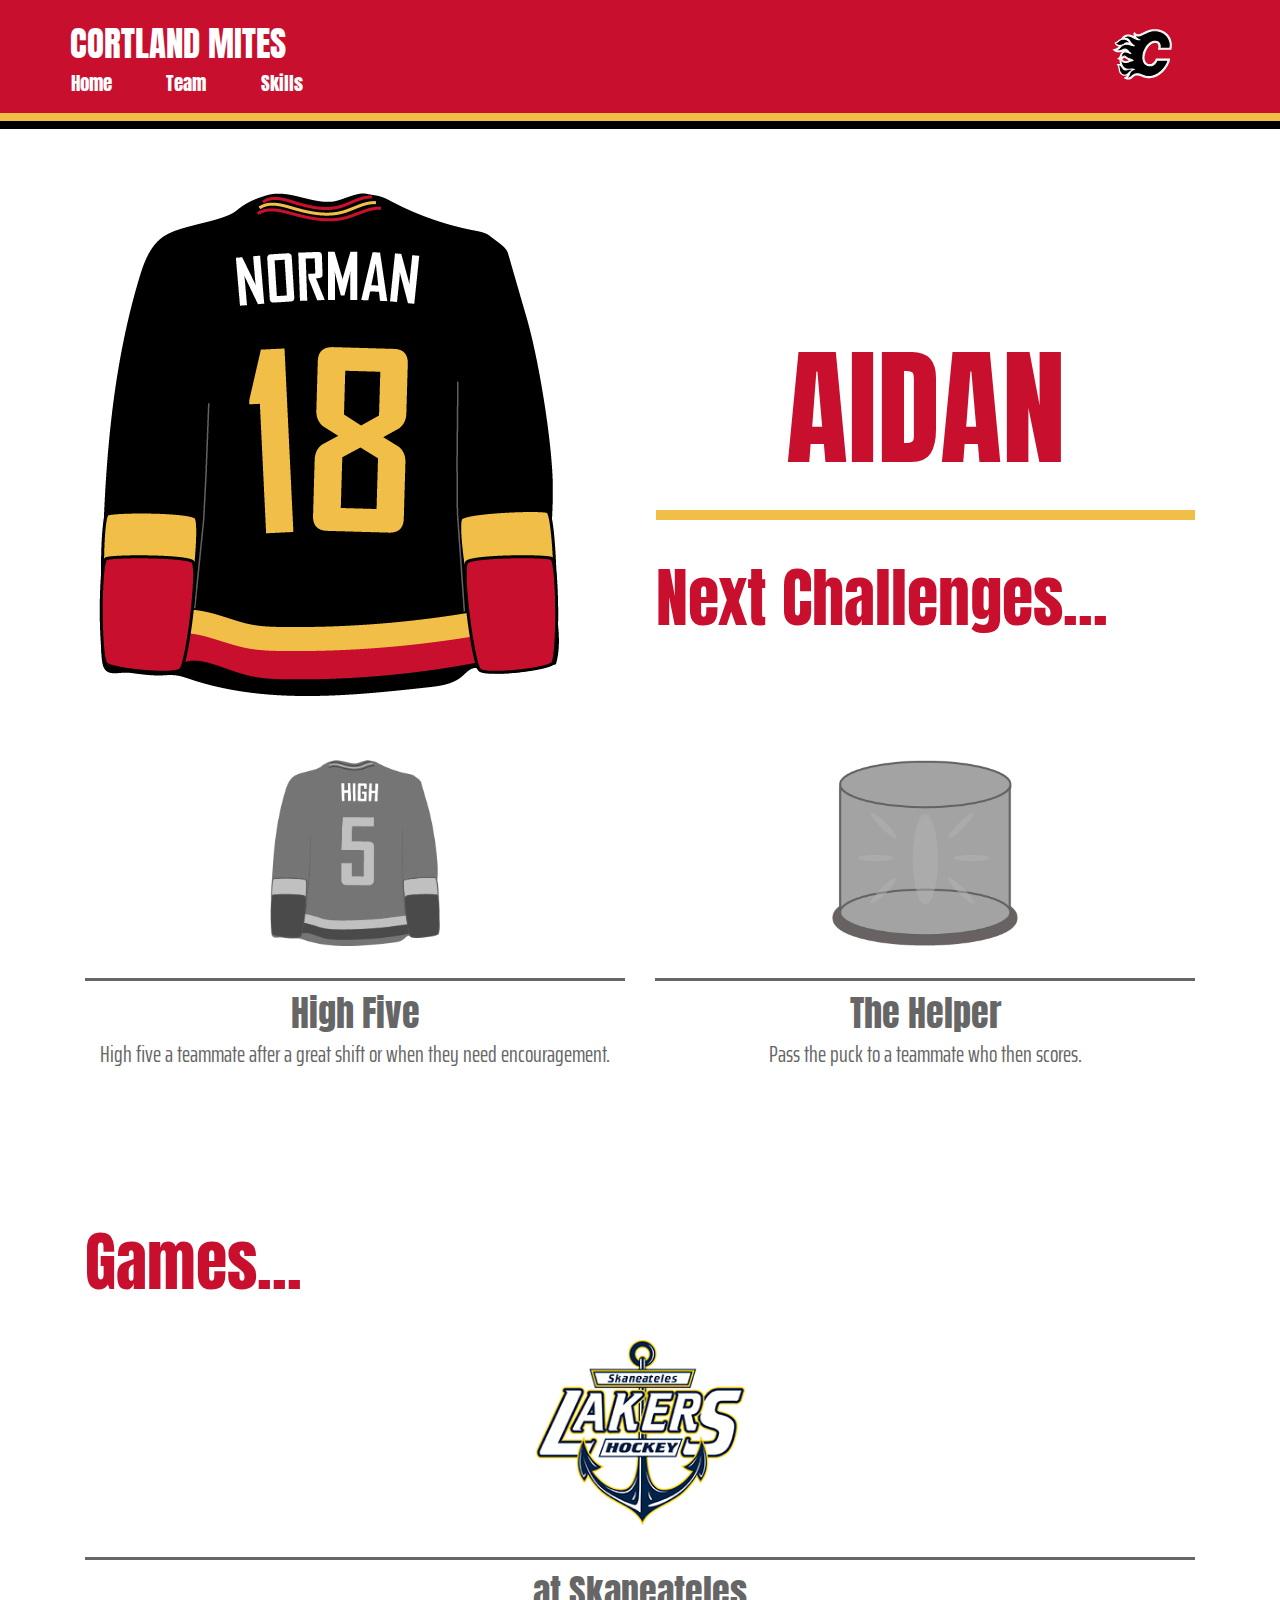
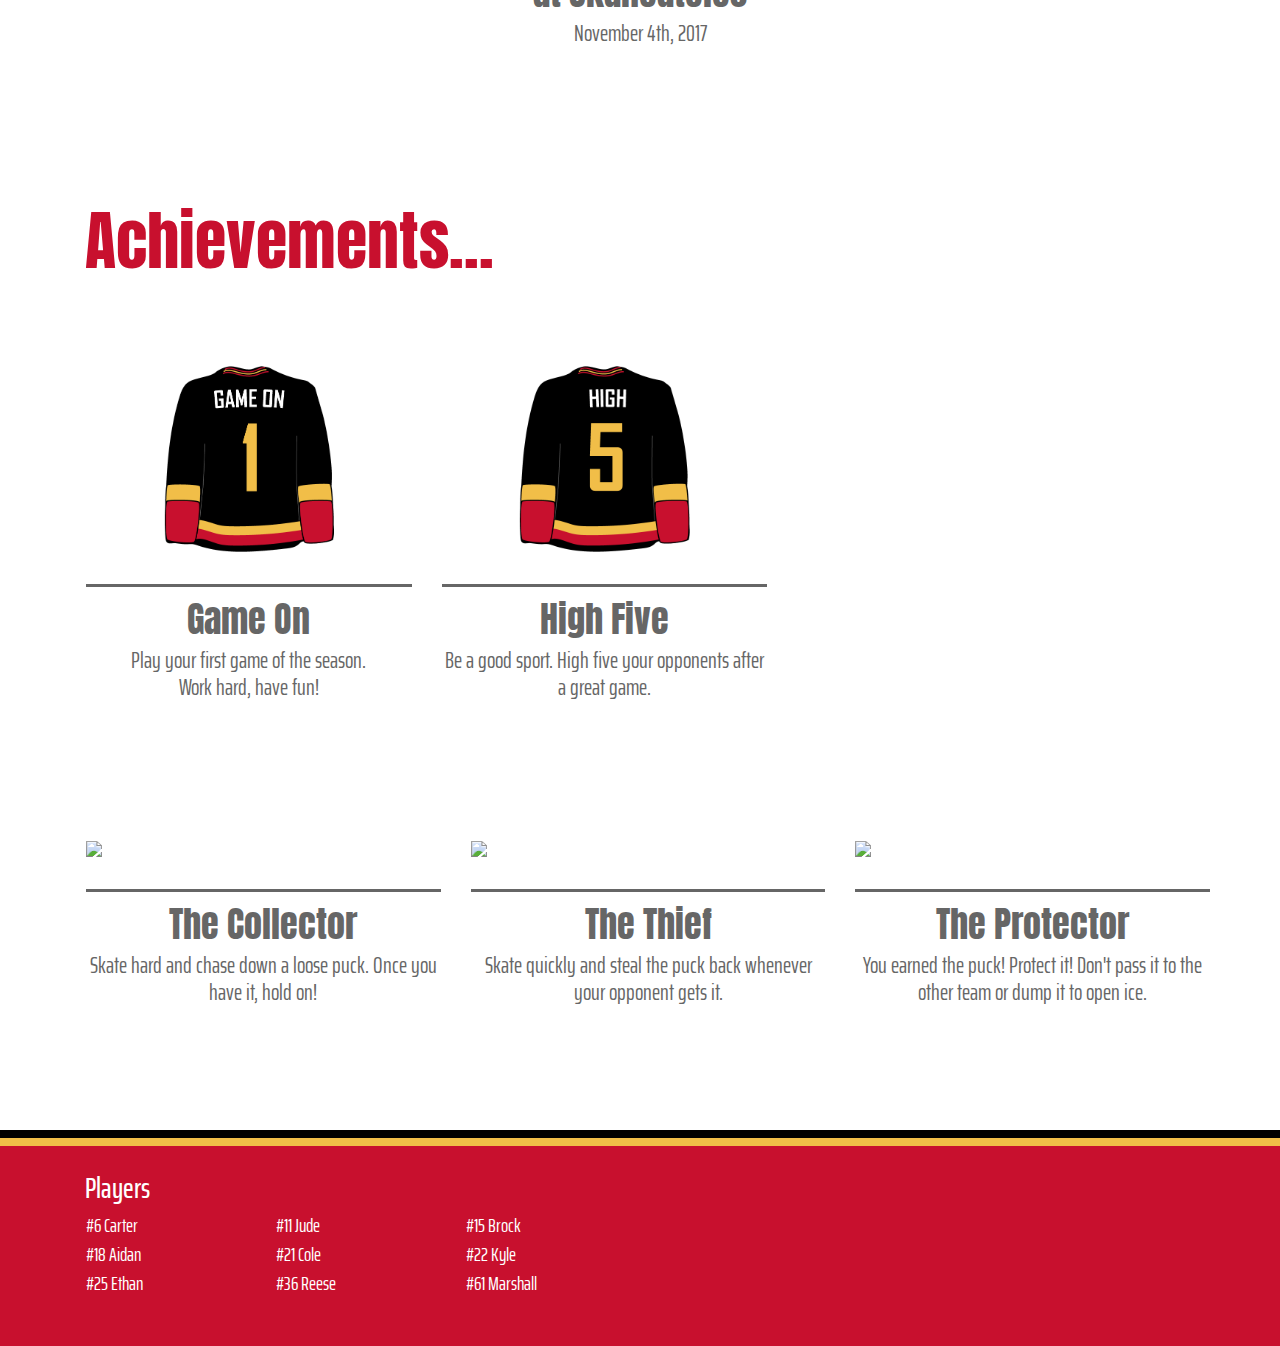
==== commit 26bde357: "update aidan's page" ====
--- a/aidan.html
+++ b/aidan.html
@@ -64,13 +64,6 @@
         </div>
         <div class="row player-profile ">
             <div class="col game-challenge">
-                <img class="img-fluid challenge-icon" src="img/todo-gameon.png" />
-                <div class="challenge">
-                    <h2 class="align-self-center">Game On</h2>
-                    <p class="game-description">Play your first game of the season.<br>Work hard, have fun!</p>
-                </div>
-            </div>
-            <div class="col game-challenge">
                 <img class="img-fluid challenge-icon" src="img/todo-highfive.png" />
                 <div class="challenge game-challenge">
                     <h2 class="align-self-center">High Five</h2>
@@ -78,33 +71,10 @@
                 </div>
             </div>
             <div class="col game-challenge">
-                <img class="img-fluid challenge-icon" src="img/todo-highfive.png" />
+                <img class="img-fluid challenge-icon" src="img/goal.png" />
                 <div class="challenge game-challenge">
-                    <h2 class="align-self-center">High Five</h2>
-                    <p class="game-description">Be a good sport. High five your opponents after a great game.</p>
-                </div>
-            </div>
-        </div>
-        <div class="row player-profile">
-            <div class="col game-challenge">
-                <img class="img-fluid challenge-icon" src="img/chase.png" />
-                <div class="challenge game-challenge">
-                    <h2 class="align-self-center">The Collector</h2>
-                    <p class="game-description">Skate hard and chase down a loose puck. Once you have it, hold on!</p>
-                </div>
-            </div>
-            <div class="col game-challenge">
-                <img class="img-fluid challenge-icon" src="img/steal.png" />
-                <div class="challenge game-challenge">
-                    <h2 class="align-self-center">The Thief</h2>
-                    <p class="game-description">Skate quickly and steal the puck back whenever your opponent gets it.</p>
-                </div>
-            </div>
-            <div class="col game-challenge">
-                <img class="img-fluid challenge-icon" src="img/protect.png" />
-                <div class="challenge game-challenge">
-                    <h2 class="align-self-center">The Protector</h2>
-                    <p class="game-description">You earned the puck! Protect it! Don't pass it to the other team or dump it to open ice.</p>
+                    <h2 class="align-self-center">The Helper</h2>
+                    <p class="game-description">Pass the puck to a teammate who then scores.</p>
                 </div>
             </div>
         </div>
@@ -118,9 +88,50 @@
                 </div>
             </div>
         </div>
+        <h5>Achievements...</h5>
+
+
         <div class="row achievements">
-            <h5>Achievements...</h5>
-            <p>Receive a medal when you complete a challenge.<br>Check back after the game, and all season long, to see what you have accomplished.</p>
+            <div class="row player-profile ">
+                <div class="col game-challenge">
+                    <img class="img-fluid challenge-icon" src="img/game-on.png" />
+                    <div class="challenge">
+                        <h2 class="align-self-center">Game On</h2>
+                        <p class="game-description">Play your first game of the season.<br>Work hard, have fun!</p>
+                    </div>
+                </div>
+                <div class="col game-challenge">
+                    <img class="img-fluid challenge-icon" src="img/high-five.png" />
+                    <div class="challenge game-challenge">
+                        <h2 class="align-self-center">High Five</h2>
+                        <p class="game-description">Be a good sport. High five your opponents after a great game.</p>
+                    </div>
+                </div>
+            </div>
+            <div class="row player-profile">
+                <div class="col game-challenge">
+                    <img class="img-fluid challenge-icon" src="img/chase-complete.png" />
+                    <div class="challenge game-challenge">
+                        <h2 class="align-self-center">The Collector</h2>
+                        <p class="game-description">Skate hard and chase down a loose puck. Once you have it, hold on!</p>
+                    </div>
+                </div>
+                <div class="col game-challenge">
+                    <img class="img-fluid challenge-icon" src="img/steal-complete.png" />
+                    <div class="challenge game-challenge">
+                        <h2 class="align-self-center">The Thief</h2>
+                        <p class="game-description">Skate quickly and steal the puck back whenever your opponent gets it.</p>
+                    </div>
+                </div>
+                <div class="col game-challenge">
+                    <img class="img-fluid challenge-icon" src="img/protect-complete.png" />
+                    <div class="challenge game-challenge">
+                        <h2 class="align-self-center">The Protector</h2>
+                        <p class="game-description">You earned the puck! Protect it! Don't pass it to the other team or dump it to open ice.</p>
+                    </div>
+                </div>
+            </div>
+
         </div>
     </div>
     <footer class="container-fluid full-width no-gutters">
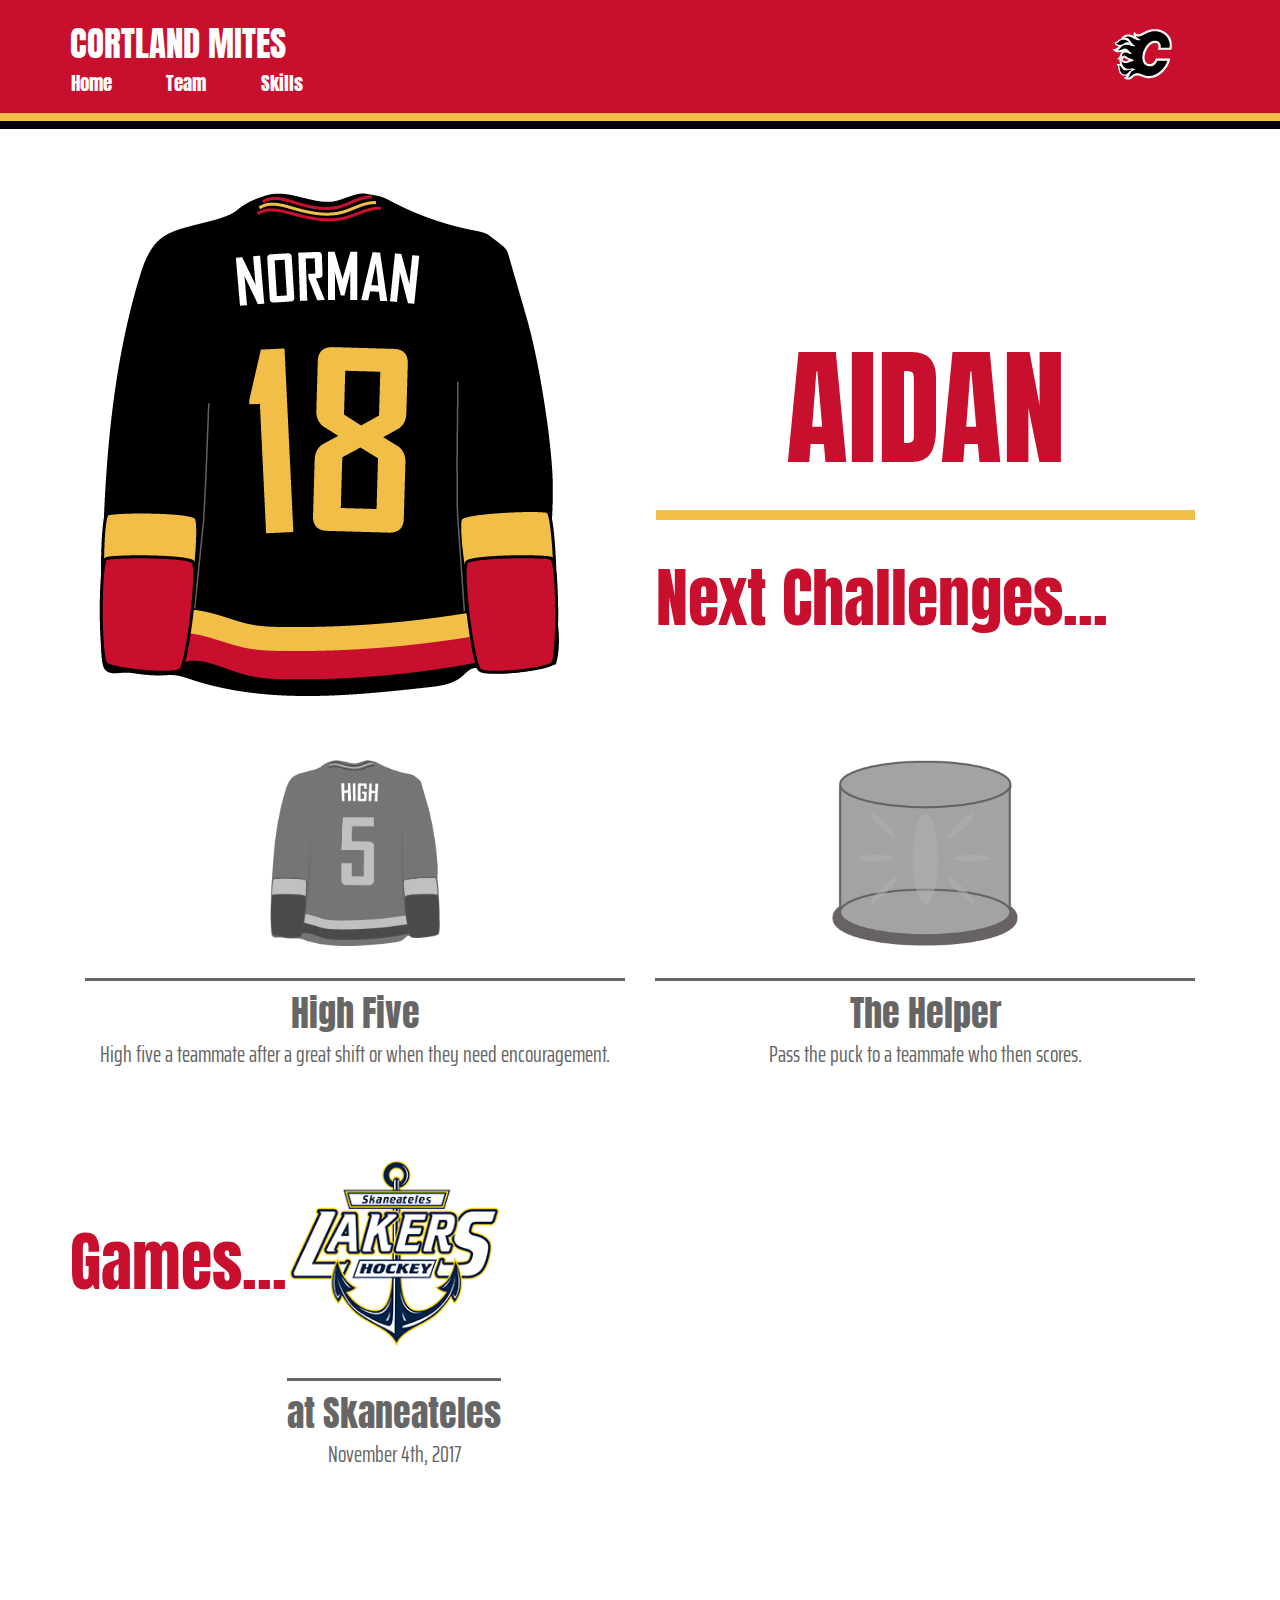
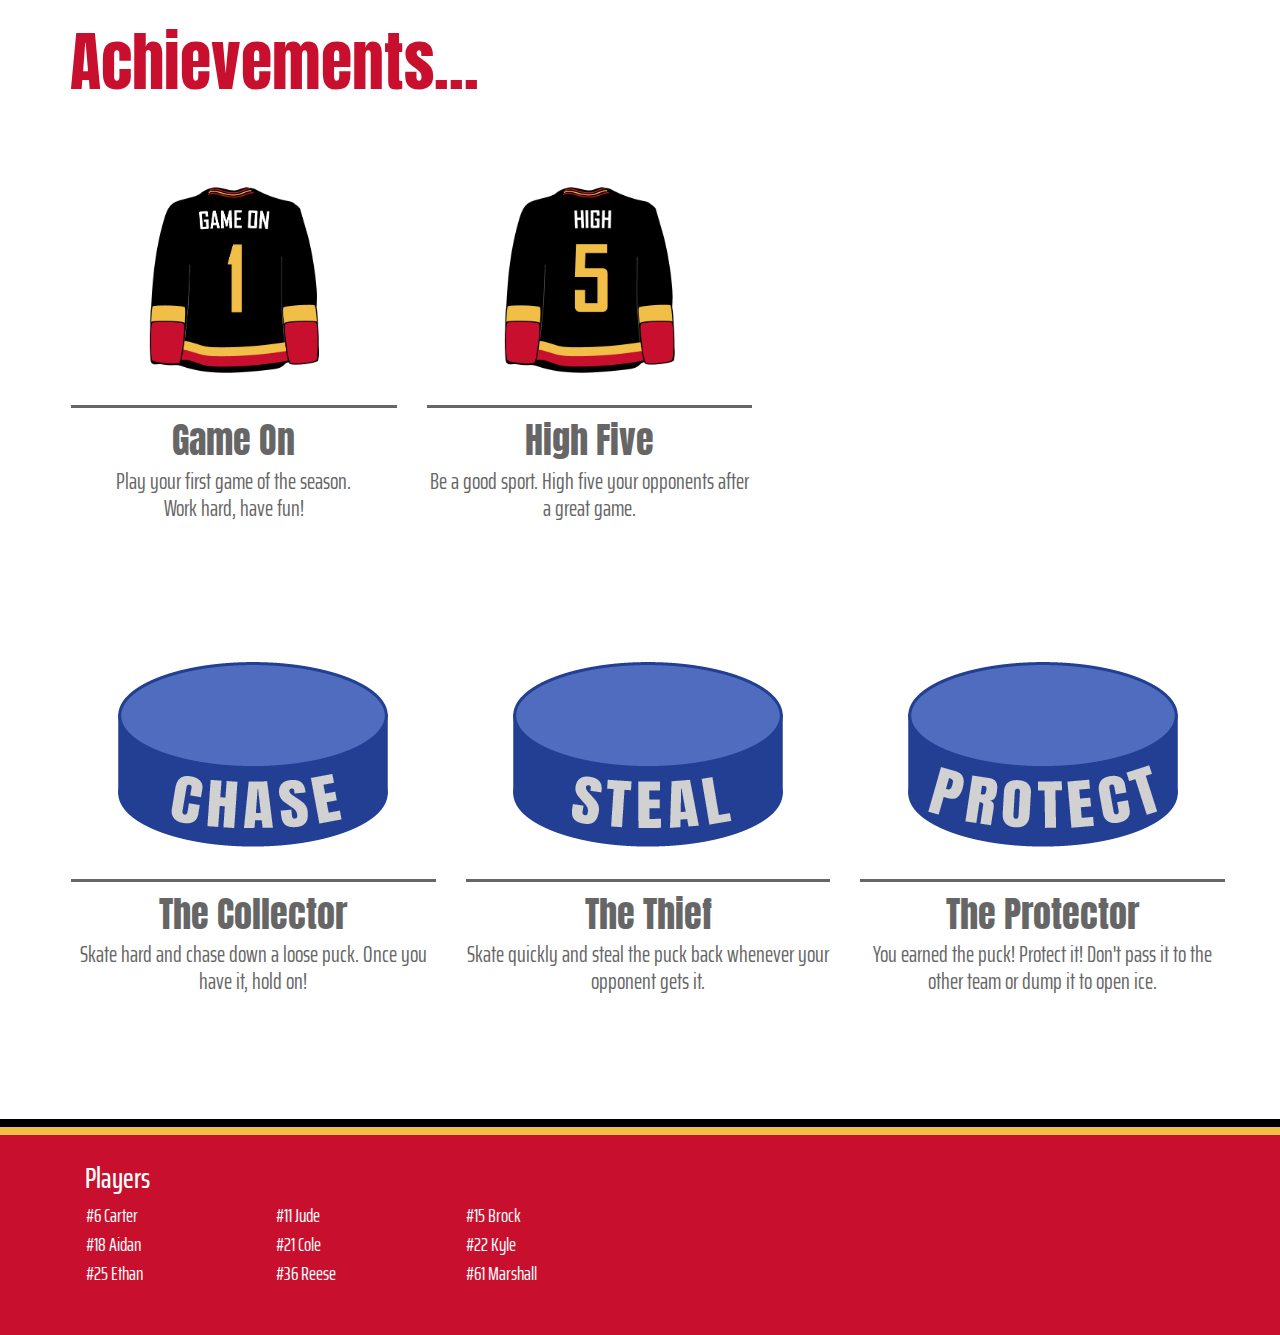
==== commit 91968e1e: "fix large layout'" ====
--- a/aidan.html
+++ b/aidan.html
@@ -78,60 +78,62 @@
                 </div>
             </div>
         </div>
-        <h5>Games...</h5>
         <div class="row games">
-            <div class="col game-challenge">
-                <img class="img-fluid challenge-icon" src="img/skaneateles.png" />
-                <div class="challenge game-challenge">
-                    <h2 class="align-self-center">at Skaneateles</h2>
-                    <p class="game-description">November 4th, 2017</p>
+            <h5>Games...</h5>
+            <div class="row games">
+                <div class="col game-challenge">
+                    <img class="img-fluid challenge-icon" src="img/skaneateles.png" />
+                    <div class="challenge game-challenge">
+                        <h2 class="align-self-center">at Skaneateles</h2>
+                        <p class="game-description">November 4th, 2017</p>
+                    </div>
                 </div>
             </div>
         </div>
-        <h5>Achievements...</h5>
-
-
-        <div class="row achievements">
-            <div class="row player-profile ">
-                <div class="col game-challenge">
-                    <img class="img-fluid challenge-icon" src="img/game-on.png" />
-                    <div class="challenge">
-                        <h2 class="align-self-center">Game On</h2>
-                        <p class="game-description">Play your first game of the season.<br>Work hard, have fun!</p>
+        <div class="row games">
+            <h5>Achievements...</h5>
+            <div class="row achievements">
+                <div class="row player-profile ">
+                    <div class="col game-challenge">
+                        <img class="img-fluid challenge-icon" src="img/game-on.png" />
+                        <div class="challenge">
+                            <h2 class="align-self-center">Game On</h2>
+                            <p class="game-description">Play your first game of the season.<br>Work hard, have fun!</p>
+                        </div>
+                    </div>
+                    <div class="col game-challenge">
+                        <img class="img-fluid challenge-icon" src="img/high-five.png" />
+                        <div class="challenge game-challenge">
+                            <h2 class="align-self-center">High Five</h2>
+                            <p class="game-description">Be a good sport. High five your opponents after a great game.</p>
+                        </div>
                     </div>
                 </div>
-                <div class="col game-challenge">
-                    <img class="img-fluid challenge-icon" src="img/high-five.png" />
-                    <div class="challenge game-challenge">
-                        <h2 class="align-self-center">High Five</h2>
-                        <p class="game-description">Be a good sport. High five your opponents after a great game.</p>
+                <div class="row player-profile">
+                    <div class="col game-challenge">
+                        <img class="img-fluid challenge-icon" src="img/chase-complete.png" />
+                        <div class="challenge game-challenge">
+                            <h2 class="align-self-center">The Collector</h2>
+                            <p class="game-description">Skate hard and chase down a loose puck. Once you have it, hold on!</p>
+                        </div>
+                    </div>
+                    <div class="col game-challenge">
+                        <img class="img-fluid challenge-icon" src="img/steal-complete.png" />
+                        <div class="challenge game-challenge">
+                            <h2 class="align-self-center">The Thief</h2>
+                            <p class="game-description">Skate quickly and steal the puck back whenever your opponent gets it.</p>
+                        </div>
+                    </div>
+                    <div class="col game-challenge">
+                        <img class="img-fluid challenge-icon" src="img/protect-complete.png" />
+                        <div class="challenge game-challenge">
+                            <h2 class="align-self-center">The Protector</h2>
+                            <p class="game-description">You earned the puck! Protect it! Don't pass it to the other team or dump it to open ice.</p>
+                        </div>
                     </div>
                 </div>
+
             </div>
-            <div class="row player-profile">
-                <div class="col game-challenge">
-                    <img class="img-fluid challenge-icon" src="img/chase-complete.png" />
-                    <div class="challenge game-challenge">
-                        <h2 class="align-self-center">The Collector</h2>
-                        <p class="game-description">Skate hard and chase down a loose puck. Once you have it, hold on!</p>
-                    </div>
-                </div>
-                <div class="col game-challenge">
-                    <img class="img-fluid challenge-icon" src="img/steal-complete.png" />
-                    <div class="challenge game-challenge">
-                        <h2 class="align-self-center">The Thief</h2>
-                        <p class="game-description">Skate quickly and steal the puck back whenever your opponent gets it.</p>
-                    </div>
-                </div>
-                <div class="col game-challenge">
-                    <img class="img-fluid challenge-icon" src="img/protect-complete.png" />
-                    <div class="challenge game-challenge">
-                        <h2 class="align-self-center">The Protector</h2>
-                        <p class="game-description">You earned the puck! Protect it! Don't pass it to the other team or dump it to open ice.</p>
-                    </div>
-                </div>
-            </div>
-
         </div>
     </div>
     <footer class="container-fluid full-width no-gutters">
--- a/css/main.css
+++ b/css/main.css
@@ -7741,6 +7741,11 @@
   align-items: stretch;
   padding-bottom: 2em;
 }
+@media screen and (max-width: 575px) {
+  .game-challenge {
+    padding-right: 0.5em;
+  }
+}
 h1 {
   padding-top: 1em;
   font-size: 1.8em;
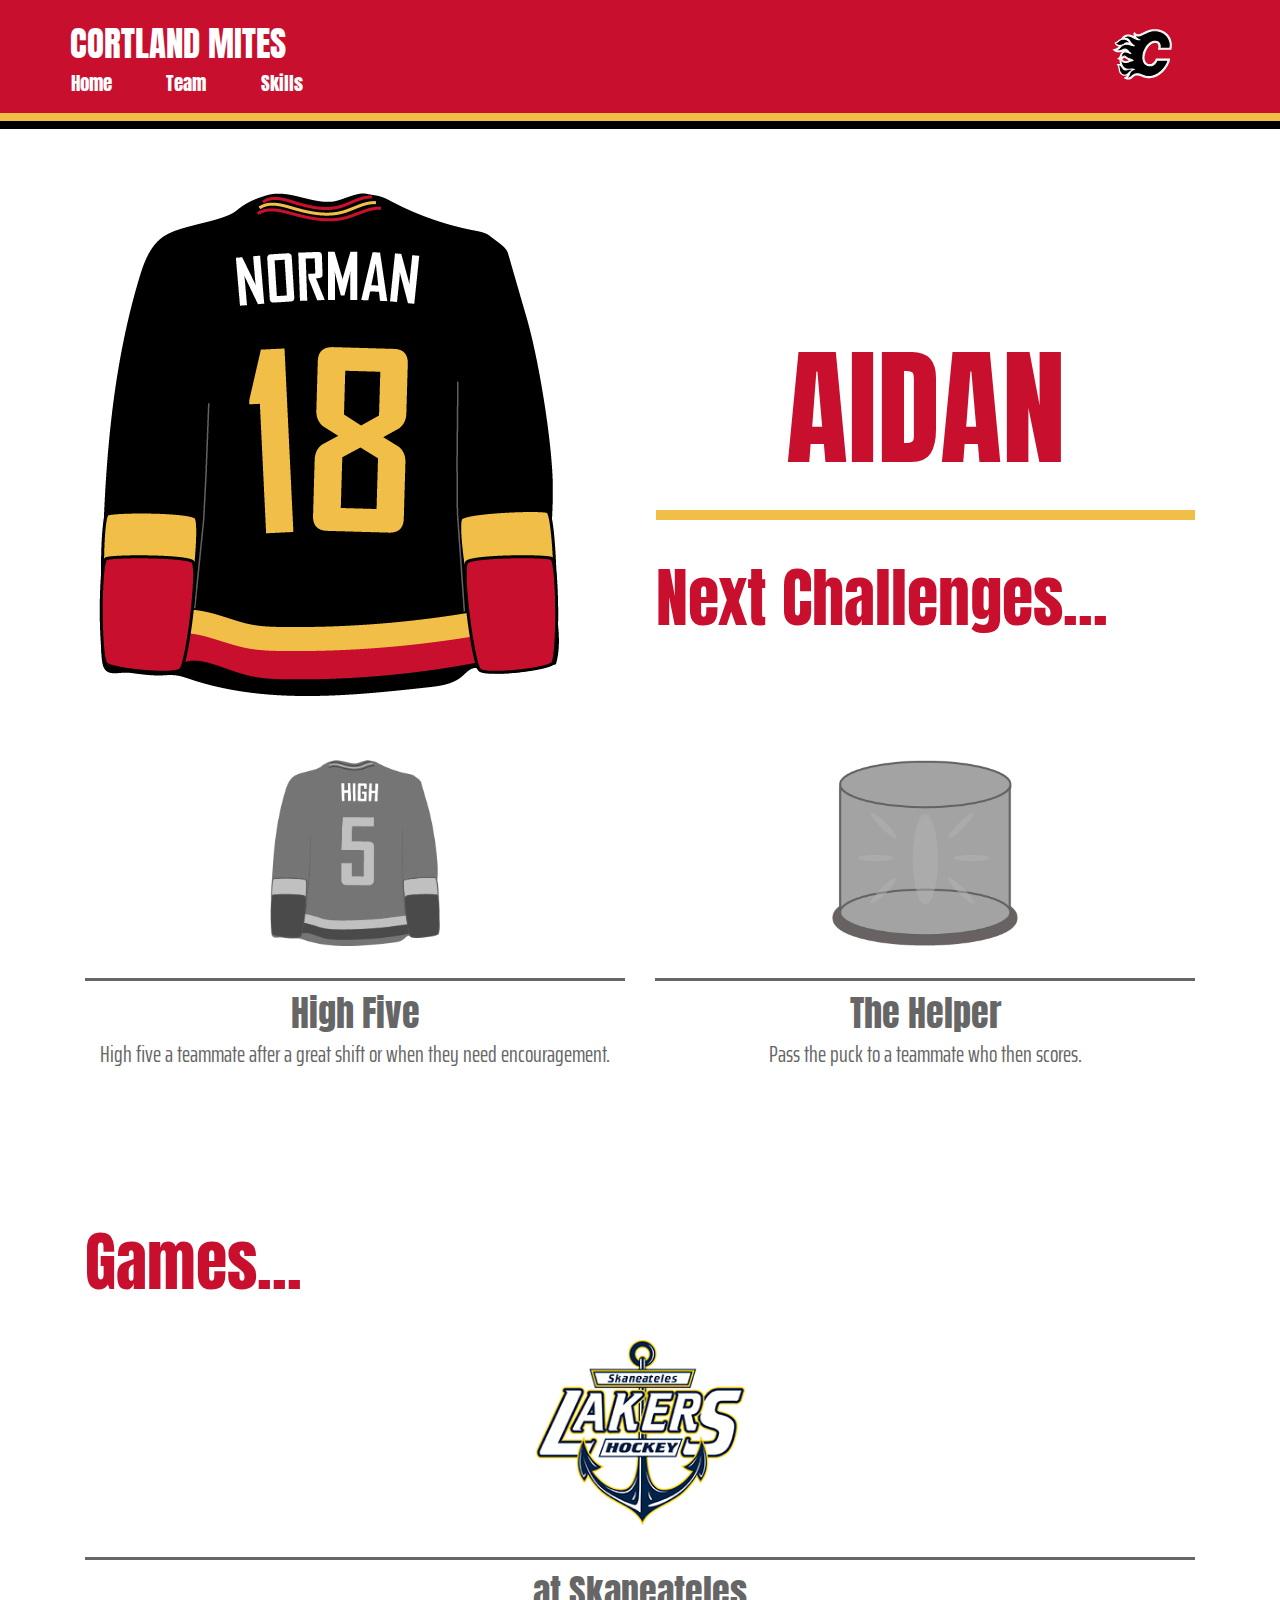
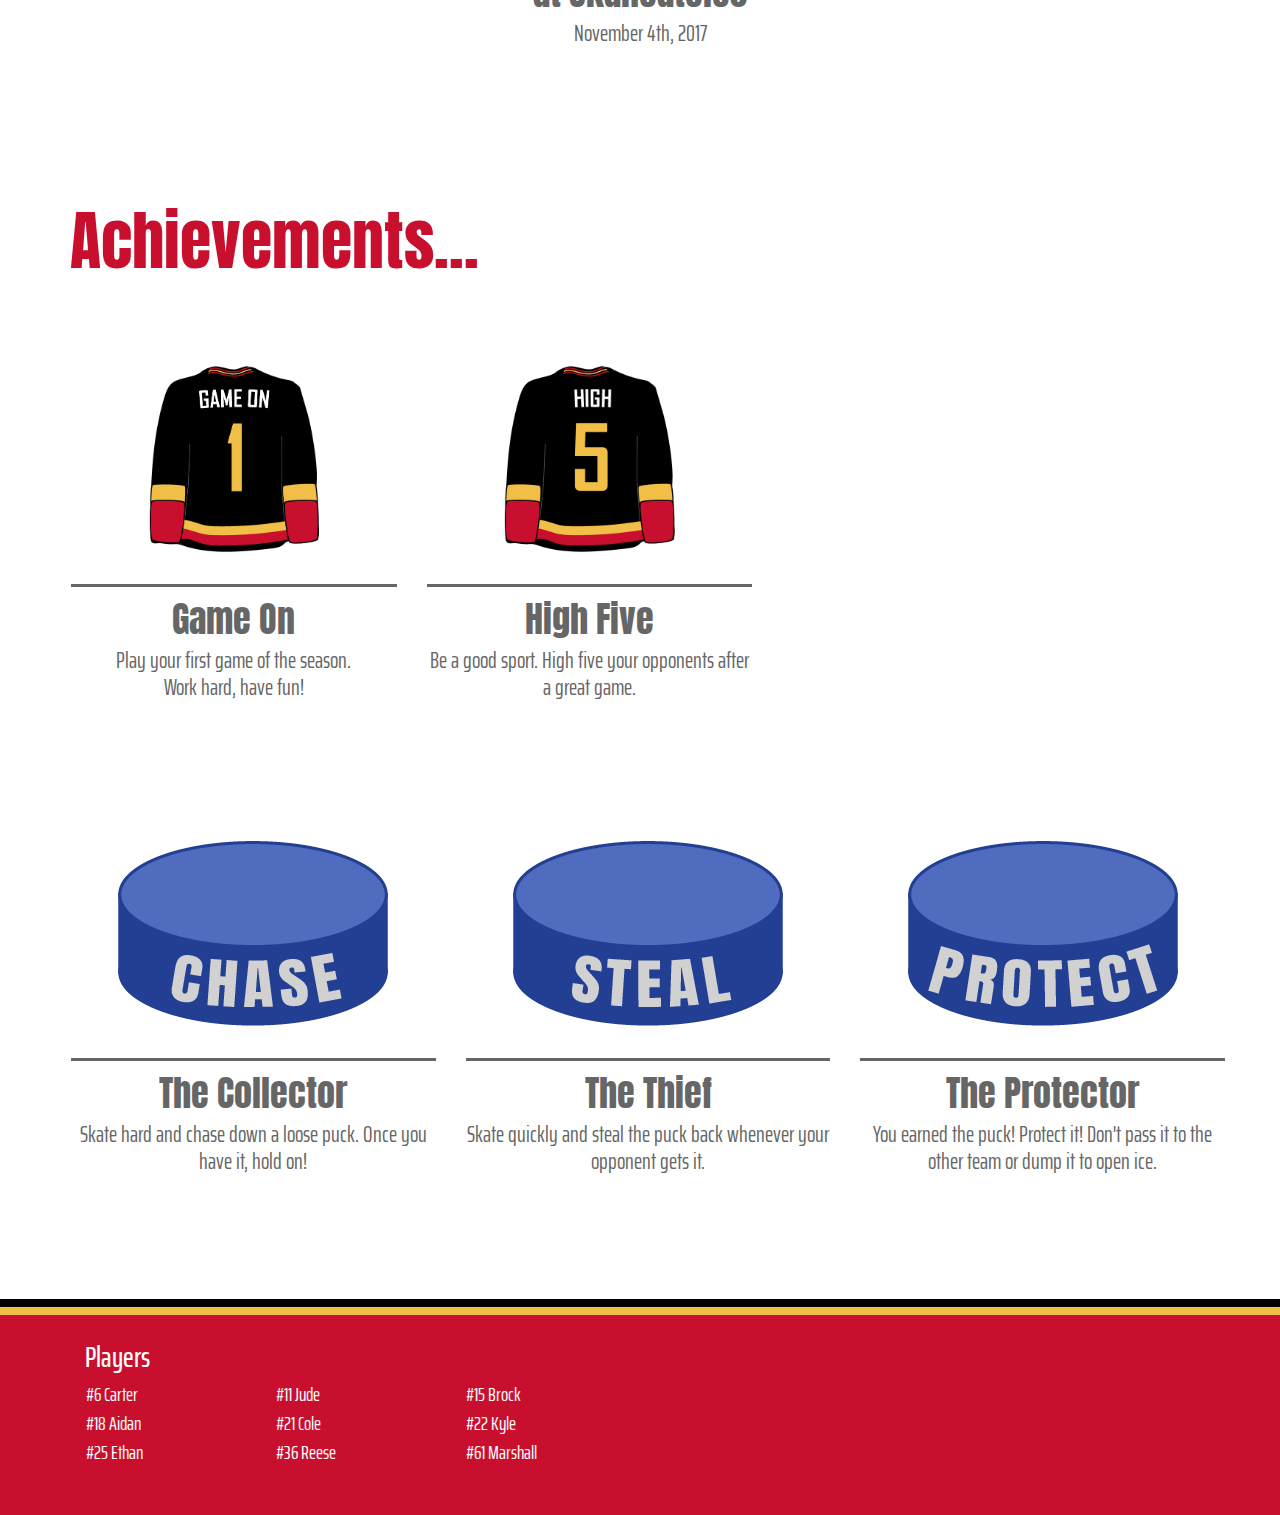
==== commit bcabdf0e: "update brock and aidan for layout" ====
--- a/aidan.html
+++ b/aidan.html
@@ -78,19 +78,17 @@
                 </div>
             </div>
         </div>
+        <h5>Games...</h5>
         <div class="row games">
-            <h5>Games...</h5>
-            <div class="row games">
-                <div class="col game-challenge">
-                    <img class="img-fluid challenge-icon" src="img/skaneateles.png" />
-                    <div class="challenge game-challenge">
-                        <h2 class="align-self-center">at Skaneateles</h2>
-                        <p class="game-description">November 4th, 2017</p>
-                    </div>
+            <div class="col game-challenge">
+                <img class="img-fluid challenge-icon" src="img/skaneateles.png" />
+                <div class="challenge game-challenge">
+                    <h2 class="align-self-center">at Skaneateles</h2>
+                    <p class="game-description">November 4th, 2017</p>
                 </div>
             </div>
         </div>
-        <div class="row games">
+        <div class="row">
             <h5>Achievements...</h5>
             <div class="row achievements">
                 <div class="row player-profile ">
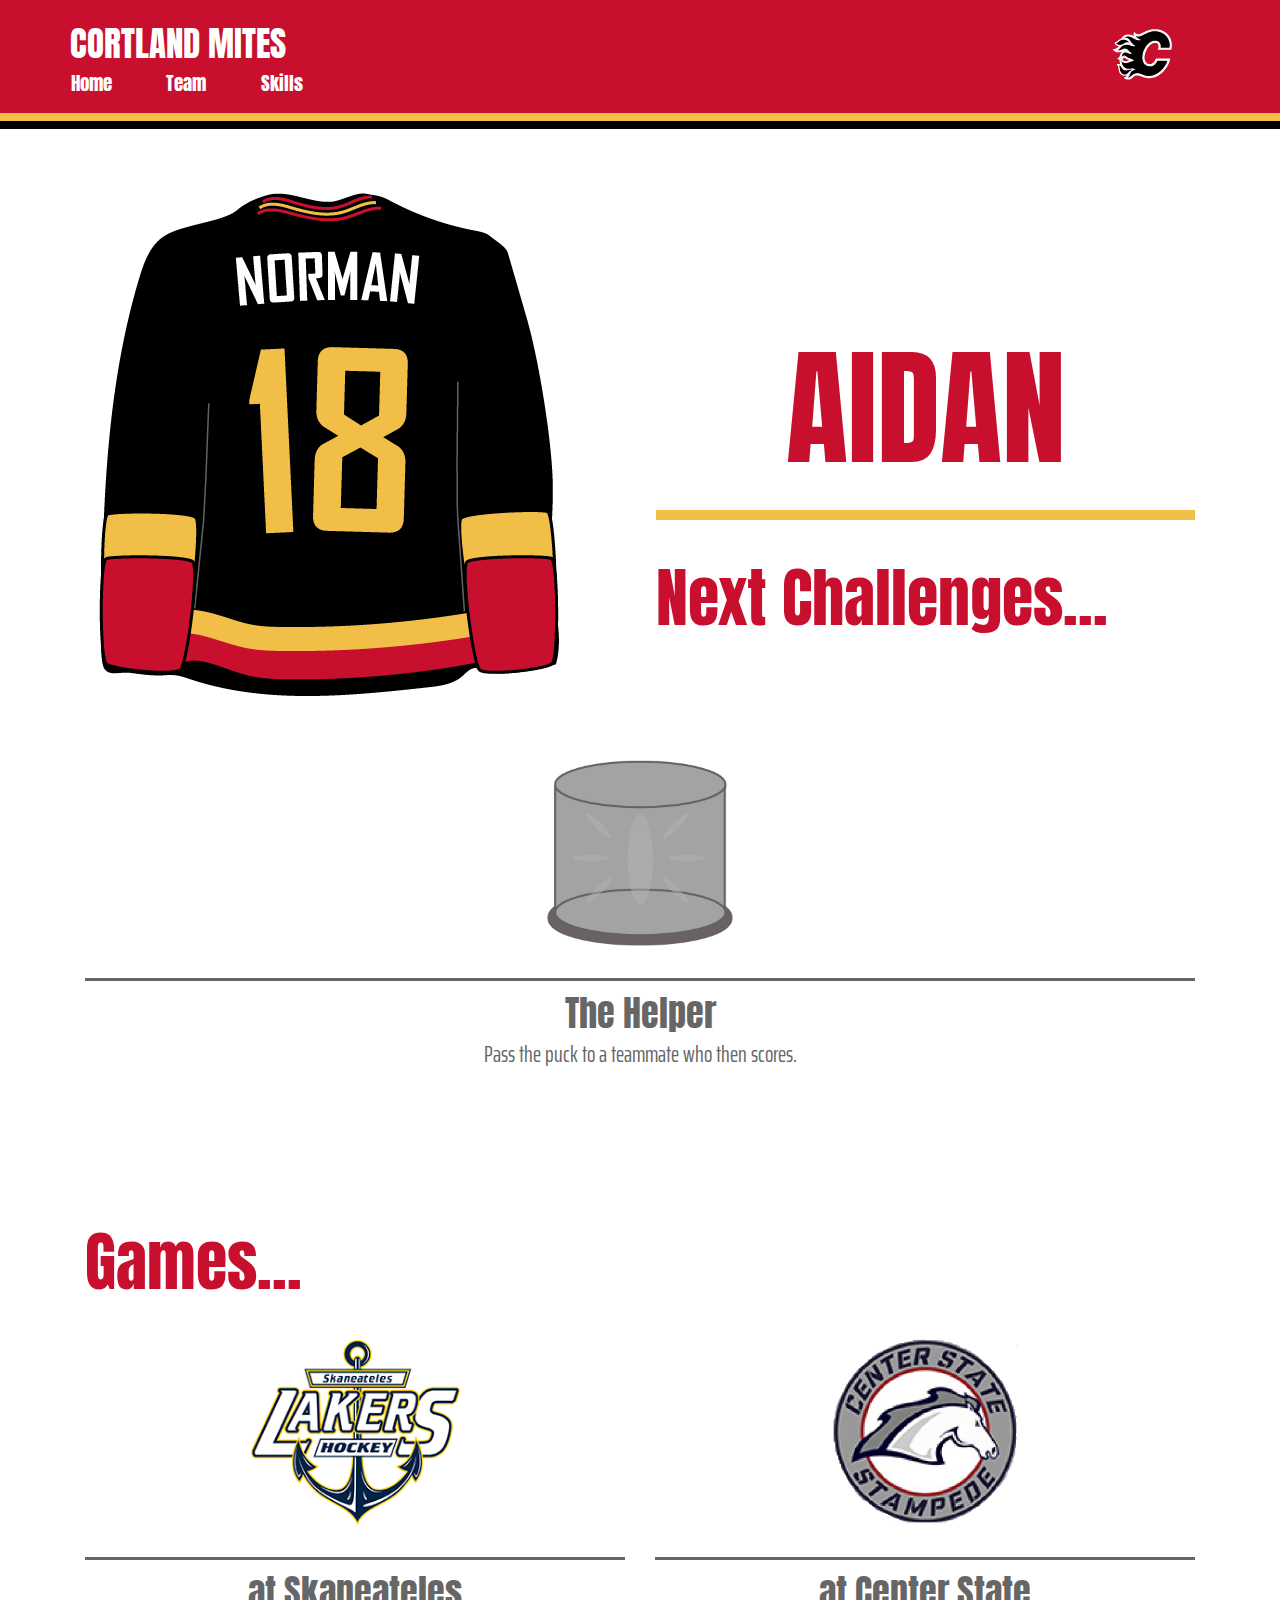
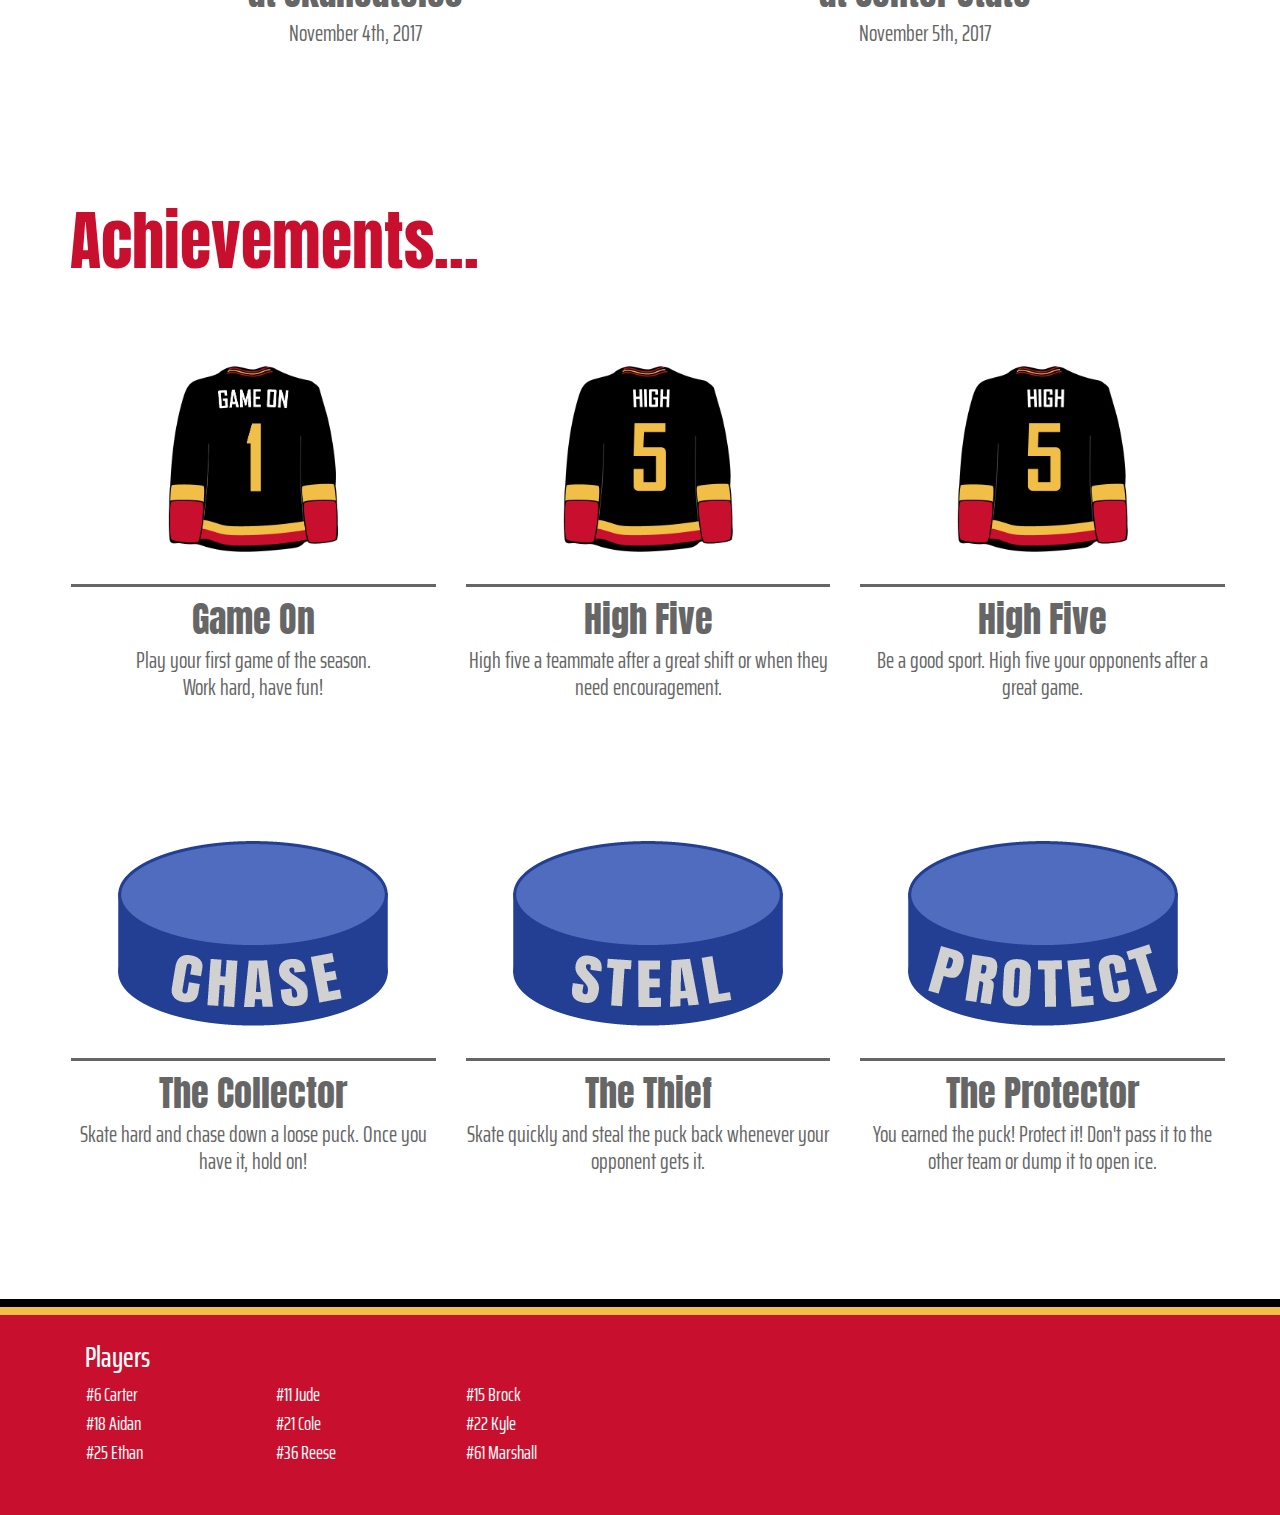
==== commit e12f27ef: "update aidan's page" ====
--- a/aidan.html
+++ b/aidan.html
@@ -64,13 +64,6 @@
         </div>
         <div class="row player-profile ">
             <div class="col game-challenge">
-                <img class="img-fluid challenge-icon" src="img/todo-highfive.png" />
-                <div class="challenge game-challenge">
-                    <h2 class="align-self-center">High Five</h2>
-                    <p class="game-description">High five a teammate after a great shift or when they need encouragement.</p>
-                </div>
-            </div>
-            <div class="col game-challenge">
                 <img class="img-fluid challenge-icon" src="img/goal.png" />
                 <div class="challenge game-challenge">
                     <h2 class="align-self-center">The Helper</h2>
@@ -87,6 +80,13 @@
                     <p class="game-description">November 4th, 2017</p>
                 </div>
             </div>
+            <div class="col game-challenge">
+                <img class="img-fluid challenge-icon" src="img/CenterState.png" />
+                <div class="challenge game-challenge">
+                    <h2 class="align-self-center">at Center State</h2>
+                    <p class="game-description">November 5th, 2017</p>
+                </div>
+            </div>
         </div>
         <div class="row">
             <h5>Achievements...</h5>
@@ -97,6 +97,13 @@
                         <div class="challenge">
                             <h2 class="align-self-center">Game On</h2>
                             <p class="game-description">Play your first game of the season.<br>Work hard, have fun!</p>
+                        </div>
+                    </div>
+                    <div class="col game-challenge">
+                        <img class="img-fluid challenge-icon" src="img/high-five.png" />
+                        <div class="challenge game-challenge">
+                            <h2 class="align-self-center">High Five</h2>
+                            <p class="game-description">High five a teammate after a great shift or when they need encouragement.</p>
                         </div>
                     </div>
                     <div class="col game-challenge">
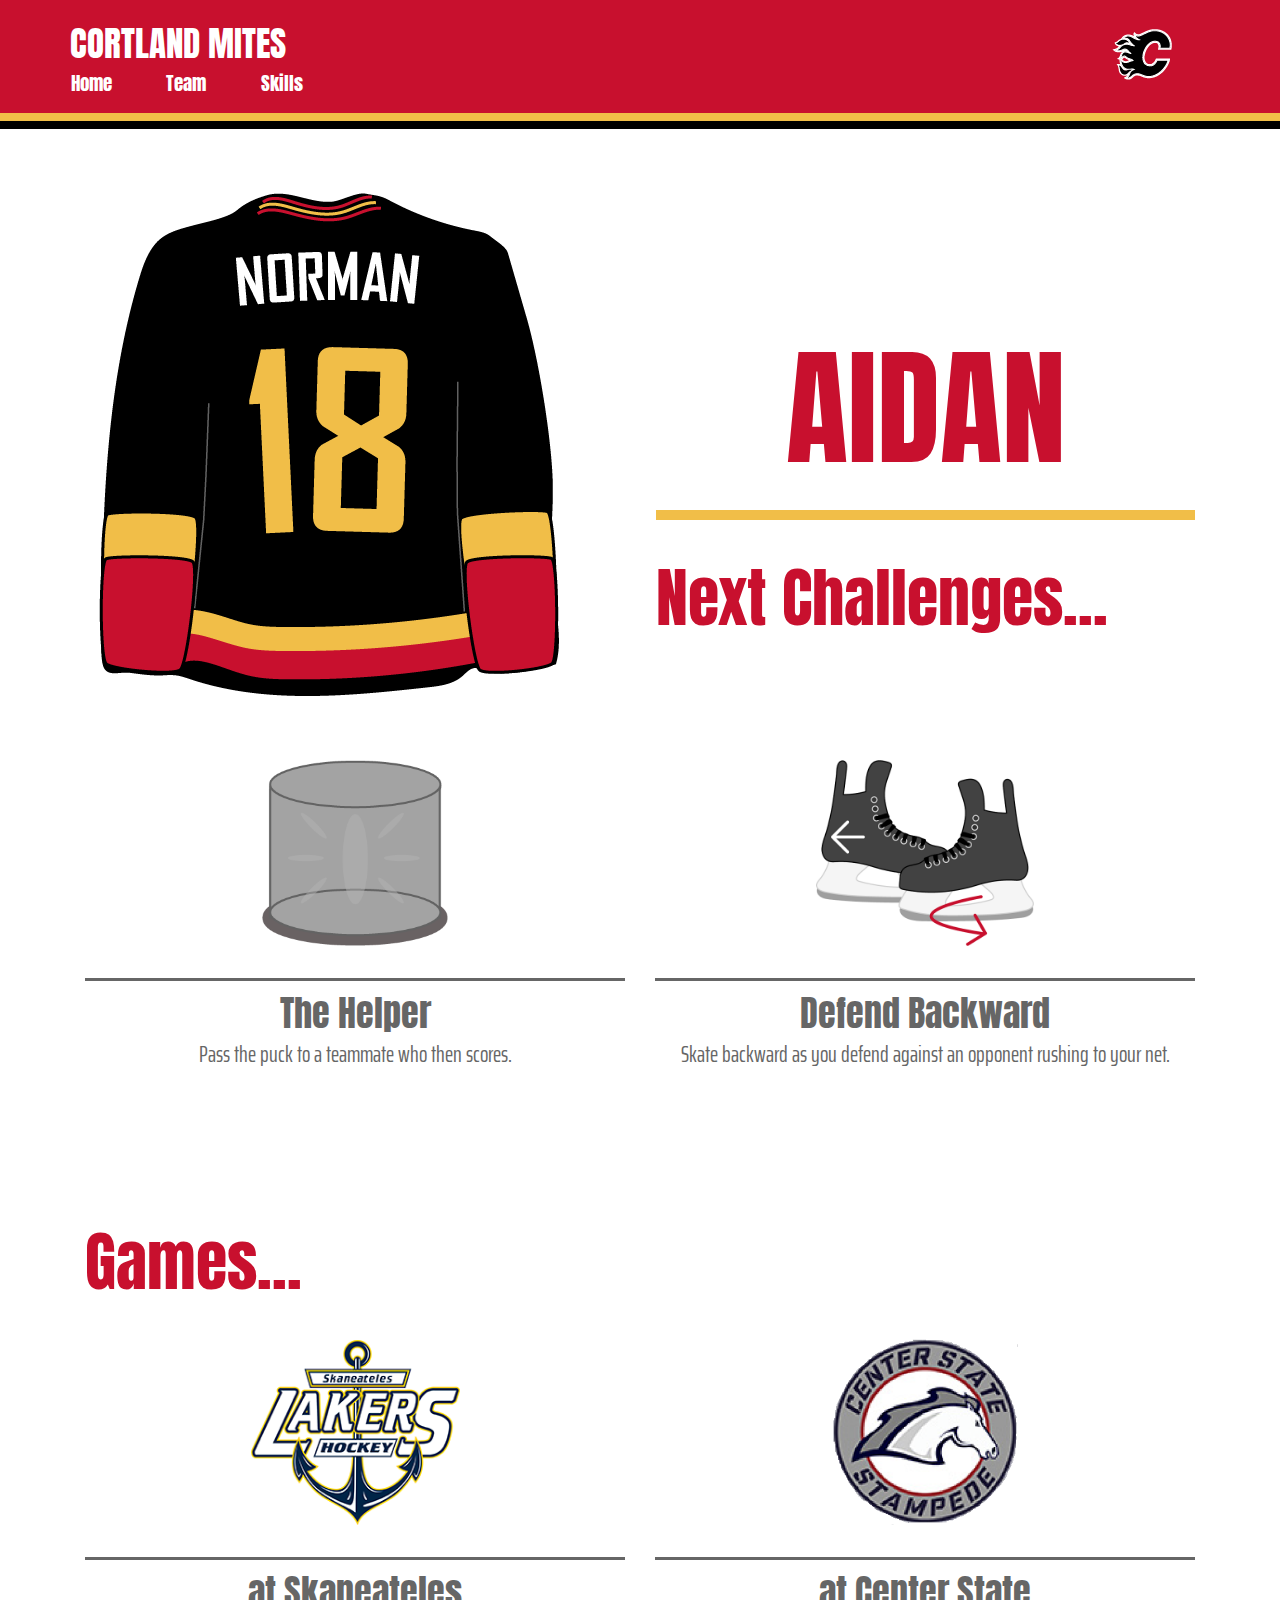
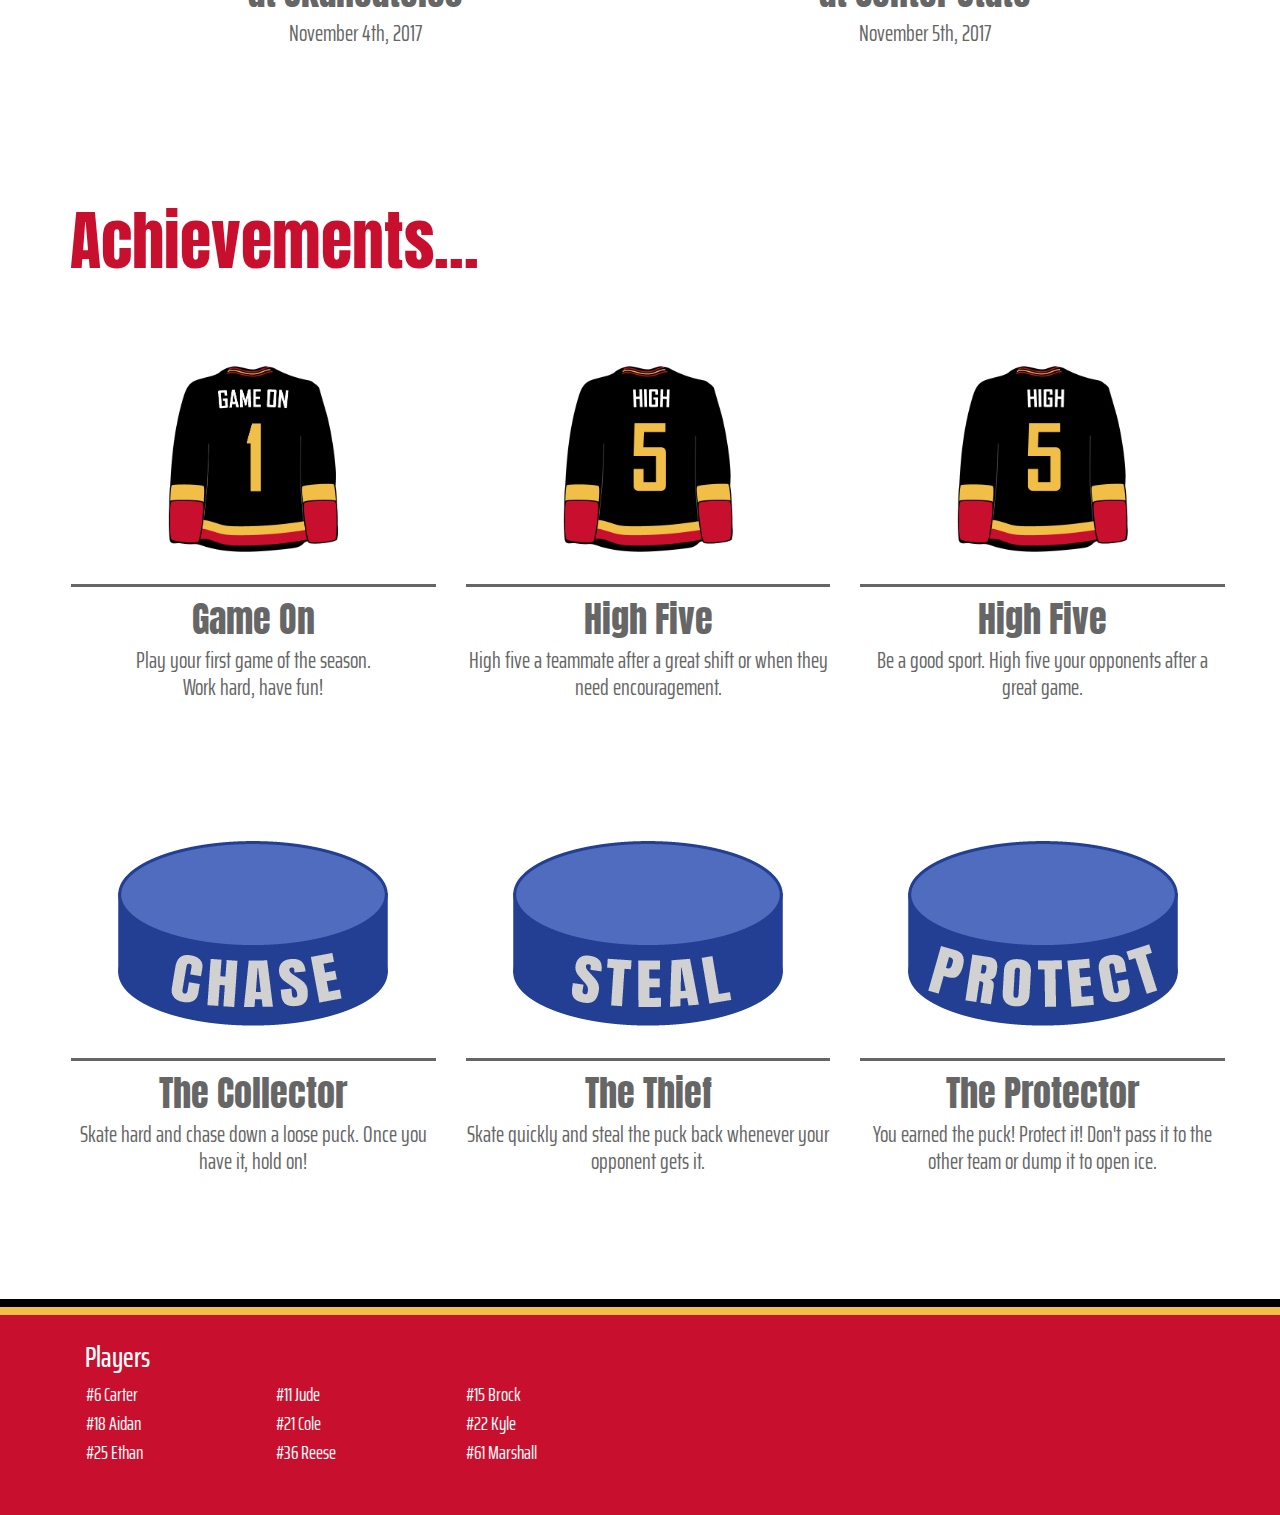
==== commit c590ad1a: "add backward challenge for aidan" ====
--- a/aidan.html
+++ b/aidan.html
@@ -68,6 +68,13 @@
                 <div class="challenge game-challenge">
                     <h2 class="align-self-center">The Helper</h2>
                     <p class="game-description">Pass the puck to a teammate who then scores.</p>
+                </div>
+            </div>
+            <div class="col game-challenge">
+                <img class="img-fluid challenge-icon" src="img/pivot.png" />
+                <div class="challenge game-challenge">
+                    <h2 class="align-self-center">Defend Backward</h2>
+                    <p class="game-description">Skate backward as you defend against an opponent rushing to your net.</p>
                 </div>
             </div>
         </div>
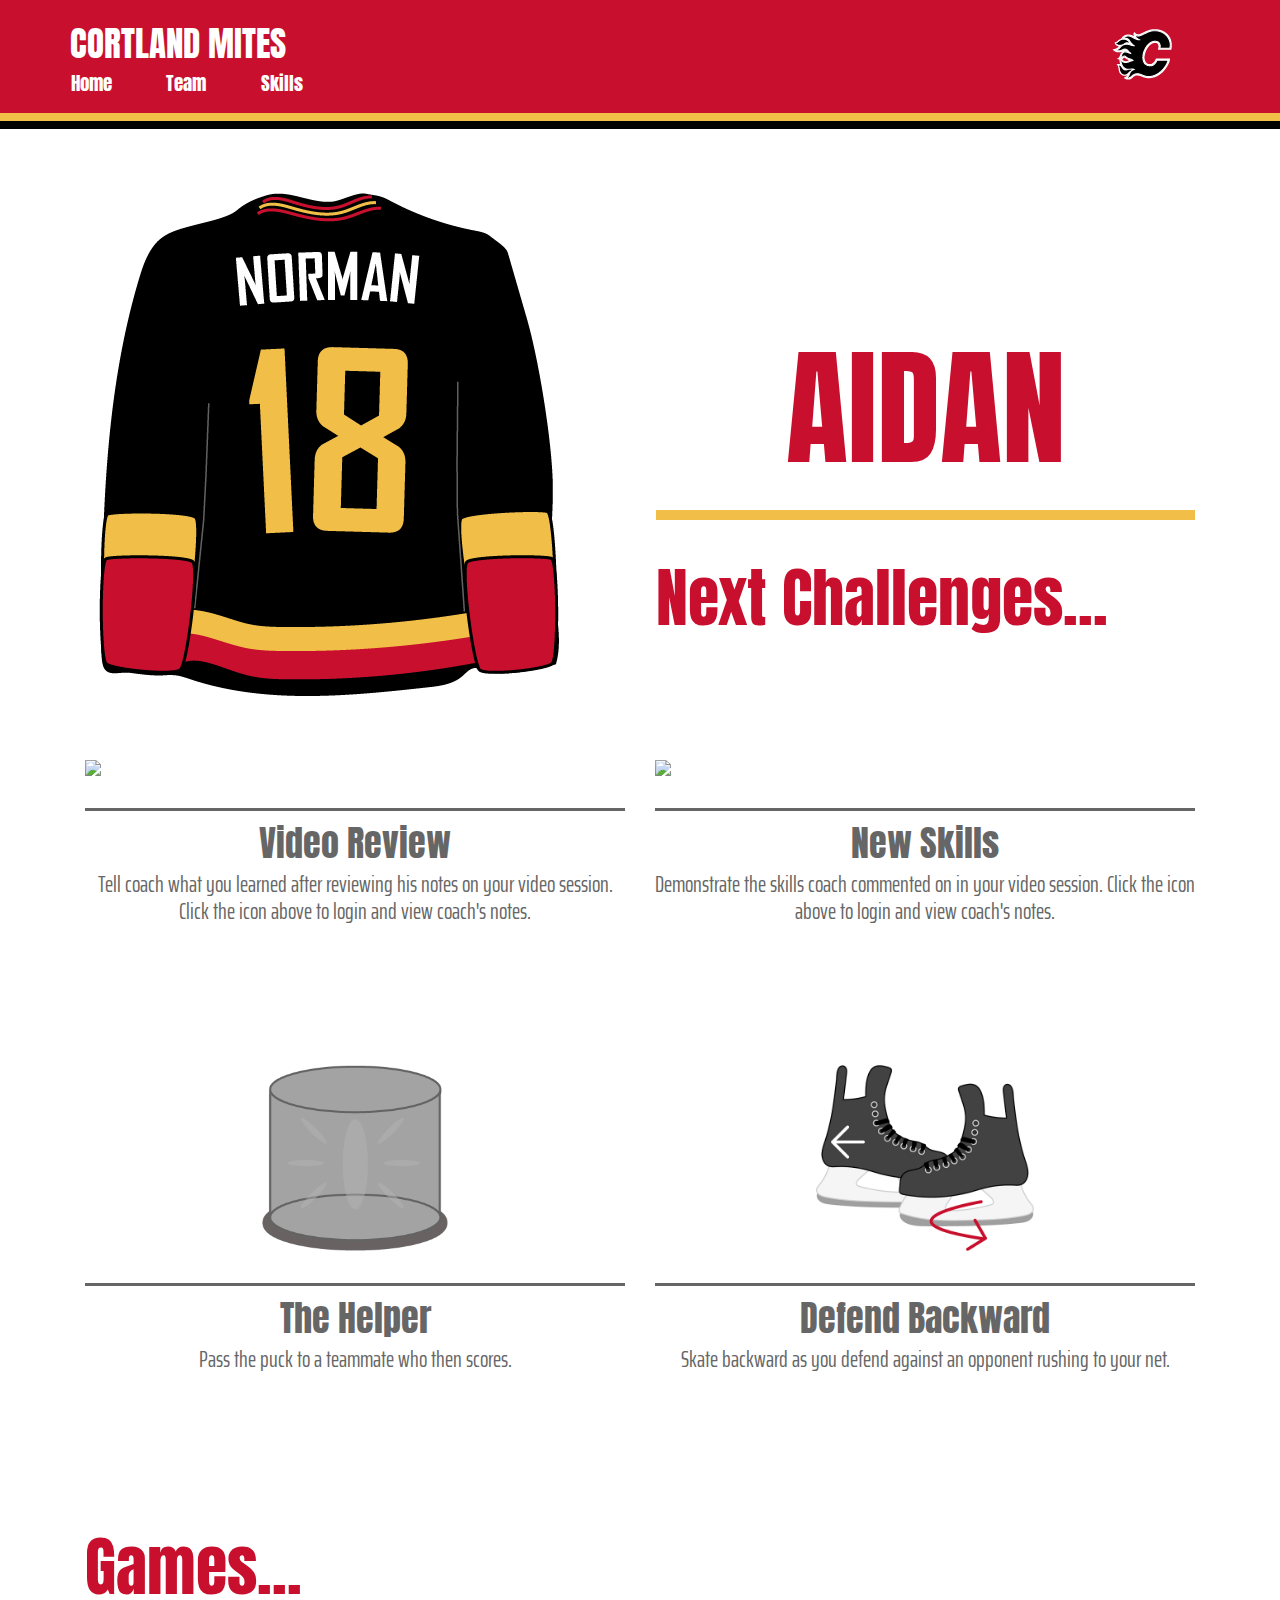
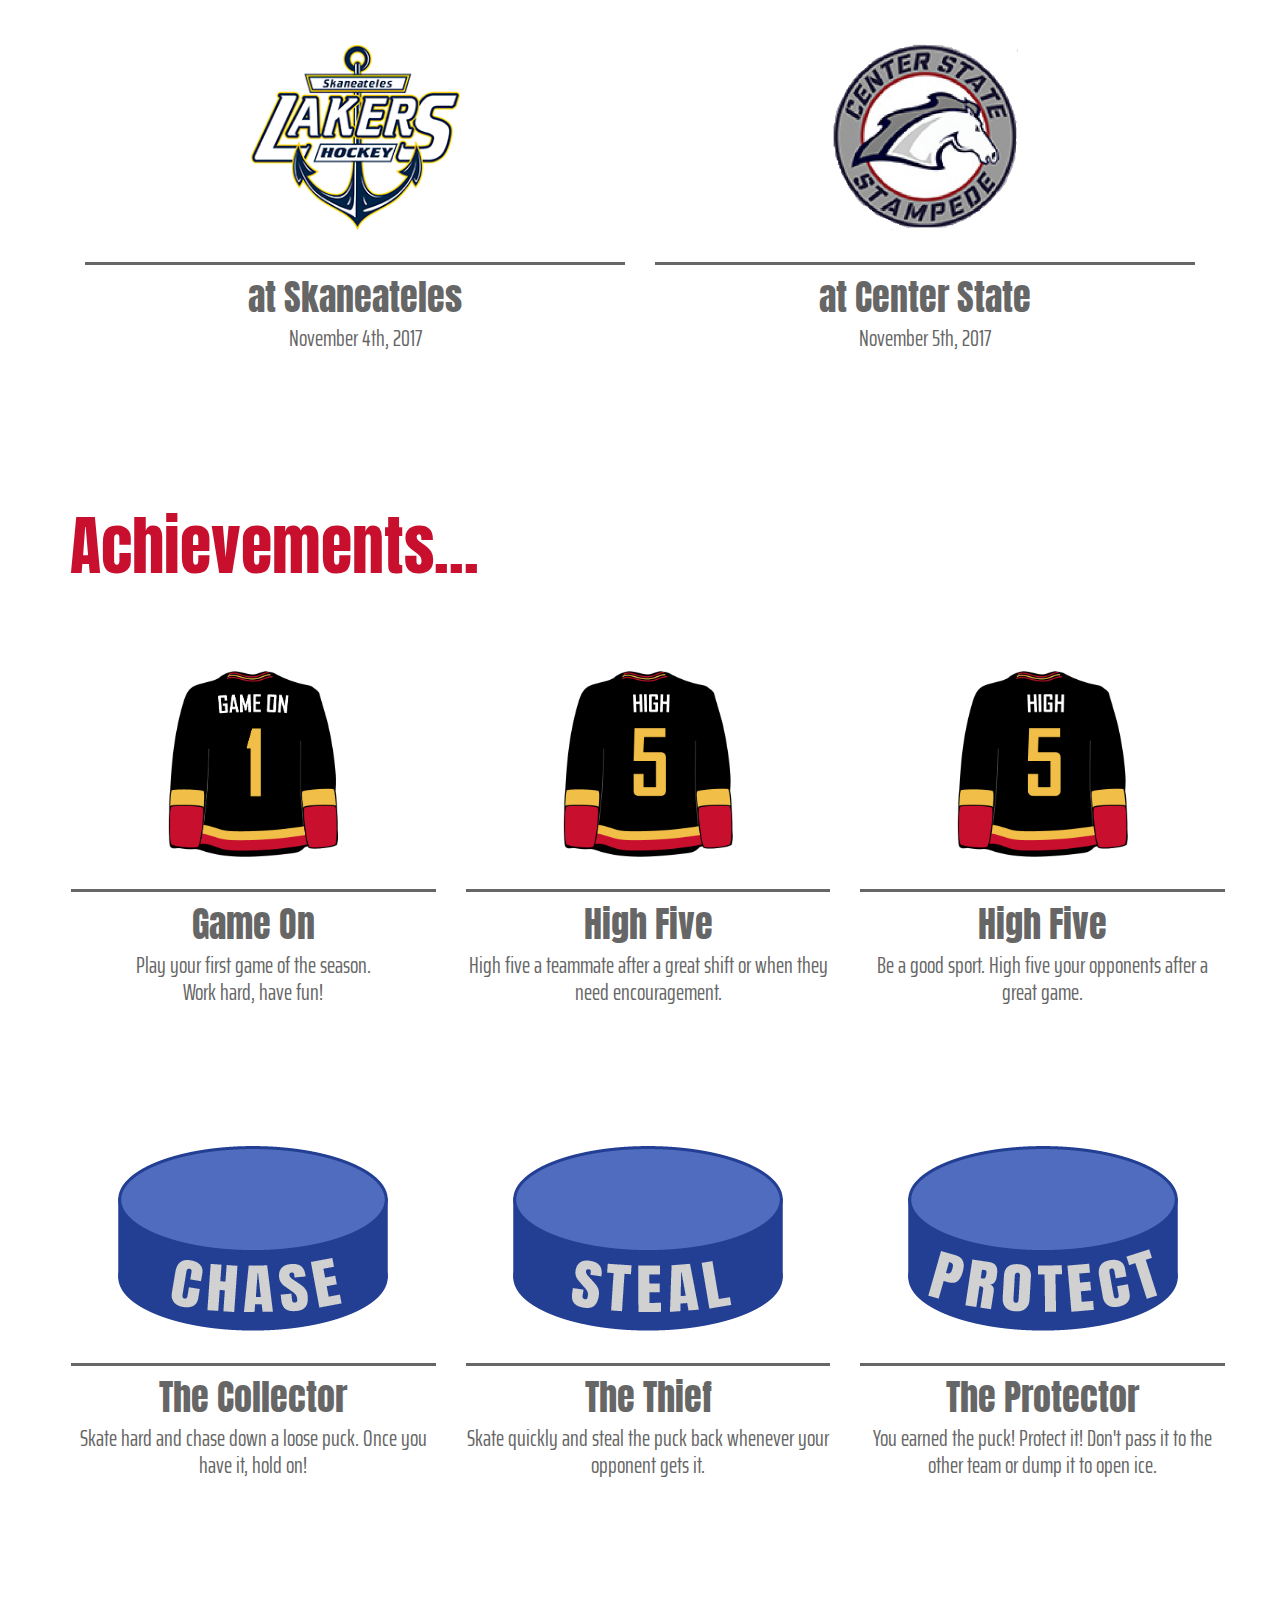
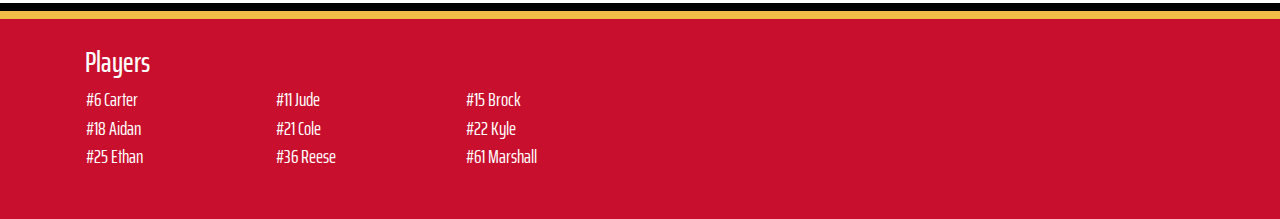
==== commit a26fae8e: "update aidan's page to include video review" ====
--- a/aidan.html
+++ b/aidan.html
@@ -6,7 +6,7 @@
     <meta http-equiv="X-UA-Compatible" content="IE=edge">
     <meta name="viewport" content="width=device-width, initial-scale=1">
 
-    <title>Cortland Mites</title>
+    <title>Aidan</title>
 
     <meta name="author" content="Patrick Toohey">
     <meta name="designer" content="Patrick Toohey">
@@ -64,6 +64,26 @@
         </div>
         <div class="row player-profile ">
             <div class="col game-challenge">
+                <a href="http://www.hudl.com/watch/playlist/UGxheWxpc3Q1OWZmYjBmNjY2NGJhMTEzZTA1MmUzOWU=">
+                <img class="img-fluid challenge-icon" src="img/video.png" />
+                <div class="challenge game-challenge">
+                    <h2 class="align-self-center">Video Review</h2>
+                    <p class="game-description">Tell coach what you learned after reviewing his notes on your video session. Click the icon above to login and view coach's notes.</p>
+                </div>
+                    </a>
+            </div>
+            <div class="col game-challenge">
+                <a href="http://www.hudl.com/watch/playlist/UGxheWxpc3Q1OWZmYjBmNjY2NGJhMTEzZTA1MmUzOWU=">
+                <img class="img-fluid challenge-icon" src="img/video.png" />
+                <div class="challenge game-challenge">
+                    <h2 class="align-self-center">New Skills</h2>
+                    <p class="game-description">Demonstrate the skills coach commented on in your video session. Click the icon above to login and view coach's notes.</p>
+                </div>
+                </a>
+            </div>
+        </div>
+        <div class="row player-profile ">
+            <div class="col game-challenge">
                 <img class="img-fluid challenge-icon" src="img/goal.png" />
                 <div class="challenge game-challenge">
                     <h2 class="align-self-center">The Helper</h2>
@@ -78,6 +98,7 @@
                 </div>
             </div>
         </div>
+
         <h5>Games...</h5>
         <div class="row games">
             <div class="col game-challenge">
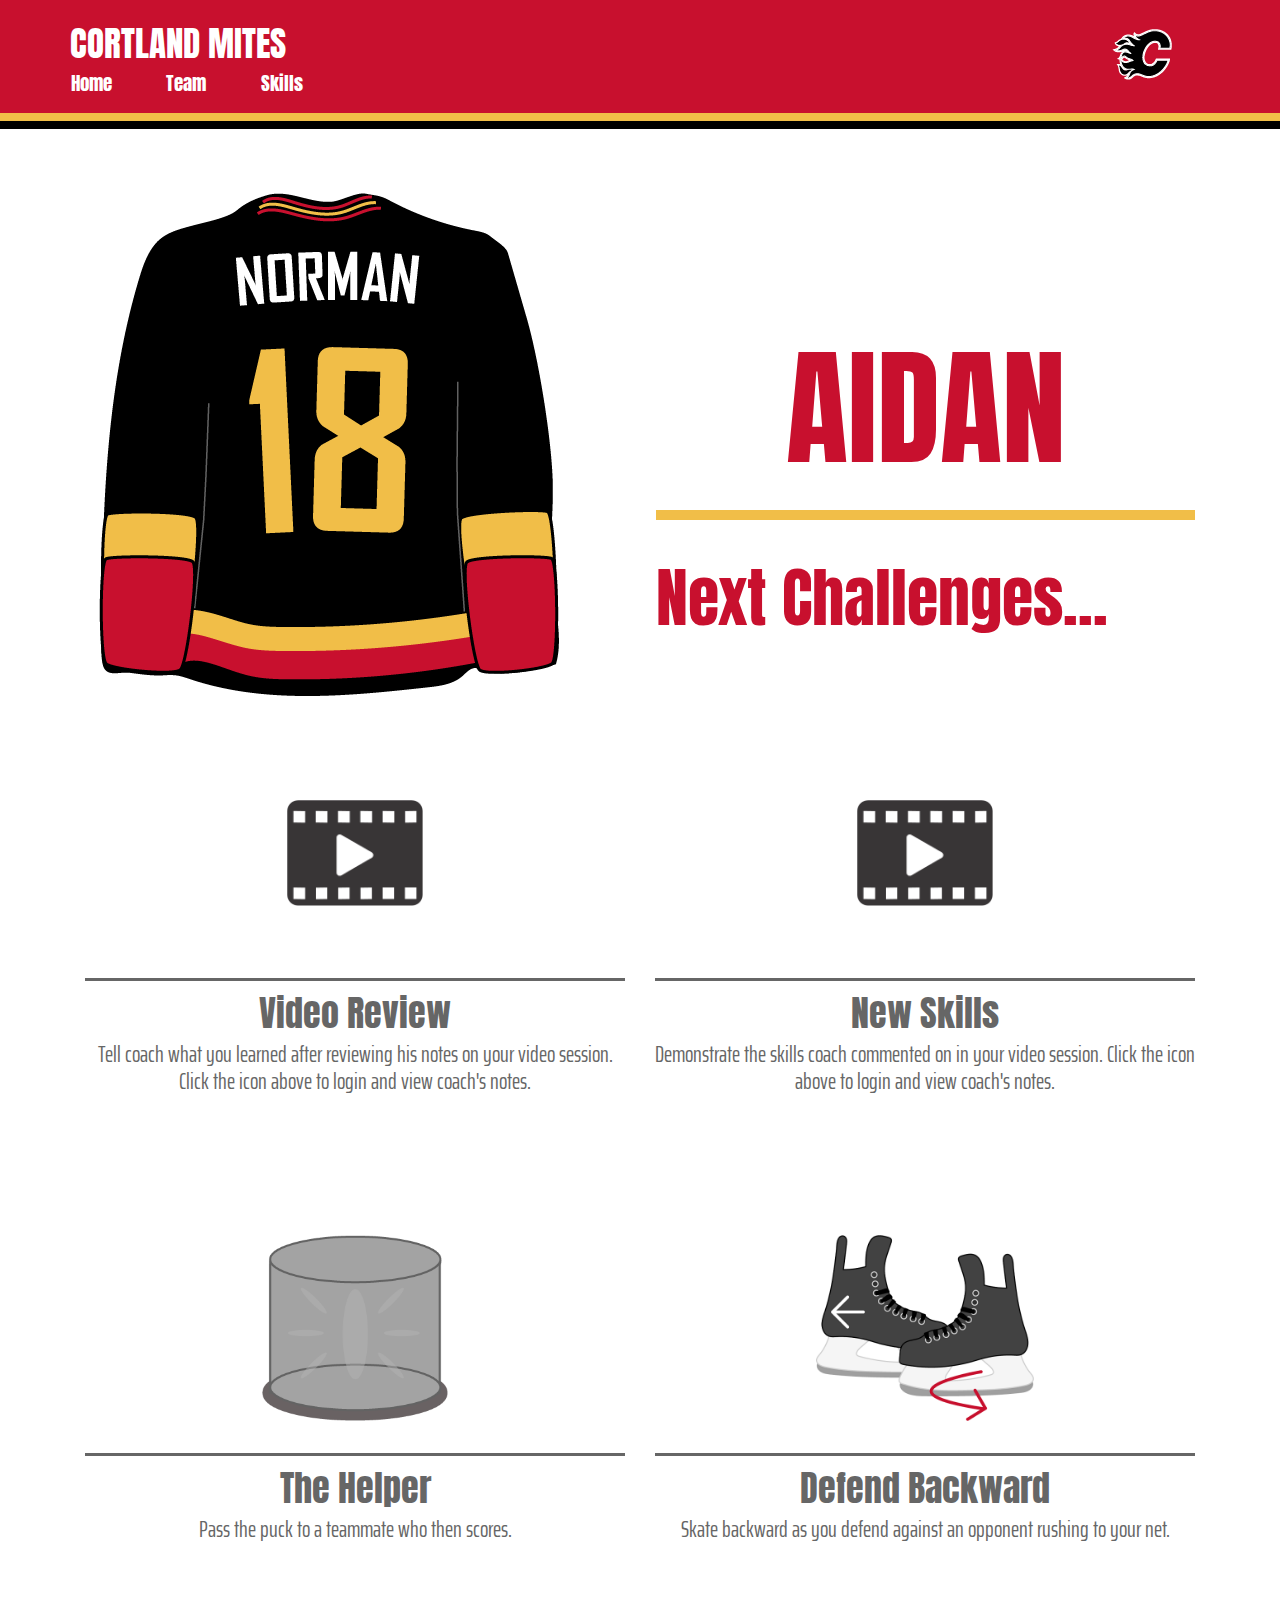
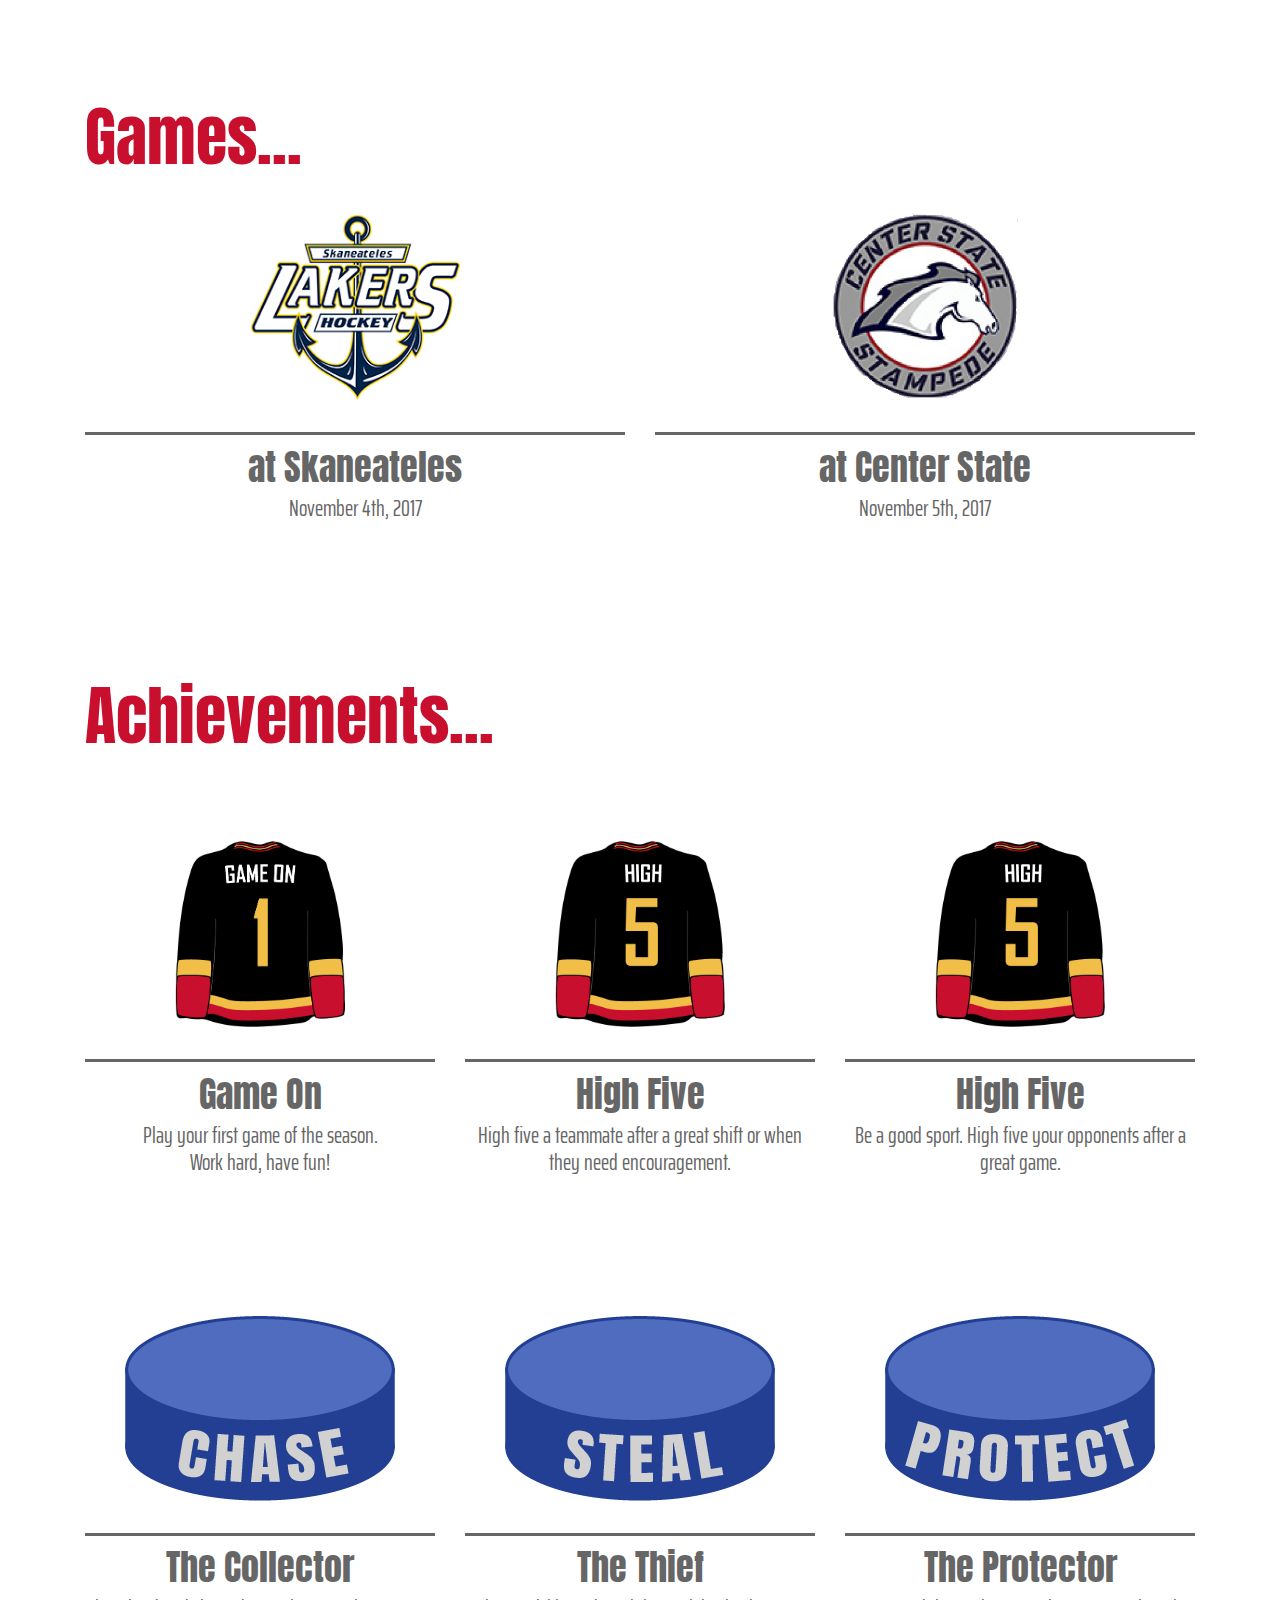
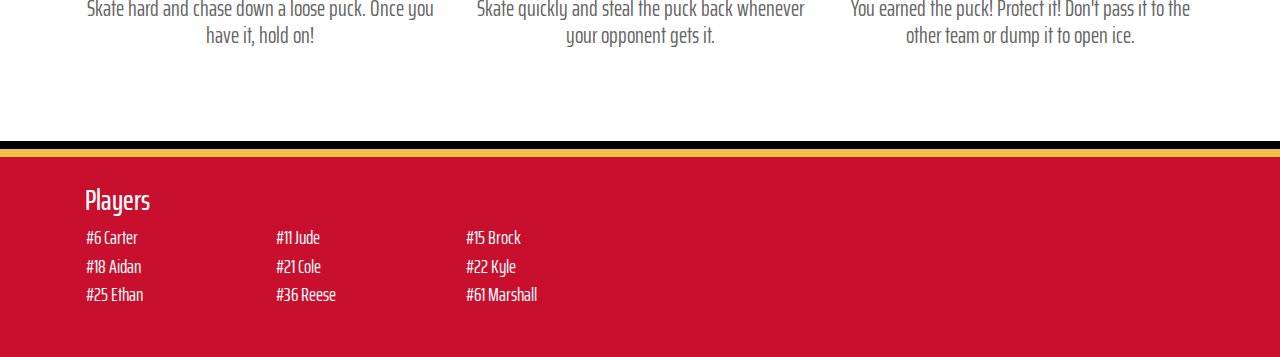
==== commit f82dd12c: "added remaining video sessions" ====
--- a/aidan.html
+++ b/aidan.html
@@ -116,56 +116,51 @@
                 </div>
             </div>
         </div>
-        <div class="row">
-            <h5>Achievements...</h5>
-            <div class="row achievements">
-                <div class="row player-profile ">
-                    <div class="col game-challenge">
-                        <img class="img-fluid challenge-icon" src="img/game-on.png" />
-                        <div class="challenge">
-                            <h2 class="align-self-center">Game On</h2>
-                            <p class="game-description">Play your first game of the season.<br>Work hard, have fun!</p>
-                        </div>
-                    </div>
-                    <div class="col game-challenge">
-                        <img class="img-fluid challenge-icon" src="img/high-five.png" />
-                        <div class="challenge game-challenge">
-                            <h2 class="align-self-center">High Five</h2>
-                            <p class="game-description">High five a teammate after a great shift or when they need encouragement.</p>
-                        </div>
-                    </div>
-                    <div class="col game-challenge">
-                        <img class="img-fluid challenge-icon" src="img/high-five.png" />
-                        <div class="challenge game-challenge">
-                            <h2 class="align-self-center">High Five</h2>
-                            <p class="game-description">Be a good sport. High five your opponents after a great game.</p>
-                        </div>
-                    </div>
-                </div>
-                <div class="row player-profile">
-                    <div class="col game-challenge">
-                        <img class="img-fluid challenge-icon" src="img/chase-complete.png" />
-                        <div class="challenge game-challenge">
-                            <h2 class="align-self-center">The Collector</h2>
-                            <p class="game-description">Skate hard and chase down a loose puck. Once you have it, hold on!</p>
-                        </div>
-                    </div>
-                    <div class="col game-challenge">
-                        <img class="img-fluid challenge-icon" src="img/steal-complete.png" />
-                        <div class="challenge game-challenge">
-                            <h2 class="align-self-center">The Thief</h2>
-                            <p class="game-description">Skate quickly and steal the puck back whenever your opponent gets it.</p>
-                        </div>
-                    </div>
-                    <div class="col game-challenge">
-                        <img class="img-fluid challenge-icon" src="img/protect-complete.png" />
-                        <div class="challenge game-challenge">
-                            <h2 class="align-self-center">The Protector</h2>
-                            <p class="game-description">You earned the puck! Protect it! Don't pass it to the other team or dump it to open ice.</p>
-                        </div>
-                    </div>
-                </div>
-
+        <h5>Achievements...</h5>
+        <div class="row player-profile ">
+            <div class="col game-challenge">
+                <img class="img-fluid challenge-icon" src="img/game-on.png" />
+                <div class="challenge">
+                    <h2 class="align-self-center">Game On</h2>
+                    <p class="game-description">Play your first game of the season.<br>Work hard, have fun!</p>
+                </div>
+            </div>
+            <div class="col game-challenge">
+                <img class="img-fluid challenge-icon" src="img/high-five.png" />
+                <div class="challenge game-challenge">
+                    <h2 class="align-self-center">High Five</h2>
+                    <p class="game-description">High five a teammate after a great shift or when they need encouragement.</p>
+                </div>
+            </div>
+            <div class="col game-challenge">
+                <img class="img-fluid challenge-icon" src="img/high-five.png" />
+                <div class="challenge game-challenge">
+                    <h2 class="align-self-center">High Five</h2>
+                    <p class="game-description">Be a good sport. High five your opponents after a great game.</p>
+                </div>
+            </div>
+        </div>
+        <div class="row player-profile">
+            <div class="col game-challenge">
+                <img class="img-fluid challenge-icon" src="img/chase-complete.png" />
+                <div class="challenge game-challenge">
+                    <h2 class="align-self-center">The Collector</h2>
+                    <p class="game-description">Skate hard and chase down a loose puck. Once you have it, hold on!</p>
+                </div>
+            </div>
+            <div class="col game-challenge">
+                <img class="img-fluid challenge-icon" src="img/steal-complete.png" />
+                <div class="challenge game-challenge">
+                    <h2 class="align-self-center">The Thief</h2>
+                    <p class="game-description">Skate quickly and steal the puck back whenever your opponent gets it.</p>
+                </div>
+            </div>
+            <div class="col game-challenge">
+                <img class="img-fluid challenge-icon" src="img/protect-complete.png" />
+                <div class="challenge game-challenge">
+                    <h2 class="align-self-center">The Protector</h2>
+                    <p class="game-description">You earned the puck! Protect it! Don't pass it to the other team or dump it to open ice.</p>
+                </div>
             </div>
         </div>
     </div>
